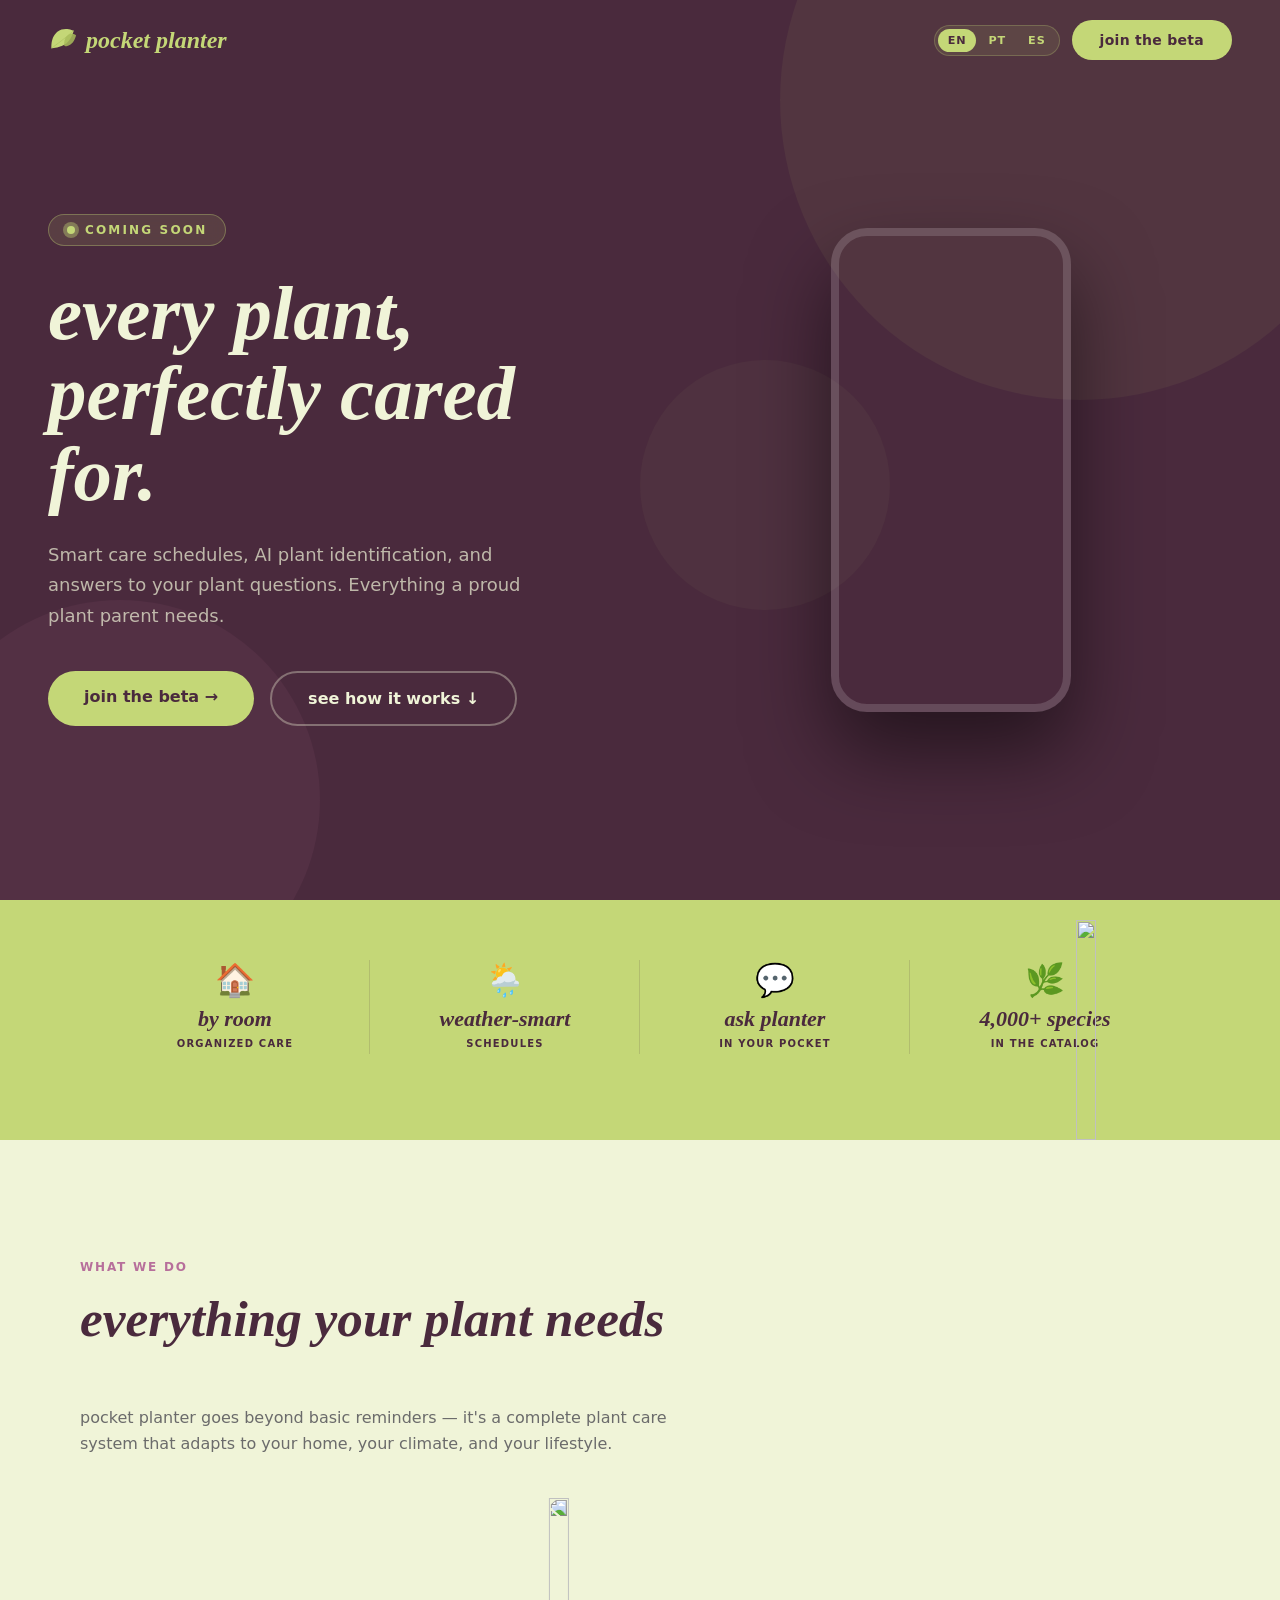
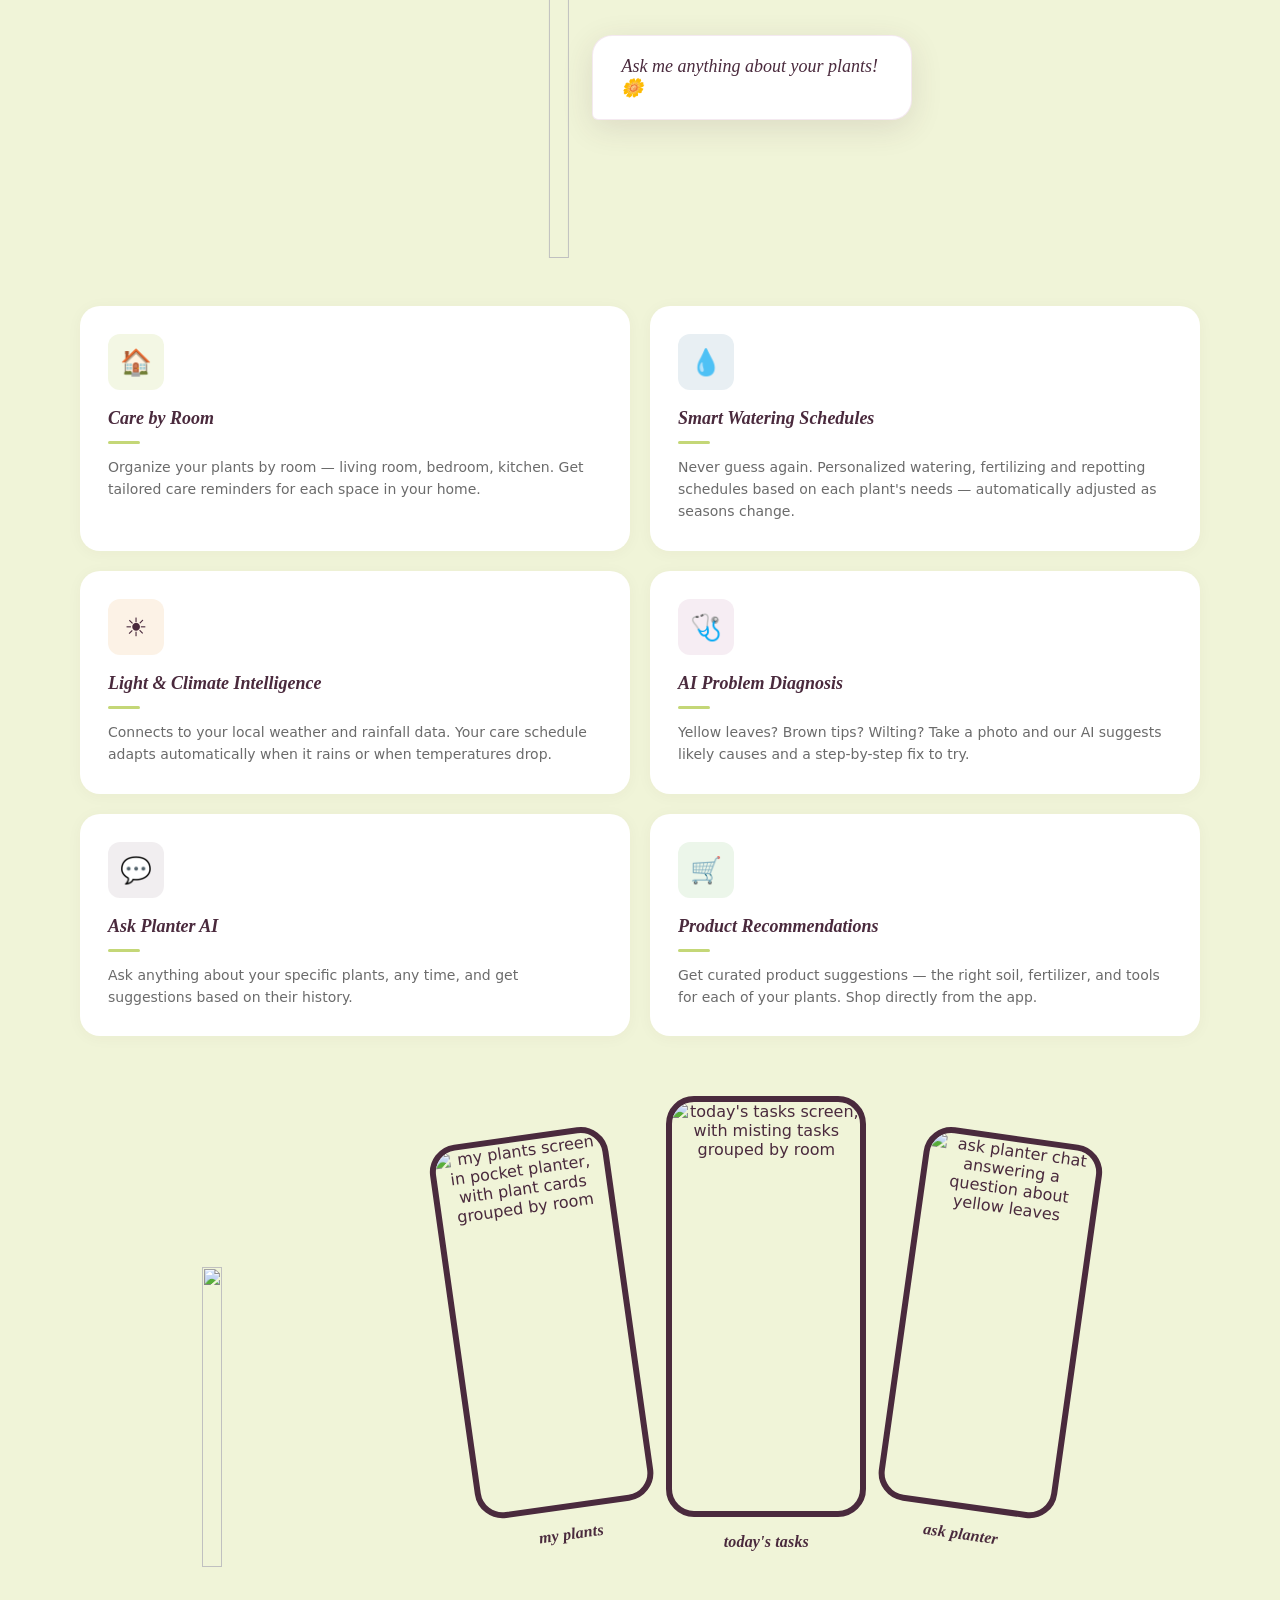
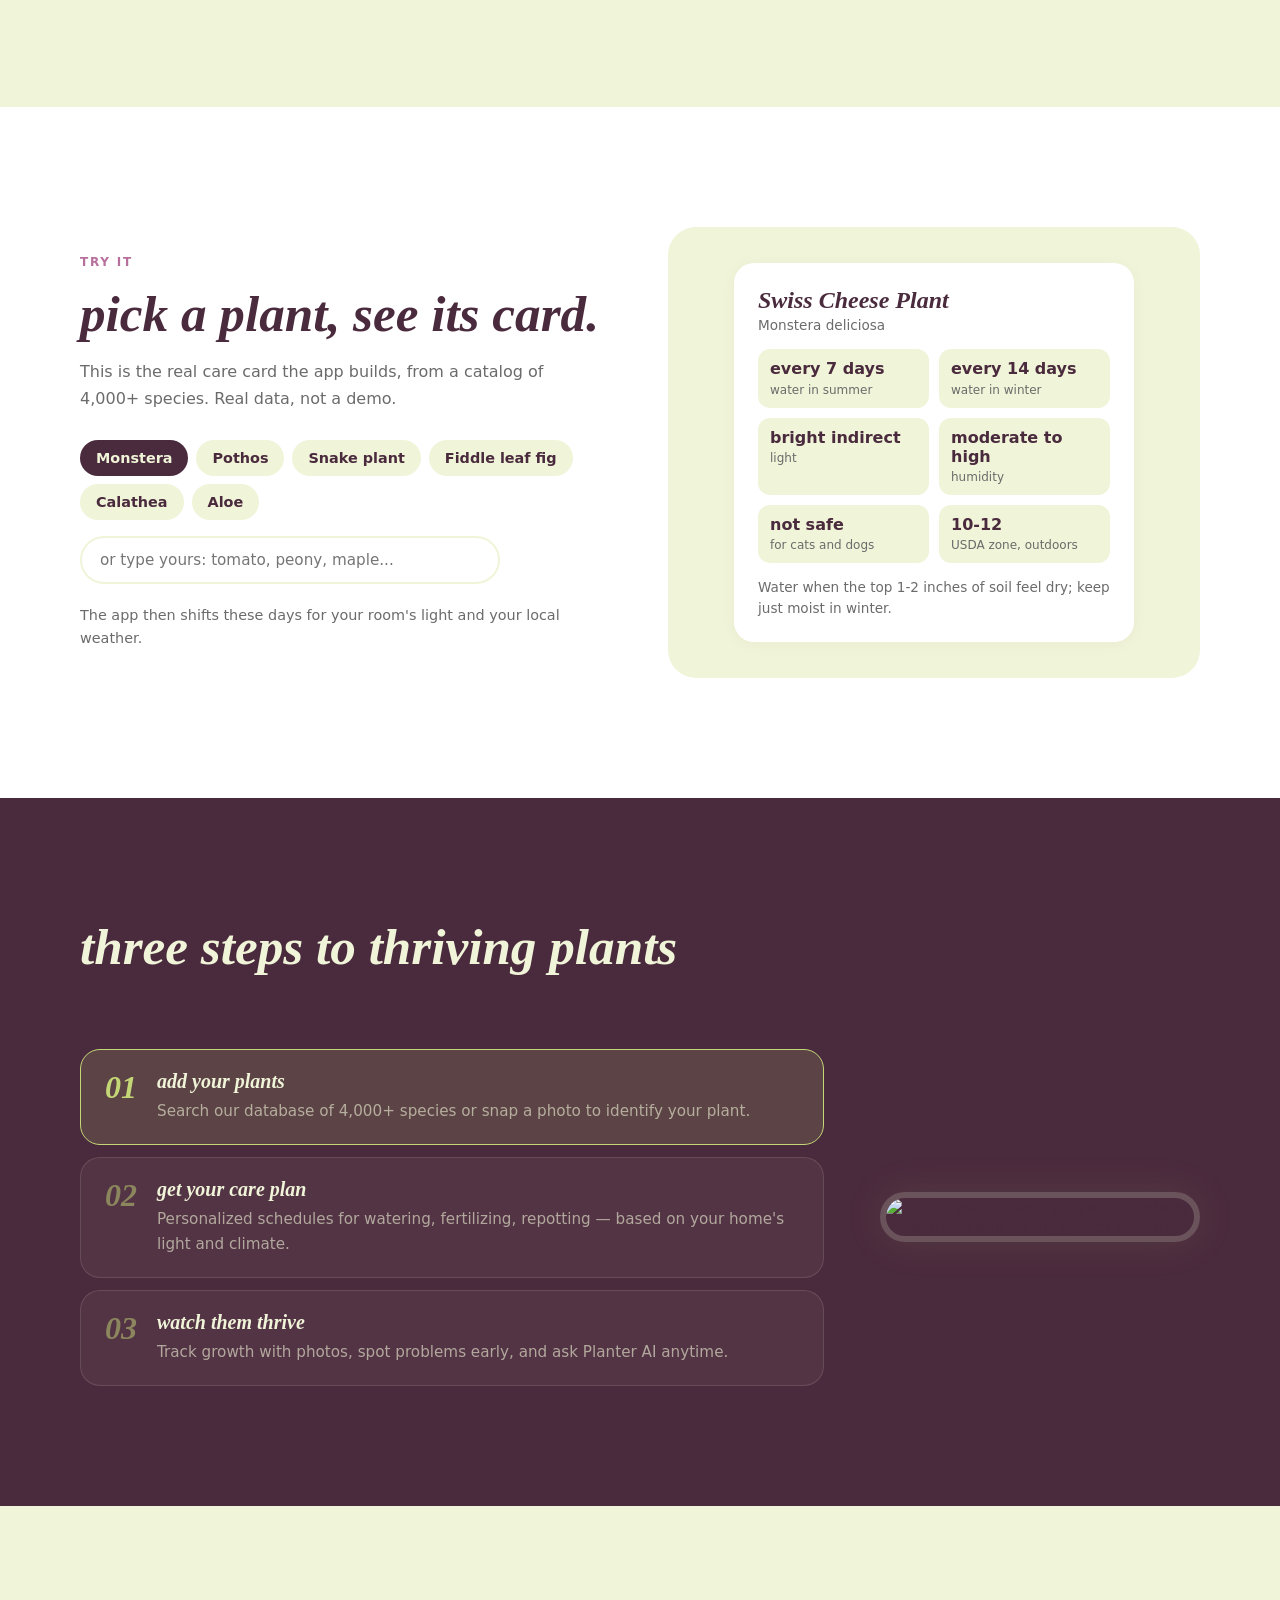
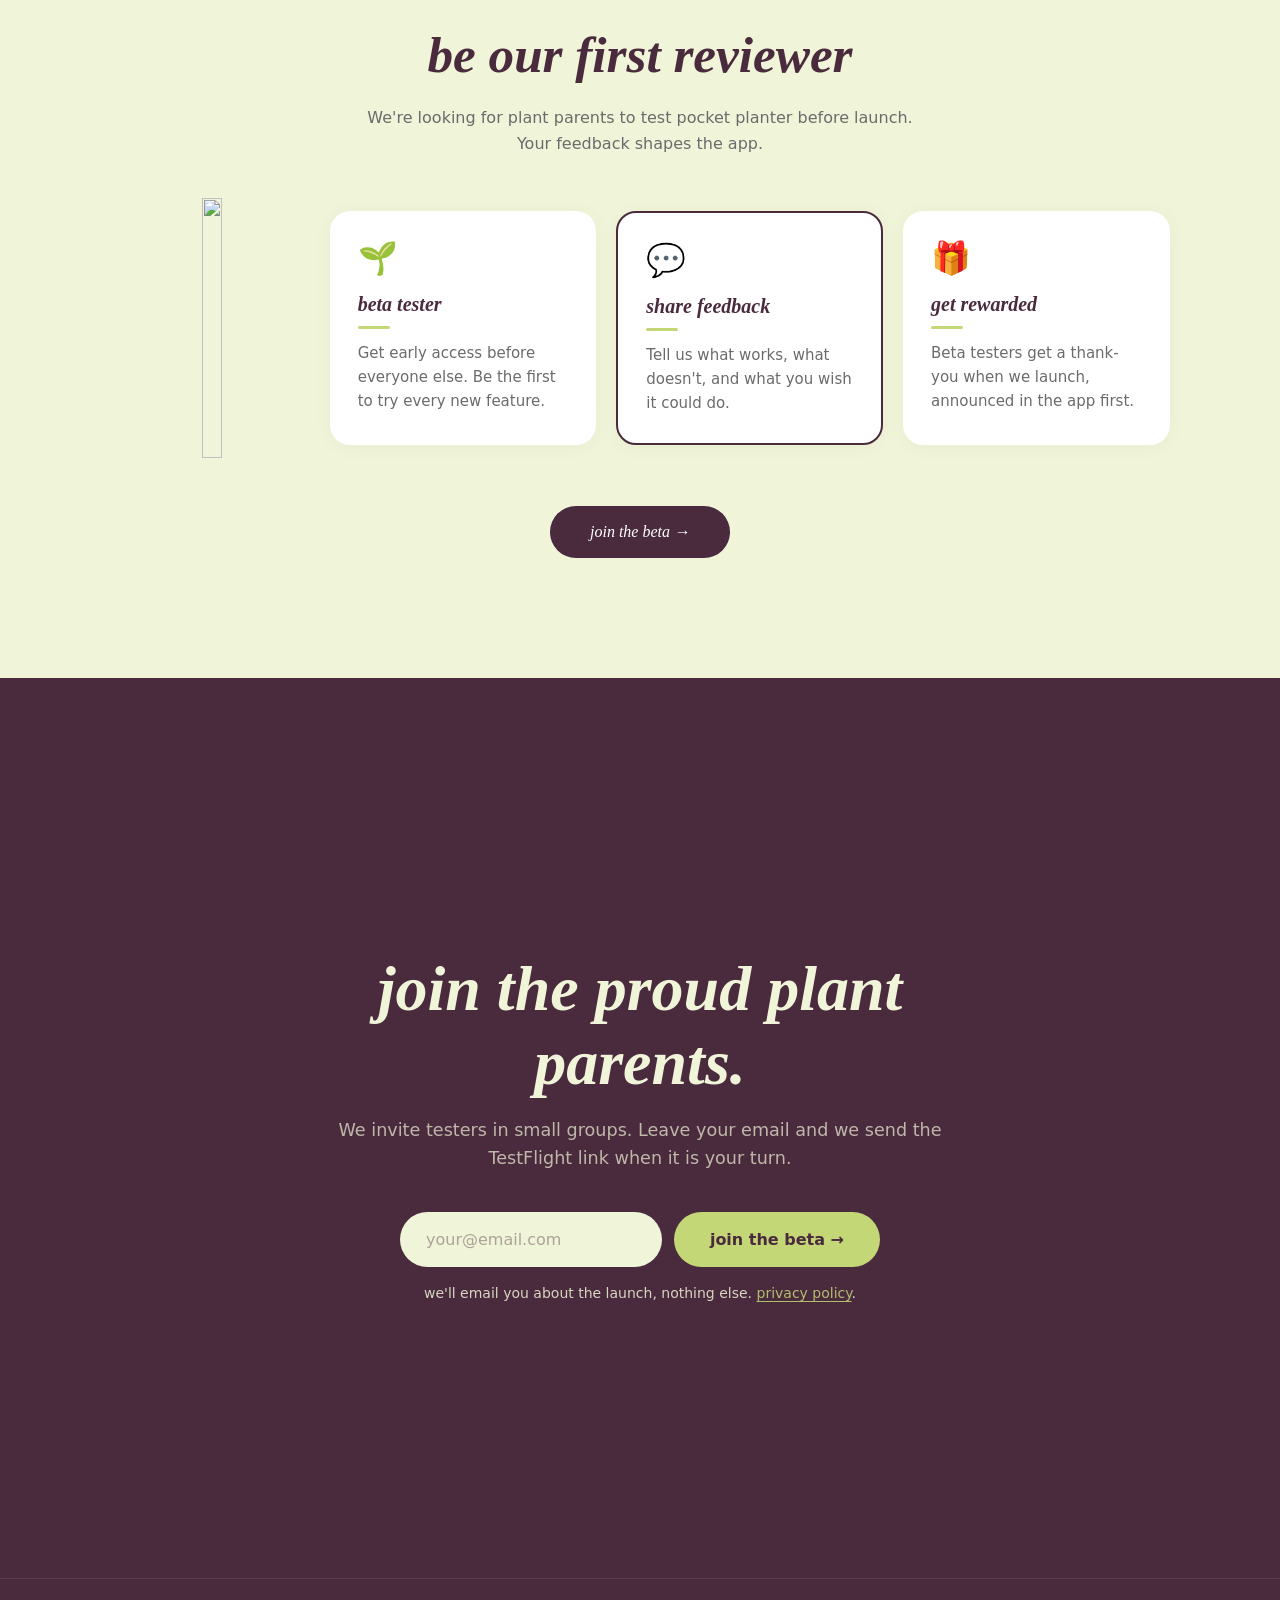
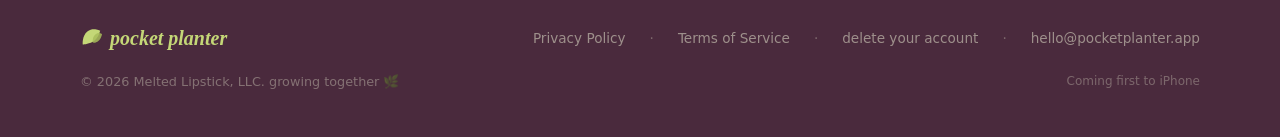
==== index.html @ 59301069 "Name Melted Lipstick, LLC as the operator in legal pages and footer Co-Authored-By: Claude Opus 5.5 " ====
<!DOCTYPE html>
<html lang="en">
<head>
  <meta charset="UTF-8">
  <meta name="viewport" content="width=device-width, initial-scale=1.0">
  <title>pocket planter — every plant, perfectly cared for.</title>
  <meta name="description" content="plant care built around your rooms and your weather. identify, diagnose and care for every plant, with a catalog of 4,000+ species.">
  <meta name="version" content="2.4.0">
  <link rel="icon" type="image/svg+xml" href="favicon.svg">
  <link rel="canonical" href="https://pocketplanter.app/">
  <meta property="og:type" content="website">
  <meta property="og:site_name" content="pocket planter">
  <meta property="og:title" content="pocket planter: every plant, perfectly cared for.">
  <meta property="og:description" content="Identify any plant from a photo, get a care plan built around your rooms and your weather, and do today's list. iPhone, in beta.">
  <meta property="og:url" content="https://pocketplanter.app/">
  <meta property="og:image" content="https://pocketplanter.app/og.png">
  <meta property="og:image:width" content="1200">
  <meta property="og:image:height" content="630">
  <meta name="twitter:card" content="summary_large_image">
  <meta name="twitter:title" content="pocket planter: every plant, perfectly cared for.">
  <meta name="twitter:description" content="Identify any plant from a photo, get a care plan built around your rooms and your weather, and do today's list. iPhone, in beta.">
  <meta name="twitter:image" content="https://pocketplanter.app/og.png">
  <link rel="preload" href="fonts/PlayfairDisplay-italic-latin.woff2" as="font" type="font/woff2" crossorigin>
  <link rel="preload" href="fonts/DMSans-normal-latin.woff2" as="font" type="font/woff2" crossorigin>
  <style>
    @font-face { font-family: 'DM Sans'; font-style: italic; font-weight: 300 700; font-display: swap; src: url('fonts/DMSans-italic-latin-ext.woff2') format('woff2'); unicode-range: U+0100-02BA, U+02BD-02C5, U+02C7-02CC, U+02CE-02D7, U+02DD-02FF, U+0304, U+0308, U+0329, U+1D00-1DBF, U+1E00-1E9F, U+1EF2-1EFF, U+2020, U+20A0-20AB, U+20AD-20C4, U+2113, U+2C60-2C7F, U+A720-A7FF; }
    @font-face { font-family: 'DM Sans'; font-style: italic; font-weight: 300 700; font-display: swap; src: url('fonts/DMSans-italic-latin.woff2') format('woff2'); unicode-range: U+0000-00FF, U+0131, U+0152-0153, U+02BB-02BC, U+02C6, U+02DA, U+02DC, U+0304, U+0308, U+0329, U+2000-206F, U+20AC, U+2122, U+2191, U+2193, U+2212, U+2215, U+FEFF, U+FFFD; }
    @font-face { font-family: 'DM Sans'; font-style: normal; font-weight: 300 700; font-display: swap; src: url('fonts/DMSans-normal-latin-ext.woff2') format('woff2'); unicode-range: U+0100-02BA, U+02BD-02C5, U+02C7-02CC, U+02CE-02D7, U+02DD-02FF, U+0304, U+0308, U+0329, U+1D00-1DBF, U+1E00-1E9F, U+1EF2-1EFF, U+2020, U+20A0-20AB, U+20AD-20C4, U+2113, U+2C60-2C7F, U+A720-A7FF; }
    @font-face { font-family: 'DM Sans'; font-style: normal; font-weight: 300 700; font-display: swap; src: url('fonts/DMSans-normal-latin.woff2') format('woff2'); unicode-range: U+0000-00FF, U+0131, U+0152-0153, U+02BB-02BC, U+02C6, U+02DA, U+02DC, U+0304, U+0308, U+0329, U+2000-206F, U+20AC, U+2122, U+2191, U+2193, U+2212, U+2215, U+FEFF, U+FFFD; }
    @font-face { font-family: 'Playfair Display'; font-style: italic; font-weight: 400 900; font-display: swap; src: url('fonts/PlayfairDisplay-italic-latin-ext.woff2') format('woff2'); unicode-range: U+0100-02BA, U+02BD-02C5, U+02C7-02CC, U+02CE-02D7, U+02DD-02FF, U+0304, U+0308, U+0329, U+1D00-1DBF, U+1E00-1E9F, U+1EF2-1EFF, U+2020, U+20A0-20AB, U+20AD-20C4, U+2113, U+2C60-2C7F, U+A720-A7FF; }
    @font-face { font-family: 'Playfair Display'; font-style: italic; font-weight: 400 900; font-display: swap; src: url('fonts/PlayfairDisplay-italic-latin.woff2') format('woff2'); unicode-range: U+0000-00FF, U+0131, U+0152-0153, U+02BB-02BC, U+02C6, U+02DA, U+02DC, U+0304, U+0308, U+0329, U+2000-206F, U+20AC, U+2122, U+2191, U+2193, U+2212, U+2215, U+FEFF, U+FFFD; }
    @font-face { font-family: 'Playfair Display'; font-style: normal; font-weight: 400 900; font-display: swap; src: url('fonts/PlayfairDisplay-normal-latin-ext.woff2') format('woff2'); unicode-range: U+0100-02BA, U+02BD-02C5, U+02C7-02CC, U+02CE-02D7, U+02DD-02FF, U+0304, U+0308, U+0329, U+1D00-1DBF, U+1E00-1E9F, U+1EF2-1EFF, U+2020, U+20A0-20AB, U+20AD-20C4, U+2113, U+2C60-2C7F, U+A720-A7FF; }
    @font-face { font-family: 'Playfair Display'; font-style: normal; font-weight: 400 900; font-display: swap; src: url('fonts/PlayfairDisplay-normal-latin.woff2') format('woff2'); unicode-range: U+0000-00FF, U+0131, U+0152-0153, U+02BB-02BC, U+02C6, U+02DA, U+02DC, U+0304, U+0308, U+0329, U+2000-206F, U+20AC, U+2122, U+2191, U+2193, U+2212, U+2215, U+FEFF, U+FFFD; }
  </style>
  <style>
    *, *::before, *::after { margin: 0; padding: 0; box-sizing: border-box; }
    img { max-width: 100%; height: auto; }

    :root {
      --lime: #c4d777;
      --plum: #4a2a3d;
      --plum-accent: #b76f9b;
      --light-plum: #d498b8;
      --cream: #f0f4d8;
      --white: #ffffff;
      --font-heading: 'Playfair Display', Georgia, serif;
      --font-body: 'DM Sans', system-ui, sans-serif;
    }

    html { scroll-behavior: smooth; }

    body {
      font-family: var(--font-body);
      color: var(--plum);
      overflow-x: hidden;
      -webkit-font-smoothing: antialiased;
    }

    /* ---- REVEAL ANIMATIONS ---- */
    .reveal {
      opacity: 0;
      transform: translateY(40px);
      transition: opacity 0.8s cubic-bezier(.16,1,.3,1), transform 0.8s cubic-bezier(.16,1,.3,1);
    }
    .reveal.visible {
      opacity: 1;
      transform: translateY(0);
    }
    .reveal-scale {
      opacity: 0;
      transform: scale(0.92);
      transition: opacity 0.8s cubic-bezier(.16,1,.3,1), transform 0.8s cubic-bezier(.16,1,.3,1);
    }
    .reveal-scale.visible {
      opacity: 1;
      transform: scale(1);
    }
    .reveal-left {
      opacity: 0;
      transform: translateX(-60px);
      transition: opacity 0.8s cubic-bezier(.16,1,.3,1), transform 0.8s cubic-bezier(.16,1,.3,1);
    }
    .reveal-left.visible {
      opacity: 1;
      transform: translateX(0);
    }
    .reveal-right {
      opacity: 0;
      transform: translateX(60px);
      transition: opacity 0.8s cubic-bezier(.16,1,.3,1), transform 0.8s cubic-bezier(.16,1,.3,1);
    }
    .reveal-right.visible {
      opacity: 1;
      transform: translateX(0);
    }

    /* ---- FOCUS, SKIP LINK, REDUCED MOTION ---- */
    :focus-visible { outline: 3px solid var(--plum-accent); outline-offset: 3px; }
    .skip-link { position: absolute; left: 16px; top: -60px; z-index: 2000; background: var(--lime); color: var(--plum); padding: 10px 18px; border-radius: 100px; font-weight: 600; text-decoration: none; transition: top 0.2s; }
    .skip-link:focus { top: 16px; }
    @media (prefers-reduced-motion: reduce) {
      .reveal, .reveal-scale, .reveal-left, .reveal-right { opacity: 1 !important; transform: none !important; transition: none !important; }
      .float-anim, .hero-circle { animation: none !important; }
      html { scroll-behavior: auto; }
    }

    /* ---- NAV ---- */
    .nav {
      position: fixed;
      top: 0;
      left: 0;
      right: 0;
      z-index: 1000;
      padding: 20px 48px;
      display: flex;
      align-items: center;
      justify-content: space-between;
      transition: background 0.4s, box-shadow 0.4s, padding 0.4s;
    }
    .nav.scrolled {
      background: var(--cream);
      box-shadow: 0 2px 24px rgba(74,42,61,0.10);
      padding: 14px 48px;
    }
    .nav-logo {
      font-family: var(--font-heading);
      font-style: italic;
      font-weight: 600;
      font-size: 1.5rem;
      color: var(--lime);
      text-decoration: none;
      transition: color 0.4s;
      display: inline-flex;
      align-items: center;
      gap: 10px;
    }
    .nav-logo-leaf {
      width: 28px;
      height: 28px;
      flex-shrink: 0;
    }
    .nav-logo-leaf .leaf-primary { fill: var(--lime); transition: fill 0.4s; }
    .nav-logo-leaf .leaf-secondary { fill: #a8bc5a; opacity: 0.85; transition: fill 0.4s; }
    .nav-logo-leaf .leaf-vein { stroke: #a8bc5a; opacity: 0.6; transition: stroke 0.4s; }
    .nav-logo-leaf { transition: transform 0.4s cubic-bezier(.16,1,.3,1); transform-origin: 20% 80%; }
    .nav-logo:hover .nav-logo-leaf { transform: rotate(-10deg); }
    .nav.scrolled .nav-logo { color: var(--plum); }
    .nav.scrolled .nav-logo-leaf .leaf-primary { fill: #7a8f3e; }
    .nav.scrolled .nav-logo-leaf .leaf-secondary { fill: #5e6f30; }
    .nav.scrolled .nav-logo-leaf .leaf-vein { stroke: #5e6f30; }
    .nav-cta {
      font-family: var(--font-body);
      font-weight: 600;
      font-size: 0.875rem;
      padding: 12px 28px;
      border-radius: 100px;
      background: var(--lime);
      color: var(--plum);
      text-decoration: none;
      border: none;
      cursor: pointer;
      transition: transform 0.3s, box-shadow 0.3s;
      letter-spacing: 0.02em;
    }
    .nav-cta:hover {
      transform: translateY(-2px);
      box-shadow: 0 6px 20px rgba(196,215,119,0.4);
    }
    .lang-switcher {
      display: inline-flex;
      align-items: center;
      gap: 2px;
      margin-right: 12px;
      background: rgba(196,215,119,0.1);
      border: 1px solid rgba(196,215,119,0.25);
      border-radius: 100px;
      padding: 3px;
    }
    .nav.scrolled .lang-switcher {
      background: rgba(74,42,61,0.06);
      border-color: rgba(74,42,61,0.15);
    }
    .lang-btn {
      font-family: var(--font-body);
      font-size: 0.7rem;
      font-weight: 600;
      letter-spacing: 0.08em;
      text-transform: uppercase;
      padding: 5px 10px;
      border-radius: 100px;
      background: transparent;
      color: var(--lime);
      border: none;
      cursor: pointer;
      transition: background 0.3s, color 0.3s;
    }
    .lang-btn:hover:not(.active) { background: rgba(196,215,119,0.25); }
    .nav.scrolled .lang-btn { color: var(--plum); opacity: 0.6; }
    .nav.scrolled .lang-btn:hover:not(.active) { background: rgba(74,42,61,0.12); opacity: 1; }
    .lang-btn.active {
      background: var(--lime);
      color: var(--plum);
    }
    .nav.scrolled .lang-btn.active {
      background: var(--plum);
      color: var(--cream);
      opacity: 1;
    }
    .nav-right {
      display: flex;
      align-items: center;
    }
    .hamburger {
      display: none;
      flex-direction: column;
      gap: 5px;
      cursor: pointer;
      background: none;
      border: none;
      padding: 4px;
    }
    .hamburger span {
      display: block;
      width: 24px;
      height: 2px;
      background: var(--lime);
      border-radius: 2px;
      transition: background 0.4s, transform 0.3s;
    }
    .nav.scrolled .hamburger span { background: var(--plum); }
    .mobile-menu {
      display: none;
      position: fixed;
      top: 0; left: 0; right: 0; bottom: 0;
      background: var(--plum);
      z-index: 999;
      flex-direction: column;
      align-items: center;
      justify-content: center;
      gap: 32px;
    }
    .mobile-menu.open { display: flex; }
    .mobile-menu a {
      font-family: var(--font-heading);
      font-style: italic;
      font-size: 2rem;
      color: var(--cream);
      text-decoration: none;
    }
    .mobile-menu .close-btn {
      position: absolute;
      top: 24px; right: 32px;
      font-size: 2rem;
      color: var(--cream);
      background: none;
      border: none;
      cursor: pointer;
    }

    /* ---- HERO ---- */
    .hero {
      min-height: 100vh;
      background: var(--plum);
      position: relative;
      display: flex;
      align-items: center;
      padding: 120px 48px 80px;
      overflow: hidden;
    }
    .hero-circle {
      position: absolute;
      border-radius: 50%;
      pointer-events: none;
    }
    .hero-circle-1 {
      width: 600px; height: 600px;
      background: var(--lime);
      opacity: 0.06;
      top: -200px; right: -100px;
    }
    .hero-circle-2 {
      width: 400px; height: 400px;
      background: var(--plum-accent);
      opacity: 0.08;
      bottom: -100px; left: -80px;
    }
    .hero-circle-3 {
      width: 250px; height: 250px;
      background: var(--lime);
      opacity: 0.04;
      top: 40%; left: 50%;
    }
    .hero-inner {
      max-width: 1280px;
      margin: 0 auto;
      width: 100%;
      display: grid;
      grid-template-columns: 1fr 1fr;
      gap: 60px;
      align-items: center;
      position: relative;
      z-index: 1;
    }
    .hero-content { max-width: 600px; }
    .coming-soon-badge {
      display: inline-flex;
      align-items: center;
      gap: 10px;
      background: rgba(196,215,119,0.12);
      border: 1px solid rgba(196,215,119,0.35);
      color: var(--lime);
      font-family: var(--font-body);
      font-size: 0.75rem;
      font-weight: 600;
      text-transform: uppercase;
      letter-spacing: 0.18em;
      padding: 8px 18px;
      border-radius: 100px;
      margin-bottom: 28px;
      backdrop-filter: blur(6px);
    }
    .coming-soon-badge .pulse-dot {
      width: 8px;
      height: 8px;
      border-radius: 50%;
      background: var(--lime);
      position: relative;
      flex-shrink: 0;
    }
    .coming-soon-badge .pulse-dot::after {
      content: '';
      position: absolute;
      inset: -4px;
      border-radius: 50%;
      background: var(--lime);
      opacity: 0.4;
      animation: pulseRing 2s ease-out infinite;
    }
    @keyframes pulseRing {
      0% { transform: scale(0.8); opacity: 0.5; }
      100% { transform: scale(2); opacity: 0; }
    }
    .hero-headline {
      font-family: var(--font-heading);
      font-weight: 700;
      font-style: italic;
      font-size: clamp(3.5rem, 6vw, 6rem);
      color: var(--cream);
      line-height: 1.05;
      margin-bottom: 24px;
    }
    .hero-sub {
      font-family: var(--font-body);
      font-size: 1.125rem;
      color: var(--cream);
      opacity: 0.7;
      line-height: 1.7;
      max-width: 520px;
      margin-bottom: 40px;
    }
    .hero-buttons { display: flex; gap: 16px; flex-wrap: wrap; }
    .btn-primary {
      font-family: var(--font-body);
      font-weight: 600;
      font-size: 1rem;
      padding: 16px 36px;
      border-radius: 100px;
      background: var(--lime);
      color: var(--plum);
      text-decoration: none;
      border: none;
      cursor: pointer;
      transition: transform 0.3s, box-shadow 0.3s;
      display: inline-block;
    }
    .btn-primary:hover {
      transform: translateY(-2px);
      box-shadow: 0 8px 28px rgba(196,215,119,0.35);
    }
    .btn-outline {
      font-family: var(--font-body);
      font-weight: 600;
      font-size: 1rem;
      padding: 16px 36px;
      border-radius: 100px;
      background: transparent;
      color: var(--cream);
      border: 2px solid rgba(240,244,216,0.35);
      text-decoration: none;
      cursor: pointer;
      transition: border-color 0.3s, transform 0.3s;
      display: inline-block;
    }
    .btn-outline:hover {
      border-color: var(--cream);
      transform: translateY(-2px);
    }
    /* ---- HERO RIGHT (phone only) ---- */
    .hero-right {
      display: flex;
      align-items: center;
      justify-content: center;
    }
    .hero-phone {
      display: block;
      width: 240px;
      height: auto;
      aspect-ratio: 588 / 1188;
      object-fit: cover;
      border-radius: 36px;
      border: 8px solid rgba(255,255,255,0.15);
      box-shadow: 0 40px 80px rgba(0,0,0,0.5);
    }

    /* ---- MASCOT FLOAT (flipped, preserves scaleX(-1)) ---- */
    @keyframes mascotFloatFlipped {
      0%, 100% { transform: scaleX(-1) translateY(0px); }
      50% { transform: scaleX(-1) translateY(-12px); }
    }

    /* ---- STATS MASCOT (lime bg) ---- */
    .stats { position: relative; min-height: 240px; }
    .mascot-stats {
      position: absolute;
      right: 40px;
      bottom: 0;
      height: 220px;
      width: auto;
      z-index: 2;
      pointer-events: none;
      animation: mascotFloatPlain 5s ease-in-out infinite;
    }

    /* ---- FEATURES MASCOT + SPEECH (cream bg) ---- */
    .mascot-features-row {
      display: flex;
      align-items: center;
      justify-content: center;
      gap: 24px;
      margin-bottom: 48px;
    }
    .mascot-features-bubble { margin-left: 0; }
    .mascot-features {
      height: 360px;
      width: auto;
      pointer-events: none;
      transform: scaleX(-1);
      animation: mascotFloatFlipped 5s ease-in-out infinite;
    }
    .mascot-features-bubble {
      background: var(--white);
      color: var(--plum);
      font-family: var(--font-heading);
      font-style: italic;
      font-size: 18px;
      padding: 20px 28px;
      border-radius: 20px 20px 20px 6px;
      box-shadow: 0 8px 32px rgba(74,42,61,0.12);
      border: 1px solid rgba(183,111,155,0.15);
      max-width: 320px;
    }

    /* ---- PHONE SHOWCASE (features) ---- */
    .phone-showcase {
      display: flex;
      align-items: center;
      justify-content: center;
      gap: 32px;
      margin-top: 56px;
      padding: 20px 0;
      position: relative;
    }
    .phone-showcase-item {
      text-align: center;
    }
    .phone-showcase-item img {
      width: 180px;
      border-radius: 28px;
      border: 6px solid var(--plum);
      display: block;
      margin: 0 auto;
    }
    .phone-showcase-item.center { transform: translateY(-16px); }
    .phone-showcase-item.center img { width: 200px; }
    .phone-showcase-item.left { transform: rotate(-8deg); }
    .phone-showcase-item.right { transform: rotate(8deg); }
    .phone-showcase-label {
      font-family: var(--font-heading);
      font-style: italic;
      font-weight: 600;
      font-size: 1rem;
      color: var(--plum);
      margin-top: 16px;
      letter-spacing: 0.01em;
    }
    @keyframes mascotFloatPlain {
      0%, 100% { transform: translateY(0px); }
      50% { transform: translateY(-12px); }
    }
    .mascot-showcase {
      height: 300px;
      width: auto;
      pointer-events: none;
      align-self: flex-end;
      flex-shrink: 0;
    }

    /* ---- PHONE FLOATING ANIMATION ---- */
    @keyframes phoneFloat {
      0%, 100% { transform: translateY(0); }
      50% { transform: translateY(-12px); }
    }
    .float-anim {
      animation: phoneFloat 4s ease-in-out infinite;
    }

    /* ---- STATS BAR ---- */
    .stats {
      background: var(--lime);
      padding: 48px;
    }
    .stats-inner {
      max-width: 1080px;
      margin: 0 auto;
      display: grid;
      grid-template-columns: repeat(4, 1fr);
      gap: 0;
    }
    .stat {
      text-align: center;
      padding: 16px 24px;
      position: relative;
    }
    .stat:not(:last-child)::after {
      content: '';
      position: absolute;
      right: 0; top: 10%; height: 80%;
      width: 1px;
      background: var(--plum);
      opacity: 0.15;
    }
    .stat-emoji {
      font-size: 2rem;
      line-height: 1;
      margin-bottom: 10px;
      display: block;
    }
    .stat-title {
      font-family: var(--font-heading);
      font-weight: 700;
      font-style: italic;
      font-size: 1.375rem;
      color: var(--plum);
      line-height: 1.2;
    }
    .stat-label {
      font-family: var(--font-body);
      font-size: 0.625rem;
      font-weight: 500;
      text-transform: uppercase;
      letter-spacing: 0.12em;
      color: var(--plum);
      font-weight: 600;
      margin-top: 6px;
    }

    /* ---- FEATURES ---- */
    .features {
      background: var(--cream);
      padding: 120px 48px;
    }
    .features-inner {
      max-width: 1120px;
      margin: 0 auto;
    }
    .section-label {
      font-family: var(--font-body);
      font-size: 0.75rem;
      font-weight: 600;
      text-transform: uppercase;
      letter-spacing: 0.15em;
      color: var(--plum-accent);
      margin-bottom: 16px;
    }
    .section-title {
      font-family: var(--font-heading);
      font-weight: 700;
      font-style: italic;
      font-size: clamp(2rem, 4vw, 3.25rem);
      color: var(--plum);
      margin-bottom: 56px;
      line-height: 1.15;
    }
    .features-subtitle {
      font-family: var(--font-body);
      font-size: 1rem;
      color: #6b6b6b;
      max-width: 600px;
      line-height: 1.65;
      margin-bottom: 40px;
    }
    .features-grid {
      display: grid;
      grid-template-columns: 1fr 1fr;
      gap: 20px;
    }
    .feature-card {
      background: var(--white);
      border-radius: 20px;
      padding: 28px;
      box-shadow: 0 2px 16px rgba(74,42,61,0.04);
      transition: transform 0.4s cubic-bezier(.16,1,.3,1), box-shadow 0.4s;
    }
    .feature-card:hover {
      transform: translateY(-4px);
      box-shadow: 0 12px 40px rgba(74,42,61,0.08);
    }
    .feature-icon {
      width: 56px;
      height: 56px;
      border-radius: 12px;
      display: flex;
      align-items: center;
      justify-content: center;
      font-size: 1.6rem;
      margin-bottom: 18px;
    }
    .feature-name {
      font-family: var(--font-heading);
      font-weight: 700;
      font-style: italic;
      font-size: 1.125rem;
      color: var(--plum);
      margin-bottom: 12px;
    }
    .feature-name::after {
      content: '';
      display: block;
      width: 32px;
      height: 3px;
      background: var(--lime);
      border-radius: 2px;
      margin-top: 12px;
    }
    .feature-desc {
      font-size: 0.875rem;
      line-height: 1.6;
      color: #6b6b6b;
    }

    /* ---- HOW IT WORKS ---- */
    .how {
      background: var(--plum);
      padding: 120px 48px;
    }
    .how-inner {
      max-width: 1120px;
      margin: 0 auto;
    }
    .how .section-title { color: var(--cream); margin-bottom: 72px; }
    .steps {
      display: grid;
      grid-template-columns: 1fr auto 1fr auto 1fr;
      gap: 20px;
      align-items: start;
    }
    .step { text-align: left; }
    .step-number {
      font-family: var(--font-heading);
      font-weight: 800;
      font-style: italic;
      font-size: clamp(3rem, 5vw, 5rem);
      color: var(--lime);
      opacity: 0.35;
      line-height: 1;
      margin-bottom: 20px;
      transition: opacity 0.6s;
    }
    .step.visible .step-number { opacity: 1; }
    .step-title {
      font-family: var(--font-heading);
      font-weight: 700;
      font-style: italic;
      font-size: 1.5rem;
      color: var(--cream);
      margin-bottom: 12px;
    }
    .step-desc {
      font-size: 0.95rem;
      color: var(--cream);
      opacity: 0.6;
      line-height: 1.65;
    }
    .step-phone {
      margin-top: 40px;
      text-align: center;
    }
    .step-phone img {
      width: 200px;
      border-radius: 28px;
      border: 6px solid rgba(240,244,216,0.2);
      box-shadow: 0 0 40px rgba(196,215,119,0.1);
    }


    /* ---- CARE CARD (live) ---- */
    .sr-only { position: absolute; width: 1px; height: 1px; overflow: hidden; clip: rect(0 0 0 0); }
    .care { background: var(--white); padding: 120px 48px; }
    .care-inner { max-width: 1120px; margin: 0 auto; display: grid; grid-template-columns: 1fr 1fr; gap: 56px; align-items: center; }
    .care .section-title { margin-bottom: 16px; }
    .care-sub { font-size: 1rem; color: #6b6b6b; line-height: 1.65; max-width: 480px; margin-bottom: 28px; }
    .care-chips { display: flex; flex-wrap: wrap; gap: 8px; margin-bottom: 16px; }
    .care-chips button { border: 0; background: var(--cream); color: var(--plum); border-radius: 999px; padding: 10px 16px; font-family: var(--font-body); font-weight: 600; font-size: 0.9rem; cursor: pointer; transition: background 0.3s, color 0.3s; }
    .care-chips button { transition: background 0.3s, color 0.3s, transform 0.3s cubic-bezier(.16,1,.3,1); }
    .care-chips button:hover { background: var(--plum); color: var(--cream); transform: translateY(-2px); }
    .care-chips button.active { background: var(--plum); color: var(--cream); }
    .care-search { width: 100%; max-width: 420px; border: 2px solid var(--cream); border-radius: 999px; padding: 13px 18px; font-family: var(--font-body); font-weight: 500; font-size: 0.95rem; color: var(--plum); background: var(--white); outline: none; }
    .care-search:focus { border-color: var(--lime); }
    .care-miss { font-size: 0.85rem; color: #6b6b6b; margin-top: 10px; }
    .care-fact { font-size: 0.9rem; color: #6b6b6b; margin-top: 20px; line-height: 1.6; }
    .care-panel { background: var(--cream); border-radius: 28px; padding: 36px; display: grid; place-items: center; }
    .care-card { background: var(--white); border-radius: 20px; padding: 24px; width: 100%; max-width: 400px; box-shadow: 0 2px 16px rgba(74,42,61,0.04); transition: opacity 0.3s; }
    .care-card.fade { opacity: 0; }
    .cc-name { font-family: var(--font-heading); font-style: italic; font-weight: 700; font-size: 1.5rem; color: var(--plum); line-height: 1.1; }
    .cc-sci { font-size: 0.85rem; color: #6b6b6b; margin: 4px 0 16px; }
    .cc-grid { display: grid; grid-template-columns: 1fr 1fr; gap: 10px; }
    .cc-grid div { background: var(--cream); border-radius: 12px; padding: 10px 12px; }
    .cc-grid b { display: block; color: var(--plum); font-size: 1rem; line-height: 1.2; }
    .cc-grid span { font-size: 0.75rem; color: #6b6b6b; }
    .cc-rule { margin-top: 14px; font-size: 0.85rem; line-height: 1.5; color: #6b6b6b; }

    /* ---- HOW IT WORKS: stage switcher ---- */
    .how-split { display: grid; grid-template-columns: 1fr 320px; gap: 56px; align-items: center; }
    .stage-list { display: grid; gap: 12px; }
    .stage-btn { display: grid; grid-template-columns: auto 1fr; gap: 20px; align-items: start; text-align: left; background: rgba(240,244,216,0.05); border: 1px solid rgba(240,244,216,0.12); border-radius: 20px; padding: 20px 24px; color: var(--cream); cursor: pointer; font-family: var(--font-body); transition: background 0.3s, border-color 0.3s; }
    .stage-btn:hover { background: rgba(240,244,216,0.09); border-color: var(--lime); }
    .stage-btn .step-number { transition: transform 0.4s cubic-bezier(.16,1,.3,1), opacity 0.3s; }
    .stage-btn:hover .step-number { transform: translateX(4px); opacity: 1; }
    .stage-btn.active { background: rgba(196,215,119,0.14); border-color: var(--lime); }
    .stage-btn .step-number { font-size: 2rem; margin: 0; opacity: 0.5; line-height: 1.1; }
    .stage-btn.active .step-number { opacity: 1; }
    .stage-btn .step-title { display: block; font-size: 1.25rem; margin-bottom: 6px; }
    .stage-btn .step-desc { display: block; }
    .stage-phone { text-align: center; }
    .stage-phone img { width: 280px; border-radius: 36px; border: 6px solid rgba(240,244,216,0.2); box-shadow: 0 0 40px rgba(196,215,119,0.1); transition: opacity 0.25s; }
    .stage-phone img.fade { opacity: 0; }
    @media (max-width: 768px) {
      .care { padding: 80px 24px; }
      .care-inner { grid-template-columns: 1fr; gap: 32px; }
      .care-panel { padding: 20px; }
      .how-split { grid-template-columns: 1fr; gap: 32px; }
      .stage-phone { order: -1; }
      .stage-phone img { width: 220px; }
      .stage-btn { padding: 16px 18px; gap: 14px; }
      .stage-btn .step-number { font-size: 1.5rem; }
      .stage-btn .step-title { font-size: 1.1rem; }
    }

    /* ---- BETA TESTERS ---- */
    .beta {
      background: var(--cream);
      padding: 120px 48px;
    }
    .beta-inner {
      max-width: 1280px;
      margin: 0 auto;
      text-align: center;
    }
    .beta .section-title { text-align: center; margin-bottom: 20px; }
    .beta-subtitle {
      font-family: var(--font-body);
      font-size: 1rem;
      color: #6b6b6b;
      max-width: 560px;
      margin: 0 auto 40px;
      line-height: 1.65;
    }
    .beta-row {
      display: flex;
      align-items: center;
      justify-content: center;
      gap: 0;
      margin-bottom: 48px;
    }
    .mascot-beta {
      height: 260px;
      width: auto;
      flex-shrink: 0;
      align-self: flex-end;
      pointer-events: none;
      margin-right: 16px;
    }
    .beta-grid {
      display: grid;
      grid-template-columns: repeat(3, 1fr);
      gap: 20px;
      text-align: left;
      width: 840px;
      max-width: 100%;
      flex-shrink: 0;
    }
    .beta-card {
      background: var(--white);
      border-radius: 20px;
      padding: 28px;
      box-shadow: 0 2px 20px rgba(74,42,61,0.04);
      transition: transform 0.4s cubic-bezier(.16,1,.3,1), box-shadow 0.4s;
    }
    .beta-card:hover {
      transform: translateY(-4px);
      box-shadow: 0 12px 40px rgba(74,42,61,0.08);
    }
    .beta-card.highlighted {
      border: 2px solid var(--plum);
    }
    .beta-card-emoji {
      font-size: 2rem;
      display: block;
      margin-bottom: 16px;
    }
    .beta-card-title {
      font-family: var(--font-heading);
      font-weight: 700;
      font-style: italic;
      font-size: 1.25rem;
      color: var(--plum);
      margin-bottom: 12px;
    }
    .beta-card-title::after {
      content: '';
      display: block;
      width: 32px;
      height: 3px;
      background: var(--lime);
      border-radius: 2px;
      margin-top: 10px;
    }
    .beta-card-text {
      font-family: var(--font-body);
      font-size: 0.9375rem;
      line-height: 1.6;
      color: #6b6b6b;
    }
    .beta-cta {
      display: inline-flex;
      align-items: center;
      justify-content: center;
      height: 52px;
      padding: 0 40px;
      background: var(--plum);
      color: var(--white);
      font-family: var(--font-heading);
      font-style: italic;
      font-size: 1rem;
      border-radius: 26px;
      text-decoration: none;
      border: none;
      cursor: pointer;
      transition: transform 0.3s, box-shadow 0.3s;
    }
    .beta-cta:hover {
      transform: translateY(-2px);
      box-shadow: 0 10px 28px rgba(74,42,61,0.25);
    }
    .beta-spots {
      font-family: var(--font-body);
      font-size: 0.75rem;
      font-style: italic;
      color: #8a8a8a;
      margin-top: 8px;
    }

    /* ---- PRICING ---- */
    .pricing {
      background: var(--lime);
      padding: 120px 48px;
      position: relative;
      overflow: hidden;
    }
    .pricing-inner {
      max-width: 1280px;
      margin: 0 auto;
      text-align: center;
      position: relative;
      z-index: 1;
    }
    .pricing-cards-row {
      display: flex;
      align-items: center;
      justify-content: center;
      gap: 32px;
    }
    .pricing-cards-row .pricing-cards {
      width: 864px;
      max-width: 100%;
      flex-shrink: 0;
    }
    .pricing-cards-col {
      display: flex;
      flex-direction: column;
      align-items: center;
    }
    .mascot-pricing {
      height: 560px;
      width: auto;
      pointer-events: none;
      transform: scaleX(-1);
      animation: mascotFloatFlipped 5s ease-in-out infinite;
      flex-shrink: 0;
      align-self: center;
    }
    .pricing .section-title { margin-bottom: 56px; }
    .pricing-toggle {
      display: inline-flex;
      background: rgba(74,42,61,0.1);
      border-radius: 100px;
      padding: 4px;
      margin-bottom: 48px;
    }
    .pricing-toggle button {
      font-family: var(--font-body);
      font-weight: 600;
      font-size: 0.875rem;
      padding: 10px 24px;
      border: none;
      border-radius: 100px;
      cursor: pointer;
      background: transparent;
      color: var(--plum);
      transition: background 0.3s, color 0.3s;
    }
    .pricing-toggle button.active {
      background: var(--white);
      box-shadow: 0 2px 8px rgba(74,42,61,0.1);
    }
    .pricing-cards {
      display: grid;
      grid-template-columns: 1fr 1fr;
      gap: 24px;
      text-align: left;
    }
    .pricing-card {
      border-radius: 24px;
      padding: 44px 36px;
      position: relative;
    }
    .pricing-card.free { background: var(--white); }
    .pricing-card.pro {
      background: var(--plum);
      color: var(--cream);
    }
    .pricing-badge {
      position: absolute;
      top: 20px; right: 20px;
      background: var(--plum-accent);
      color: var(--white);
      font-family: var(--font-body);
      font-size: 0.7rem;
      font-weight: 700;
      text-transform: uppercase;
      letter-spacing: 0.08em;
      padding: 6px 14px;
      border-radius: 100px;
    }
    .pricing-plan {
      font-family: var(--font-body);
      font-weight: 600;
      font-size: 0.85rem;
      text-transform: uppercase;
      letter-spacing: 0.1em;
      margin-bottom: 8px;
      opacity: 0.6;
    }
    .pricing-price {
      font-family: var(--font-heading);
      font-weight: 700;
      font-style: italic;
      font-size: 2.75rem;
      margin-bottom: 4px;
    }
    .pricing-period {
      font-size: 0.85rem;
      opacity: 0.5;
      margin-bottom: 28px;
    }
    .pricing-features {
      list-style: none;
      display: flex;
      flex-direction: column;
      gap: 12px;
      margin-bottom: 32px;
    }
    .pricing-features li {
      font-size: 0.9375rem;
      display: flex;
      align-items: flex-start;
      gap: 10px;
    }
    .pricing-check {
      color: var(--plum-accent);
      font-weight: 700;
      flex-shrink: 0;
      line-height: 1.5;
    }
    .pricing-card.pro .pricing-check { color: var(--lime); }
    .pricing-save {
      display: inline-block;
      background: rgba(196,215,119,0.15);
      color: var(--lime);
      font-family: var(--font-body);
      font-weight: 700;
      font-size: 0.75rem;
      padding: 4px 10px;
      border-radius: 12px;
      margin-top: 4px;
    }
    .pricing-fine-print {
      text-align: center;
      font-family: var(--font-body);
      font-size: 0.6875rem;
      color: #8a8a8a;
      margin-top: 16px;
      width: 100%;
    }
    .pricing-card .btn-primary { width: 100%; text-align: center; }
    .pricing-card.pro .btn-primary {
      background: var(--lime);
      color: var(--plum);
    }
    .pricing-card.free .btn-primary {
      background: var(--plum);
      color: var(--cream);
    }
    .pricing-note {
      text-align: center;
      font-size: 0.8rem;
      opacity: 0.5;
      margin-top: 24px;
    }

    /* ---- WAITLIST ---- */
    .waitlist {
      background: var(--plum);
      padding: 120px 48px;
      position: relative;
      overflow: hidden;
      min-height: 100vh;
      display: flex;
      align-items: center;
      justify-content: center;
    }
    .waitlist-inner {
      max-width: 680px;
      margin: 0 auto;
      text-align: center;
      position: relative;
      z-index: 1;
    }
    .waitlist-title {
      font-family: var(--font-heading);
      font-weight: 700;
      font-style: italic;
      font-size: clamp(2.5rem, 5vw, 4rem);
      color: var(--cream);
      margin-bottom: 16px;
    }
    .waitlist-sub {
      font-size: 1.1rem;
      color: var(--cream);
      opacity: 0.7;
      margin-bottom: 40px;
      line-height: 1.6;
    }
    .waitlist-form {
      display: flex;
      gap: 12px;
      max-width: 480px;
      margin: 0 auto;
    }
    .waitlist-input {
      flex: 1;
      padding: 16px 24px;
      border: 2px solid transparent;
      border-radius: 100px;
      background: var(--cream);
      font-family: var(--font-body);
      font-size: 1rem;
      color: var(--plum);
      outline: none;
      transition: border-color 0.3s;
    }
    .waitlist-input::placeholder { color: var(--plum); opacity: 0.4; }
    .waitlist-input:focus { border-color: var(--plum-accent); }
    .waitlist-purpose { margin-top: 16px; font-size: 0.875rem; line-height: 1.5; color: var(--cream); opacity: 0.85; }
    .waitlist-purpose a { color: var(--lime); text-decoration: underline; text-underline-offset: 3px; }
    .waitlist-input:focus-visible { outline: 3px solid var(--lime); outline-offset: 2px; }
    .waitlist-form .btn-primary { white-space: nowrap; }
    .waitlist-success {
      display: none;
      font-family: var(--font-heading);
      font-style: italic;
      font-size: 1.5rem;
      color: var(--lime);
      margin-top: 24px;
    }
    .waitlist-success.show { display: block; }

    /* ---- FOOTER ---- */
    .footer {
      background: var(--plum);
      border-top: 1px solid rgba(240,244,216,0.08);
      padding: 48px;
    }
    .footer-inner {
      max-width: 1120px;
      margin: 0 auto;
      display: flex;
      align-items: center;
      justify-content: space-between;
      flex-wrap: wrap;
      gap: 24px;
    }
    .footer-logo {
      font-family: var(--font-heading);
      font-style: italic;
      font-weight: 600;
      font-size: 1.25rem;
      color: var(--lime);
      display: inline-flex;
      align-items: center;
      gap: 8px;
    }
    .footer-logo-leaf {
      width: 22px;
      height: 22px;
    }
    .footer-logo-leaf .leaf-primary { fill: var(--lime); }
    .footer-logo-leaf .leaf-secondary { fill: #a8bc5a; opacity: 0.85; }
    .footer-links {
      display: flex;
      gap: 24px;
      flex-wrap: wrap;
      align-items: center;
    }
    .footer-links a {
      font-size: 0.85rem;
      color: var(--cream);
      opacity: 0.5;
      text-decoration: none;
      transition: opacity 0.3s;
    }
    .footer-links a:hover { opacity: 1; }
    .footer-links span {
      font-size: 0.85rem;
      color: var(--cream);
      opacity: 0.3;
    }
    .footer-bottom {
      max-width: 1120px;
      margin: 24px auto 0;
      display: flex;
      justify-content: space-between;
      flex-wrap: wrap;
      gap: 12px;
    }
    .footer-copy {
      font-size: 0.8rem;
      color: var(--cream);
      opacity: 0.35;
    }
    .footer-platforms {
      font-size: 0.75rem;
      color: var(--cream);
      opacity: 0.3;
    }

    /* ---- RESPONSIVE ---- */
    @media (max-width: 960px) {
      .hero-inner {
        grid-template-columns: 1fr;
        gap: 48px;
      }
      .steps {
        grid-template-columns: 1fr;
        gap: 48px;
      }
      .step-phone { margin: 0 auto; }
      .step-phone img { width: 160px; }
      .phone-showcase { gap: 16px; }
      .phone-showcase-item img { width: 140px; }
      .phone-showcase-item.center img { width: 150px; }
      .beta-row { flex-direction: column; }
      .mascot-beta { display: none; }
      .pricing-cards-row .pricing-cards,
      .beta-row .beta-grid {
        width: 100% !important;
        grid-template-columns: 1fr;
        max-width: 480px;
      }
      .pricing-cards {
        grid-template-columns: 1fr;
        max-width: 420px;
        margin: 0 auto;
      }
      .features-grid {
        grid-template-columns: 1fr;
      }
    }

    @media (max-width: 768px) {
      .nav { padding: 16px 24px; }
      .nav.scrolled { padding: 12px 24px; }
      .nav-cta.desktop { display: none; }
      .hamburger { display: flex; }
      .hero { padding: 100px 24px 60px; }
      .stats { padding: 32px 24px; }
      .stats-inner {
        grid-template-columns: repeat(2, 1fr);
        gap: 24px;
      }
      .stat:nth-child(2)::after { display: none; }
      .stat::after { display: none; }
      .features { padding: 80px 24px; }
      .how { padding: 80px 24px; }
      .beta { padding: 80px 24px; }
      .pricing { padding: 80px 24px; }
      .waitlist { padding: 80px 24px; }
      .waitlist-form {
        flex-direction: column;
      }
      .mascot-stats,
      .mascot-features-row,
      .mascot-showcase,
      .mascot-pricing { display: none; }
      .hero-phone { width: 200px; }
      .footer { padding: 36px 24px; }
      .footer-inner { flex-direction: column; text-align: center; }
      .footer-links { justify-content: center; }
      .footer-bottom { justify-content: center; text-align: center; }
    }

    @media (max-width: 480px) {
      .nav-logo { font-size: 1.2rem; white-space: nowrap; }
      .nav .lang-switcher { display: none; }
      .mobile-menu .lang-switcher { display: inline-flex; margin: 24px 0 0; background: rgba(196,215,119,0.1); border-color: rgba(196,215,119,0.3); }
      .hero-headline { font-size: clamp(2.5rem, 10vw, 3.5rem); }
      .hero-buttons { flex-direction: column; }
      .btn-primary, .btn-outline { text-align: center; }
      .hero-phone { width: 180px; }
      .phone-showcase { flex-direction: column; gap: 24px; }
      .phone-showcase-item,
      .phone-showcase-item.left,
      .phone-showcase-item.right,
      .phone-showcase-item.center { transform: none !important; }
      .phone-showcase-item img { width: 180px !important; }
    }
  </style>
</head>
<body>

  <!-- NAV -->
  <a class="skip-link" href="#main" data-i18n="nav.skip">skip to content</a>
  <nav class="nav" id="nav">
    <a href="#" class="nav-logo">
      <svg class="nav-logo-leaf" viewBox="0 0 48 48" aria-hidden="true">
        <path class="leaf-primary" d="M6 38 C6 38 4 20 16 10 C28 0 44 8 44 8 C44 8 40 26 28 32 C16 38 6 38 6 38Z"/>
        <path class="leaf-vein" d="M6 38 C6 38 26 24 44 8" stroke-width="1.5" stroke-linecap="round" fill="none"/>
        <path class="leaf-secondary" d="M28 34 C28 34 26 22 34 16 C42 10 48 16 48 16 C48 16 46 28 38 32 C30 36 28 34 28 34Z"/>
      </svg>
      <span>pocket planter</span>
    </a>
    <div class="nav-right">
      <div class="lang-switcher" role="group" aria-label="Language">
        <button class="lang-btn active" data-lang="en" onclick="setLang('en')">EN</button>
        <button class="lang-btn" data-lang="pt" onclick="setLang('pt')">PT</button>
        <button class="lang-btn" data-lang="es" onclick="setLang('es')">ES</button>
      </div>
      <a href="#waitlist" class="nav-cta desktop" data-i18n="nav.waitlist">join the beta</a>
      <button class="hamburger" id="hamburger" aria-label="Menu">
        <span></span><span></span><span></span>
      </button>
    </div>
  </nav>

  <!-- MOBILE MENU -->
  <div class="mobile-menu" id="mobileMenu">
    <button class="close-btn" id="closeMenu" aria-label="Close">&times;</button>
    <a href="#features" onclick="closeMobileMenu()" data-i18n="nav.features">features</a>
    <a href="#how" onclick="closeMobileMenu()" data-i18n="nav.how">how it works</a>
    <a href="#waitlist" onclick="closeMobileMenu()" data-i18n="nav.waitlist">join the beta</a>
    <div class="lang-switcher" role="group" aria-label="Language">
      <button class="lang-btn active" data-lang="en" onclick="setLang('en')">EN</button>
      <button class="lang-btn" data-lang="pt" onclick="setLang('pt')">PT</button>
      <button class="lang-btn" data-lang="es" onclick="setLang('es')">ES</button>
    </div>
  </div>

  <main id="main">
  <!-- HERO -->
  <section class="hero" id="hero">
    <div class="hero-circle hero-circle-1" id="circle1"></div>
    <div class="hero-circle hero-circle-2" id="circle2"></div>
    <div class="hero-circle hero-circle-3" id="circle3"></div>
    <div class="hero-inner">
      <div class="hero-content">
        <div class="coming-soon-badge">
          <span class="pulse-dot"></span>
          <span data-i18n="hero.badge">Coming Soon</span>
        </div>
        <h1 class="hero-headline" data-i18n-html="hero.headline">every plant,<br>perfectly cared for.</h1>
        <p class="hero-sub" data-i18n="hero.sub">Smart care schedules, AI plant identification, and answers to your plant questions. Everything a proud plant parent needs.</p>
        <div class="hero-buttons">
          <a href="#waitlist" class="btn-primary" data-i18n="hero.cta1">join the beta &rarr;</a>
          <a href="#features" class="btn-outline" data-i18n="hero.cta2">see how it works &darr;</a>
        </div>
      </div>
      <div class="hero-right">
        <video class="hero-phone" src="assets/shots/map-zoom.mp4" poster="assets/shots/13-map-rings.webp" width="588" height="1188" autoplay muted loop playsinline preload="auto" aria-label="pocket planter room map: zooming into a living room photo and tapping the plant rings"></video>
      </div>
    </div>
  </section>

  <!-- STATS -->
  <section class="stats" id="statsBar">
    <div class="stats-inner">
      <div class="stat">
        <span class="stat-emoji">&#127968;</span>
        <div class="stat-title" data-i18n="stats.1.title">by room</div>
        <div class="stat-label" data-i18n="stats.1.label">ORGANIZED CARE</div>
      </div>
      <div class="stat">
        <span class="stat-emoji">&#127782;&#65039;</span>
        <div class="stat-title" data-i18n="stats.2.title">weather-smart</div>
        <div class="stat-label" data-i18n="stats.2.label">SCHEDULES</div>
      </div>
      <div class="stat">
        <span class="stat-emoji">&#128172;</span>
        <div class="stat-title" data-i18n="stats.3.title">ask planter</div>
        <div class="stat-label" data-i18n="stats.3.label">IN YOUR POCKET</div>
      </div>
      <div class="stat">
        <span class="stat-emoji">&#127807;</span>
        <div class="stat-title" data-i18n="stats.4.title">4,000+ species</div>
        <div class="stat-label" data-i18n="stats.4.label">IN THE CATALOG</div>
      </div>
    </div>
    <img src="welcoming-novo.webp" width="418" height="560" alt="" class="mascot-stats" loading="lazy">
  </section>

  <!-- FEATURES -->
  <section class="features" id="features">
    <div class="features-inner">
      <div class="section-label reveal" data-i18n="features.label">what we do</div>
      <h2 class="section-title reveal" data-i18n="features.title">everything your plant needs</h2>
      <p class="features-subtitle reveal" data-i18n="features.subtitle">pocket planter goes beyond basic reminders &mdash; it's a complete plant care system that adapts to your home, your climate, and your lifestyle.</p>
      <div class="mascot-features-row reveal">
        <img src="paraquedas-novo.webp" width="480" height="860" alt="" class="mascot-features" loading="lazy">
        <div class="mascot-features-bubble" data-i18n="features.bubble">Ask me anything about your plants! &#127804;</div>
      </div>
      <div class="features-grid">
        <div class="feature-card reveal" style="transition-delay:0.05s">
          <div class="feature-icon" style="background:rgba(196,215,119,0.2)">&#127968;</div>
          <h3 class="feature-name" data-i18n="features.c1.name">Care by Room</h3>
          <p class="feature-desc" data-i18n="features.c1.desc">Organize your plants by room &mdash; living room, bedroom, kitchen. Get tailored care reminders for each space in your home.</p>
        </div>
        <div class="feature-card reveal" style="transition-delay:0.1s">
          <div class="feature-icon" style="background:rgba(69,123,157,0.12)">&#128167;</div>
          <h3 class="feature-name" data-i18n="features.c2.name">Smart Watering Schedules</h3>
          <p class="feature-desc" data-i18n="features.c2.desc">Never guess again. Personalized watering, fertilizing and repotting schedules based on each plant's needs &mdash; automatically adjusted as seasons change.</p>
        </div>
        <div class="feature-card reveal" style="transition-delay:0.15s">
          <div class="feature-icon" style="background:rgba(230,150,50,0.12)">&#9728;&#65039;</div>
          <h3 class="feature-name" data-i18n="features.c3.name">Light &amp; Climate Intelligence</h3>
          <p class="feature-desc" data-i18n="features.c3.desc">Connects to your local weather and rainfall data. Your care schedule adapts automatically when it rains or when temperatures drop.</p>
        </div>
        <div class="feature-card reveal" style="transition-delay:0.2s">
          <div class="feature-icon" style="background:rgba(183,111,155,0.12)">&#129658;</div>
          <h3 class="feature-name" data-i18n="features.c4.name">AI Problem Diagnosis</h3>
          <p class="feature-desc" data-i18n="features.c4.desc">Yellow leaves? Brown tips? Wilting? Take a photo and our AI suggests likely causes and a step-by-step fix to try.</p>
        </div>
        <div class="feature-card reveal" style="transition-delay:0.25s">
          <div class="feature-icon" style="background:rgba(74,42,61,0.08)">&#128172;</div>
          <h3 class="feature-name" data-i18n="features.c5.name">Ask Planter AI</h3>
          <p class="feature-desc" data-i18n="features.c5.desc">Ask anything about your specific plants, any time, and get suggestions based on their history.</p>
        </div>
        <div class="feature-card reveal" style="transition-delay:0.3s">
          <div class="feature-icon" style="background:rgba(100,180,80,0.12)">&#128722;</div>
          <h3 class="feature-name" data-i18n="features.c6.name">Product Recommendations</h3>
          <p class="feature-desc" data-i18n="features.c6.desc">Get curated product suggestions &mdash; the right soil, fertilizer, and tools for each of your plants. Shop directly from the app.</p>
        </div>
      </div>
      <div class="phone-showcase reveal">
        <img src="running-novo.webp" width="412" height="560" alt="" class="mascot-showcase" loading="lazy">
        <div class="phone-showcase-item left">
          <img src="assets/shots/01-my-plants.webp" width="720" height="1565" alt="my plants screen in pocket planter, with plant cards grouped by room" loading="lazy">
          <div class="phone-showcase-label" data-i18n="showcase.garden">my plants</div>
        </div>
        <div class="phone-showcase-item center">
          <img src="assets/shots/05-home.webp" width="720" height="1565" alt="today's tasks screen, with misting tasks grouped by room" loading="lazy">
          <div class="phone-showcase-label" data-i18n="showcase.tasks">today's tasks</div>
        </div>
        <div class="phone-showcase-item right">
          <img src="assets/shots/03-ask-planter.webp" width="720" height="1565" alt="ask planter chat answering a question about yellow leaves" loading="lazy">
          <div class="phone-showcase-label" data-i18n="showcase.ask">ask planter</div>
        </div>
      </div>
    </div>
  </section>

  <!-- CARE CARD -->
  <section class="care" id="care">
    <div class="care-inner">
      <div class="care-copy">
        <div class="section-label reveal" data-i18n="care.label">try it</div>
        <h2 class="section-title reveal" data-i18n="care.title">pick a plant, see its card.</h2>
        <p class="care-sub reveal" data-i18n="care.sub">This is the real care card the app builds, from a catalog of 4,000+ species. Real data, not a demo.</p>
        <div class="care-chips reveal" id="care-chips">
          <button type="button" class="active" data-plant="Swiss Cheese Plant">Monstera</button>
          <button type="button" data-plant="Golden Pothos">Pothos</button>
          <button type="button" data-plant="Snake Plant (Sansevieria)">Snake plant</button>
          <button type="button" data-plant="Fiddle Leaf Fig">Fiddle leaf fig</button>
          <button type="button" data-plant="Calathea Orbifolia">Calathea</button>
          <button type="button" data-plant="Aloe Vera">Aloe</button>
        </div>
        <form class="reveal" onsubmit="return false">
          <label class="sr-only" for="plant-q" data-i18n="care.labelq">type a plant</label>
          <input id="plant-q" class="care-search" list="plant-list" type="text" autocomplete="off" placeholder="or type yours: tomato, peony, maple..." data-i18n="care.placeholder" data-i18n-attr="placeholder">
          <datalist id="plant-list"></datalist>
        </form>
        <p class="care-miss" id="care-miss" style="display:none" data-i18n="care.miss">Not in this sample of 320. The app has it, or builds its card on the first scan.</p>
        <p class="care-fact reveal" data-i18n="care.fact">The app then shifts these days for your room's light and your local weather.</p>
      </div>
      <div class="care-panel reveal-scale">
        <div class="care-card" id="care-card">
          <div class="cc-name" id="c-name">Swiss Cheese Plant</div>
          <div class="cc-sci" id="c-sci">Monstera deliciosa</div>
          <div class="cc-grid">
            <div><b id="c-water">every 7 days</b><span data-i18n="card.summer">water in summer</span></div>
            <div><b id="c-winter">every 14 days</b><span data-i18n="card.winter">water in winter</span></div>
            <div><b id="c-light">bright indirect</b><span data-i18n="card.light">light</span></div>
            <div><b id="c-hum">moderate to high</b><span data-i18n="card.humidity">humidity</span></div>
            <div><b id="c-pets">not safe</b><span data-i18n="card.pets">for cats and dogs</span></div>
            <div><b id="c-zone">10-12</b><span data-i18n="card.zone">USDA zone, outdoors</span></div>
          </div>
          <p class="cc-rule" id="c-rule">Water when the top 1-2 inches of soil feel dry; keep just moist in winter.</p>
        </div>
      </div>
    </div>
  </section>

  <!-- HOW IT WORKS -->
  <section class="how" id="how">
    <div class="how-inner">
      <h2 class="section-title reveal" data-i18n="how.title">three steps to thriving plants</h2>
      <div class="how-split reveal">
        <div class="stage-list" id="stage-list">
          <button type="button" class="stage-btn active" data-img="assets/shots/12-scan-result-corn.webp" data-alt="scan result identifying a corn plant, with an add to my plants button">
            <span class="step-number">01</span>
            <span><span class="step-title" data-i18n="how.s1.title">add your plants</span><span class="step-desc" data-i18n="how.s1.desc">Search our database of 4,000+ species or snap a photo to identify your plant.</span></span>
          </button>
          <button type="button" class="stage-btn" data-img="assets/shots/09-add-plant-customize.webp" data-alt="add plant screen picking a room and showing how well its light fits the plant">
            <span class="step-number">02</span>
            <span><span class="step-title" data-i18n="how.s2.title">get your care plan</span><span class="step-desc" data-i18n="how.s2.desc">Personalized schedules for watering, fertilizing, repotting &mdash; based on your home's light and climate.</span></span>
          </button>
          <button type="button" class="stage-btn" data-img="assets/shots/02-plant-card.webp" data-alt="peace lily plant card with care log, photo timeline and diagnose tab">
            <span class="step-number">03</span>
            <span><span class="step-title" data-i18n="how.s3.title">watch them thrive</span><span class="step-desc" data-i18n="how.s3.desc">Track growth with photos, spot problems early, and ask Planter AI anytime.</span></span>
          </button>
        </div>
        <div class="stage-phone float-anim">
          <img id="stage-img" src="assets/shots/12-scan-result-corn.webp" width="720" height="1565" alt="scan result identifying a corn plant, with an add to my plants button" loading="lazy">
        </div>
      </div>
    </div>
  </section>

  <!-- BETA -->
  <section class="beta" id="beta">
    <div class="beta-inner">
      <h2 class="section-title reveal" data-i18n="beta.title">be our first reviewer</h2>
      <p class="beta-subtitle reveal" data-i18n="beta.subtitle">We're looking for plant parents to test pocket planter before launch. Your feedback shapes the app.</p>
      <div class="beta-row">
        <img src="climbing-novo.webp" width="438" height="560" alt="" class="mascot-beta" loading="lazy">
      <div class="beta-grid">
        <div class="beta-card reveal" style="transition-delay:0.1s">
          <span class="beta-card-emoji">&#127793;</span>
          <h3 class="beta-card-title" data-i18n="beta.c1.title">beta tester</h3>
          <p class="beta-card-text" data-i18n="beta.c1.text">Get early access before everyone else. Be the first to try every new feature.</p>
        </div>
        <div class="beta-card highlighted reveal" style="transition-delay:0.2s">
          <span class="beta-card-emoji">&#128172;</span>
          <h3 class="beta-card-title" data-i18n="beta.c2.title">share feedback</h3>
          <p class="beta-card-text" data-i18n="beta.c2.text">Tell us what works, what doesn't, and what you wish it could do.</p>
        </div>
        <div class="beta-card reveal" style="transition-delay:0.3s">
          <span class="beta-card-emoji">&#127873;</span>
          <h3 class="beta-card-title" data-i18n="beta.c3.title">get rewarded</h3>
          <p class="beta-card-text" data-i18n="beta.c3.text">Beta testers get a thank-you when we launch, announced in the app first.</p>
        </div>
      </div>
      </div>
      <a href="#waitlist" class="beta-cta reveal" data-i18n="beta.cta">join the beta &rarr;</a>
    </div>
  </section>

  <!-- WAITLIST -->
  <section class="waitlist" id="waitlist">
    <div class="waitlist-inner reveal-scale">
      <h2 class="waitlist-title" data-i18n="waitlist.title">join the proud plant parents.</h2>
      <p class="waitlist-sub" data-i18n="waitlist.sub">We invite testers in small groups. Leave your email and we send the TestFlight link when it is your turn.</p>
      <form class="waitlist-form" id="waitlist-form" onsubmit="return false">
        <label class="sr-only" for="waitlist-email" data-i18n="waitlist.label">your email</label>
        <input type="email" id="waitlist-email" class="waitlist-input" placeholder="your@email.com" data-i18n-attr="placeholder" data-i18n="waitlist.placeholder" required>
        <button type="submit" id="waitlist-btn" class="btn-primary" data-i18n="waitlist.cta">join the beta &rarr;</button>
      </form>
      <p class="waitlist-purpose" data-i18n="waitlist.purpose" data-i18n-html="waitlist.purpose">we'll email you about the launch, nothing else. <a href="privacy.html">privacy policy</a>.</p>
      <div class="waitlist-success" id="waitlist-success" style="display:none" data-i18n="waitlist.success">you're on the list! &#127807;</div>
    </div>
  </section>

  <!-- FOOTER -->
  </main>

  <footer class="footer">
    <div class="footer-inner">
      <div class="footer-logo">
        <svg class="footer-logo-leaf" viewBox="0 0 48 48" aria-hidden="true">
          <path class="leaf-primary" d="M6 38 C6 38 4 20 16 10 C28 0 44 8 44 8 C44 8 40 26 28 32 C16 38 6 38 6 38Z"/>
          <path class="leaf-secondary" d="M28 34 C28 34 26 22 34 16 C42 10 48 16 48 16 C48 16 46 28 38 32 C30 36 28 34 28 34Z"/>
        </svg>
        <span>pocket planter</span>
      </div>
      <div class="footer-links">
        <a href="privacy.html" data-i18n="footer.privacy">Privacy Policy</a>
        <span>&middot;</span>
        <a href="terms.html" data-i18n="footer.terms">Terms of Service</a>
        <span>&middot;</span>
        <a href="delete-account.html" data-i18n="footer.delete">delete your account</a>
        <span>&middot;</span>
        <a href="mailto:hello@pocketplanter.app">hello@pocketplanter.app</a>
      </div>
    </div>
    <div class="footer-bottom">
      <div class="footer-copy" data-i18n="footer.copy">&copy; 2026 Melted Lipstick, LLC. growing together &#127807;</div>
      <div class="footer-platforms" data-i18n="footer.platforms">Coming first to iPhone</div>
    </div>
  </footer>

  <script>
    // ---- SCROLL NAV ----
    const nav = document.getElementById('nav');
    window.addEventListener('scroll', function() {
      nav.classList.toggle('scrolled', window.scrollY > 80);
    });

    // ---- MOBILE MENU ----
    const hamburger = document.getElementById('hamburger');
    const mobileMenu = document.getElementById('mobileMenu');
    const closeMenu = document.getElementById('closeMenu');
    hamburger.addEventListener('click', () => mobileMenu.classList.add('open'));
    closeMenu.addEventListener('click', () => mobileMenu.classList.remove('open'));
    function closeMobileMenu() { mobileMenu.classList.remove('open'); }

    // ---- PARALLAX CIRCLES ----
    const c1 = document.getElementById('circle1');
    const c2 = document.getElementById('circle2');
    const c3 = document.getElementById('circle3');
    window.addEventListener('scroll', function() {
      const y = window.scrollY;
      if (y < window.innerHeight * 1.5) {
        c1.style.transform = 'translateY(' + (y * 0.15) + 'px)';
        c2.style.transform = 'translateY(' + (y * -0.1) + 'px)';
        c3.style.transform = 'translateY(' + (y * 0.08) + 'px)';
      }
    });

    // ---- INTERSECTION OBSERVER (reveal) ----
    const observerOptions = { threshold: 0.15, rootMargin: '0px 0px -40px 0px' };
    const observer = new IntersectionObserver(function(entries) {
      entries.forEach(function(entry) {
        if (entry.isIntersecting) {
          entry.target.classList.add('visible');
          observer.unobserve(entry.target);
        }
      });
    }, observerOptions);
    document.querySelectorAll('.reveal, .reveal-scale, .reveal-left, .reveal-right, .step').forEach(function(el) {
      observer.observe(el);
    });

    // Stats are now static text — no animation needed

    // ---- WAITLIST FORM ----
    async function handleWaitlistSubmit(e) {
      e.preventDefault();
      const email = document.getElementById('waitlist-email').value;
      const btn = document.getElementById('waitlist-btn');
      const successMsg = document.getElementById('waitlist-success');

      if (!email || !email.includes('@')) return;

      btn.textContent = 'joining...';
      btn.disabled = true;

      try {
        const response = await fetch('https://shojtudruzyaddwjmeeb.supabase.co/functions/v1/waitlist', {
          method: 'POST',
          headers: {
            'Content-Type': 'application/json',
            'Authorization': 'Bearer sb_publishable_RiAz4F9UKRiXKWvc39wR7Q_Mni5VkK7'
          },
          body: JSON.stringify({ email })
        });

        if (response.status === 400) {
          btn.textContent = t('waitlist.cta');
          btn.disabled = false;
          alert(t('ok.badEmail'));
          return;
        }
        if (response.status === 429) {
          btn.textContent = t('waitlist.cta');
          btn.disabled = false;
          alert(t('ok.tooMany'));
          return;
        }
        if (!response.ok) throw new Error('waitlist status ' + response.status);

        const data = await response.json();

        btn.style.display = 'none';
        if (data.duplicate) {
          successMsg.textContent = "you're already on the list! \uD83C\uDF3F";
        } else {
          successMsg.textContent = "you're on the list! check your email \uD83C\uDF3F";
        }
        successMsg.style.display = 'block';

      } catch (err) {
        console.error('Waitlist error:', err);
        btn.textContent = t('waitlist.cta');
        btn.disabled = false;
        alert('Something went wrong. Please try again!');
      }
    }

    document.getElementById('waitlist-form').addEventListener('submit', handleWaitlistSubmit);

    // ---- I18N ----
    const translations = {
      en: {
        "nav.waitlist": "join the beta",
        "nav.skip": "skip to content",
        "nav.features": "features",
        "nav.how": "how it works",
        "care.label": "try it",
        "care.title": "pick a plant, see its card.",
        "care.sub": "This is the real care card the app builds, from a catalog of 4,000+ species. Real data, not a demo.",
        "care.labelq": "type a plant",
        "care.placeholder": "or type yours: tomato, peony, maple...",
        "care.miss": "Not in this sample of 320. The app has it, or builds its card on the first scan.",
        "care.fact": "The app then shifts these days for your room's light and your local weather.",
        "card.summer": "water in summer", "card.winter": "water in winter", "card.light": "light", "card.humidity": "humidity", "card.pets": "for cats and dogs", "card.zone": "USDA zone, outdoors",
        "hero.badge": "Coming Soon",
        "hero.headline": "every plant,<br>perfectly cared for.",
        "hero.sub": "Smart care schedules, AI plant identification, and answers to your plant questions. Everything a proud plant parent needs.",
        "hero.cta1": "join the beta \u2192",
        "hero.cta2": "see how it works \u2193",
        "stats.1.title": "by room",
        "stats.1.label": "ORGANIZED CARE",
        "stats.2.title": "weather-smart",
        "stats.2.label": "SCHEDULES",
        "stats.3.title": "ask planter",
        "stats.3.label": "IN YOUR POCKET",
        "stats.4.title": "4,000+ species",
        "stats.4.label": "IN THE CATALOG",
        "features.label": "what we do",
        "features.title": "everything your plant needs",
        "features.subtitle": "pocket planter goes beyond basic reminders \u2014 it's a complete plant care system that adapts to your home, your climate, and your lifestyle.",
        "features.bubble": "Ask me anything about your plants! 🌼",
        "features.c1.name": "Care by Room",
        "features.c1.desc": "Organize your plants by room \u2014 living room, bedroom, kitchen. Get tailored care reminders for each space in your home.",
        "features.c2.name": "Smart Watering Schedules",
        "features.c2.desc": "Never guess again. Personalized watering, fertilizing and repotting schedules based on each plant's needs \u2014 automatically adjusted as seasons change.",
        "features.c3.name": "Light & Climate Intelligence",
        "features.c3.desc": "Connects to your local weather and rainfall data. Your care schedule adapts automatically when it rains or when temperatures drop.",
        "features.c4.name": "AI Problem Diagnosis",
        "features.c4.desc": "Yellow leaves? Brown tips? Wilting? Take a photo and our AI suggests likely causes and a step-by-step fix to try.",
        "features.c5.name": "Ask Planter AI",
        "features.c5.desc": "Ask anything about your specific plants, any time, and get suggestions based on their history.",
        "features.c6.name": "Product Recommendations",
        "features.c6.desc": "Get curated product suggestions \u2014 the right soil, fertilizer, and tools for each of your plants. Shop directly from the app.",
        "showcase.garden": "my plants",
        "showcase.tasks": "today's tasks",
        "showcase.ask": "ask planter",
        "how.title": "three steps to thriving plants",
        "how.s1.title": "add your plants",
        "how.s1.desc": "Search our database of 4,000+ species or snap a photo to identify your plant.",
        "how.s2.title": "get your care plan",
        "how.s2.desc": "Personalized schedules for watering, fertilizing, repotting \u2014 based on your home's light and climate.",
        "how.s3.title": "watch them thrive",
        "how.s3.desc": "Track growth with photos, spot problems early, and ask Planter AI anytime.",
        "beta.title": "be our first reviewer",
        "beta.subtitle": "We're looking for plant parents to test pocket planter before launch. Your feedback shapes the app.",
        "beta.c1.title": "beta tester",
        "beta.c1.text": "Get early access before everyone else. Be the first to try every new feature.",
        "beta.c2.title": "share feedback",
        "beta.c2.text": "Tell us what works, what doesn't, and what you wish it could do.",
        "beta.c3.title": "get rewarded",
        "beta.c3.text": "Beta testers get a thank-you when we launch, announced in the app first.",
        "beta.cta": "join the beta \u2192",
        "waitlist.title": "join the proud plant parents.",
        "waitlist.sub": "We invite testers in small groups. Leave your email and we send the TestFlight link when it is your turn.",
        "waitlist.placeholder": "your@email.com",
        "waitlist.label": "your email",
        "waitlist.purpose": "we'll email you about the launch, nothing else. <a href=\"privacy.html\">privacy policy</a>.",
        "waitlist.cta": "join the beta \u2192",
        "waitlist.success": "you're on the list! \ud83c\udf3f",
        "ok.badEmail": "that email doesn't look right.",
        "ok.tooMany": "too many tries. wait an hour and try again.",
        "footer.privacy": "Privacy Policy",
        "footer.terms": "Terms of Service",
        "footer.delete": "delete your account",
        "footer.copy": "\u00a9 2026 Melted Lipstick, LLC. growing together \ud83c\udf3f",
        "footer.platforms": "Coming first to iPhone"
      },
      pt: {
        "nav.waitlist": "entrar no beta",
        "nav.skip": "pular para o conte\u00fado",
        "nav.features": "recursos",
        "nav.how": "como funciona",
        "care.label": "experimente",
        "care.title": "escolha uma planta, veja a ficha.",
        "care.sub": "Esta \u00e9 a ficha de cuidado real que o app monta, de um cat\u00e1logo com 4.000+ esp\u00e9cies. Dados reais, n\u00e3o uma demonstra\u00e7\u00e3o.",
        "care.labelq": "digite uma planta",
        "care.placeholder": "ou digite a sua: tomate, pe\u00f4nia, bordo...",
        "care.miss": "N\u00e3o est\u00e1 nesta amostra de 320. O app tem, ou monta a ficha no primeiro scan.",
        "care.fact": "O app ent\u00e3o ajusta esses dias para a luz do seu c\u00f4modo e o clima da sua cidade.",
        "card.summer": "regar no ver\u00e3o", "card.winter": "regar no inverno", "card.light": "luz", "card.humidity": "umidade", "card.pets": "para gatos e c\u00e3es", "card.zone": "zona USDA, ao ar livre",
        "hero.badge": "Em breve",
        "hero.headline": "cada planta,<br>perfeitamente cuidada.",
        "hero.sub": "Cronograma inteligente de cuidados, identificação de plantas por IA e respostas para suas dúvidas sobre plantas. Tudo que um orgulhoso pai de plantas precisa.",
        "hero.cta1": "entrar no beta \u2192",
        "hero.cta2": "veja como funciona \u2193",
        "stats.1.title": "por c\u00f4modo",
        "stats.1.label": "CUIDADO ORGANIZADO",
        "stats.2.title": "clima-inteligente",
        "stats.2.label": "AGENDAS",
        "stats.3.title": "pergunte ao planter",
        "stats.3.label": "NO SEU BOLSO",
        "stats.4.title": "4.000+ espécies",
        "stats.4.label": "NO CATÁLOGO",
        "features.label": "o que fazemos",
        "features.title": "tudo que sua planta precisa",
        "features.subtitle": "o pocket planter vai al\u00e9m de lembretes b\u00e1sicos \u2014 \u00e9 um sistema completo de cuidados que se adapta \u00e0 sua casa, ao seu clima e ao seu estilo de vida.",
        "features.bubble": "Me pergunte qualquer coisa sobre suas plantas! 🌼",
        "features.c1.name": "Cuidado por C\u00f4modo",
        "features.c1.desc": "Organize suas plantas por c\u00f4modo \u2014 sala, quarto, cozinha. Receba lembretes personalizados para cada espa\u00e7o da sua casa.",
        "features.c2.name": "Rega Inteligente",
        "features.c2.desc": "Nunca mais adivinhe. Cronogramas personalizados de rega, aduba\u00e7\u00e3o e replantio baseados nas necessidades de cada planta \u2014 ajustados automaticamente conforme as esta\u00e7\u00f5es mudam.",
        "features.c3.name": "Intelig\u00eancia de Luz & Clima",
        "features.c3.desc": "Conecta com dados meteorol\u00f3gicos e de chuva da sua regi\u00e3o. Seu cronograma se adapta automaticamente quando chove ou quando a temperatura cai.",
        "features.c4.name": "Diagn\u00f3stico por IA",
        "features.c4.desc": "Folhas amarelas? Pontas marrons? Murchando? Tire uma foto e nossa IA sugere causas prováveis e um passo a passo para tentar.",
        "features.c5.name": "Pergunte ao Planter",
        "features.c5.desc": "Pergunte qualquer coisa sobre suas plantas, a qualquer hora, e receba sugestões baseadas no histórico delas.",
        "features.c6.name": "Recomenda\u00e7\u00f5es de Produtos",
        "features.c6.desc": "Receba sugest\u00f5es selecionadas \u2014 o substrato, fertilizante e ferramentas certas para cada planta. Compre direto pelo app.",
        "showcase.garden": "minhas plantas",
        "showcase.tasks": "tarefas de hoje",
        "showcase.ask": "pergunte ao planter",
        "how.title": "tr\u00eas passos para plantas saud\u00e1veis",
        "how.s1.title": "adicione suas plantas",
        "how.s1.desc": "Pesquise nosso banco de 4.000+ espécies ou tire uma foto para identificar sua planta.",
        "how.s2.title": "receba seu plano de cuidados",
        "how.s2.desc": "Cronograma personalizado de rega, aduba\u00e7\u00e3o e replantio \u2014 baseado na luz e no clima da sua casa.",
        "how.s3.title": "veja elas florescerem",
        "how.s3.desc": "Acompanhe o crescimento com fotos, perceba problemas cedo e pergunte ao Planter IA quando quiser.",
        "beta.title": "seja nosso primeiro revisor",
        "beta.subtitle": "Estamos procurando pais de plantas para testar o pocket planter antes do lan\u00e7amento. Seu feedback molda o app.",
        "beta.c1.title": "testador beta",
        "beta.c1.text": "Acesso antecipado antes de todo mundo. Seja o primeiro a testar cada nova funcionalidade.",
        "beta.c2.title": "compartilhe feedback",
        "beta.c2.text": "Nos conte o que funciona, o que n\u00e3o funciona e o que voc\u00ea gostaria que fizesse.",
        "beta.c3.title": "seja recompensado",
        "beta.c3.text": "Quem testa ganha um agradecimento no lan\u00e7amento, anunciado primeiro no app. Sem cart\u00e3o de cr\u00e9dito.",
        "beta.cta": "entrar no beta \u2192",
        "waitlist.title": "junte-se aos orgulhosos pais de plantas.",
        "waitlist.sub": "Convidamos em grupos pequenos. Deixe seu e-mail e mandamos o link do TestFlight quando chegar a sua vez.",
        "waitlist.placeholder": "seu@email.com",
        "waitlist.label": "seu e-mail",
        "waitlist.purpose": "vamos te enviar e-mails sobre o lançamento, nada mais. <a href=\"privacy.html\">política de privacidade</a>.",
        "waitlist.cta": "entrar no beta \u2192",
        "waitlist.success": "voc\u00ea est\u00e1 na lista! \ud83c\udf3f",
        "ok.badEmail": "esse e-mail não parece certo.",
        "ok.tooMany": "tentativas demais. espere uma hora e tente de novo.",
        "footer.privacy": "Pol\u00edtica de Privacidade",
        "footer.terms": "Termos de Servi\u00e7o",
        "footer.delete": "excluir sua conta",
        "footer.copy": "\u00a9 2026 Melted Lipstick, LLC. crescendo juntos \ud83c\udf3f",
        "footer.platforms": "Primeiro no iPhone"
      },
      es: {
        "nav.waitlist": "unirme a la beta",
        "nav.skip": "saltar al contenido",
        "nav.features": "funciones",
        "nav.how": "c\u00f3mo funciona",
        "care.label": "pru\u00e9balo",
        "care.title": "elige una planta, mira su ficha.",
        "care.sub": "Esta es la ficha de cuidado real que arma la app, de un cat\u00e1logo de 4.000+ especies. Datos reales, no una demo.",
        "care.labelq": "escribe una planta",
        "care.placeholder": "o escribe la tuya: tomate, peon\u00eda, arce...",
        "care.miss": "No est\u00e1 en esta muestra de 320. La app la tiene, o arma su ficha en el primer escaneo.",
        "care.fact": "La app luego ajusta esos d\u00edas a la luz de tu habitaci\u00f3n y al clima de tu ciudad.",
        "card.summer": "riego en verano", "card.winter": "riego en invierno", "card.light": "luz", "card.humidity": "humedad", "card.pets": "para gatos y perros", "card.zone": "zona USDA, al aire libre",
        "hero.badge": "Pr\u00f3ximamente",
        "hero.headline": "cada planta,<br>perfectamente cuidada.",
        "hero.sub": "Horarios inteligentes de cuidado, identificación de plantas con IA y respuestas a tus dudas sobre plantas. Todo lo que un orgulloso padre de plantas necesita.",
        "hero.cta1": "unirme a la beta \u2192",
        "hero.cta2": "mira c\u00f3mo funciona \u2193",
        "stats.1.title": "por habitaci\u00f3n",
        "stats.1.label": "CUIDADO ORGANIZADO",
        "stats.2.title": "clima-inteligente",
        "stats.2.label": "HORARIOS",
        "stats.3.title": "pregunta a planter",
        "stats.3.label": "EN TU BOLSILLO",
        "stats.4.title": "4.000+ especies",
        "stats.4.label": "EN EL CATÁLOGO",
        "features.label": "lo que hacemos",
        "features.title": "todo lo que tu planta necesita",
        "features.subtitle": "pocket planter va m\u00e1s all\u00e1 de los recordatorios b\u00e1sicos \u2014 es un sistema completo de cuidado que se adapta a tu hogar, tu clima y tu estilo de vida.",
        "features.bubble": "¡Pregúntame lo que sea sobre tus plantas! 🌼",
        "features.c1.name": "Cuidado por Habitaci\u00f3n",
        "features.c1.desc": "Organiza tus plantas por habitaci\u00f3n \u2014 sala, dormitorio, cocina. Recibe recordatorios personalizados para cada espacio de tu casa.",
        "features.c2.name": "Riego Inteligente",
        "features.c2.desc": "Nunca m\u00e1s adivines. Horarios personalizados de riego, fertilizaci\u00f3n y trasplante seg\u00fan las necesidades de cada planta \u2014 ajustados autom\u00e1ticamente con las estaciones.",
        "features.c3.name": "Inteligencia de Luz & Clima",
        "features.c3.desc": "Se conecta con el clima y lluvias de tu zona. Tu horario de cuidado se adapta autom\u00e1ticamente cuando llueve o baja la temperatura.",
        "features.c4.name": "Diagn\u00f3stico con IA",
        "features.c4.desc": "¿Hojas amarillas? ¿Puntas marrones? ¿Marchitas? Toma una foto y nuestra IA sugiere causas probables y una solución paso a paso para probar.",
        "features.c5.name": "Preg\u00fantale a Planter",
        "features.c5.desc": "Pregunta lo que quieras sobre tus plantas, a cualquier hora, y recibe sugerencias basadas en su historial.",
        "features.c6.name": "Recomendaciones de Productos",
        "features.c6.desc": "Recibe sugerencias curadas \u2014 el sustrato, fertilizante y herramientas correctas para cada planta. Compra directamente desde la app.",
        "showcase.garden": "mis plantas",
        "showcase.tasks": "tareas de hoy",
        "showcase.ask": "preg\u00fantale a planter",
        "how.title": "tres pasos hacia plantas prosperas",
        "how.s1.title": "a\u00f1ade tus plantas",
        "how.s1.desc": "Busca en nuestra base de 4.000+ especies o toma una foto para identificar tu planta.",
        "how.s2.title": "recibe tu plan de cuidado",
        "how.s2.desc": "Horarios personalizados de riego, fertilizaci\u00f3n y trasplante \u2014 seg\u00fan la luz y el clima de tu hogar.",
        "how.s3.title": "m\u00edralas prosperar",
        "how.s3.desc": "Sigue el crecimiento con fotos, detecta problemas a tiempo y pregunta a Planter IA cuando quieras.",
        "beta.title": "s\u00e9 nuestro primer revisor",
        "beta.subtitle": "Buscamos padres de plantas para probar pocket planter antes del lanzamiento. Tu feedback da forma a la app.",
        "beta.c1.title": "tester beta",
        "beta.c1.text": "Acceso anticipado antes que todos. S\u00e9 el primero en probar cada nueva funci\u00f3n.",
        "beta.c2.title": "comparte feedback",
        "beta.c2.text": "Cu\u00e9ntanos qu\u00e9 funciona, qu\u00e9 no y qu\u00e9 desear\u00edas que hiciera.",
        "beta.c3.title": "s\u00e9 recompensado",
        "beta.c3.text": "Quienes prueban reciben un agradecimiento al lanzamiento, anunciado primero en la app.",
        "beta.cta": "unirme a la beta \u2192",
        "waitlist.title": "\u00fanete a los orgullosos padres de plantas.",
        "waitlist.sub": "Invitamos en grupos peque\u00f1os. Deja tu correo y te mandamos el enlace de TestFlight cuando sea tu turno.",
        "waitlist.placeholder": "tu@email.com",
        "waitlist.label": "tu correo",
        "waitlist.purpose": "te escribiremos sobre el lanzamiento, nada más. <a href=\"privacy.html\">política de privacidad</a>.",
        "waitlist.cta": "unirme a la beta \u2192",
        "waitlist.success": "\u00a1est\u00e1s en la lista! \ud83c\udf3f",
        "ok.badEmail": "ese correo no parece correcto.",
        "ok.tooMany": "demasiados intentos. espera una hora e inténtalo de nuevo.",
        "footer.privacy": "Pol\u00edtica de Privacidad",
        "footer.terms": "T\u00e9rminos de Servicio",
        "footer.delete": "eliminar tu cuenta",
        "footer.copy": "\u00a9 2026 Melted Lipstick, LLC. creciendo juntos \ud83c\udf3f",
        "footer.platforms": "Primero en iPhone"
      }
    };

    let currentLang = localStorage.getItem('pp_lang') || 'en';

    function t(key) {
      return (translations[currentLang] && translations[currentLang][key]) || (translations.en[key]) || key;
    }

    function setLang(lang) {
      if (!translations[lang]) return;
      currentLang = lang;
      localStorage.setItem('pp_lang', lang);
      document.documentElement.lang = lang;

      document.querySelectorAll('[data-i18n]').forEach(function(el) {
        const key = el.getAttribute('data-i18n');
        const attr = el.getAttribute('data-i18n-attr');
        const value = t(key);
        if (attr) {
          el.setAttribute(attr, value);
        } else if (el.hasAttribute('data-i18n-html')) {
          el.innerHTML = value;
        } else {
          el.textContent = value;
        }
      });

      document.querySelectorAll('[data-i18n-html]').forEach(function(el) {
        el.innerHTML = t(el.getAttribute('data-i18n-html'));
      });

      document.querySelectorAll('.lang-btn').forEach(function(btn) {
        btn.classList.toggle('active', btn.getAttribute('data-lang') === lang);
      });

    }

    // Init on load
    // ---- LIVE CARE CARD (from the app's catalog) ----
    let CARDS = [];
    const careCard = document.getElementById('care-card');
    const human = (x) => String(x || '').replace(/-/g, ' to ');
    function showCard(c) {
      if (!c) return;
      careCard.classList.add('fade');
      setTimeout(() => {
        document.getElementById('c-name').textContent = c.n;
        document.getElementById('c-sci').textContent = c.s;
        document.getElementById('c-water').textContent = 'every ' + c.w[0] + ' days';
        document.getElementById('c-winter').textContent = 'every ' + c.w[1] + ' days';
        document.getElementById('c-light').textContent = c.l;
        document.getElementById('c-hum').textContent = human(c.h);
        document.getElementById('c-pets').textContent = (c.c || c.d) ? (c.t === 'Severe' ? 'dangerous' : 'not safe') : 'safe';
        document.getElementById('c-zone').textContent = c.z || (c.io === 'indoor' ? 'indoors' : 'any');
        document.getElementById('c-rule').textContent = c.r;
        careCard.classList.remove('fade');
      }, 160);
    }
    function findCard(q) {
      const x = String(q || '').trim().toLowerCase();
      if (!x) return null;
      return CARDS.find((c) => c.n.toLowerCase() === x) || CARDS.find((c) => c.s.toLowerCase() === x)
        || CARDS.find((c) => c.n.toLowerCase().startsWith(x)) || CARDS.find((c) => c.n.toLowerCase().includes(x) || c.s.toLowerCase().includes(x)) || null;
    }
    fetch('care-cards.json').then((r) => r.json()).then((rows) => {
      CARDS = rows;
      const dl = document.getElementById('plant-list');
      rows.forEach((c) => { const o = document.createElement('option'); o.value = c.n; dl.appendChild(o); });
    }).catch(() => {});
    document.getElementById('care-chips').addEventListener('click', (e) => {
      const b = e.target.closest('button'); if (!b) return;
      document.querySelectorAll('#care-chips button').forEach((x) => x.classList.toggle('active', x === b));
      document.getElementById('care-miss').style.display = 'none';
      const c = findCard(b.getAttribute('data-plant')); if (c) { showCard(c); bringCardIntoView(); }
    });
    // On a phone the card sits below the chips and the search box, so a tap
    // looked like it did nothing. Scroll the card up when it is mostly hidden.
    function bringCardIntoView() {
      const r = careCard.getBoundingClientRect();
      const vh = window.innerHeight || document.documentElement.clientHeight;
      if (r.top > vh * 0.55 || r.bottom < 0) {
        careCard.scrollIntoView({ behavior: 'smooth', block: 'center' });
      }
    }
    document.getElementById('plant-q').addEventListener('input', (e) => {
      const c = findCard(e.target.value);
      document.getElementById('care-miss').style.display = (!c && e.target.value.length > 2) ? 'block' : 'none';
      if (c) { showCard(c); document.querySelectorAll('#care-chips button').forEach((x) => x.classList.remove('active')); }
    });

    // ---- HOW IT WORKS: stage switcher ----
    const stageImg = document.getElementById('stage-img');
    document.querySelectorAll('#stage-list .stage-btn').forEach((b) => b.addEventListener('click', () => {
      document.querySelectorAll('#stage-list .stage-btn').forEach((x) => x.classList.toggle('active', x === b));
      const src = b.getAttribute('data-img');
      if (stageImg.getAttribute('src') !== src) {
        stageImg.classList.add('fade');
        setTimeout(() => { stageImg.src = src; stageImg.alt = b.getAttribute('data-alt') || ''; stageImg.classList.remove('fade'); }, 200);
      }
    }));

    // ---- HERO: respect reduced motion for the room-map recording ----
    const heroVideo = document.querySelector('video.hero-phone');
    if (heroVideo && window.matchMedia('(prefers-reduced-motion: reduce)').matches) {
      heroVideo.removeAttribute('autoplay');
      heroVideo.pause();
    }

    setLang(currentLang);
  </script>
</body>
</html>
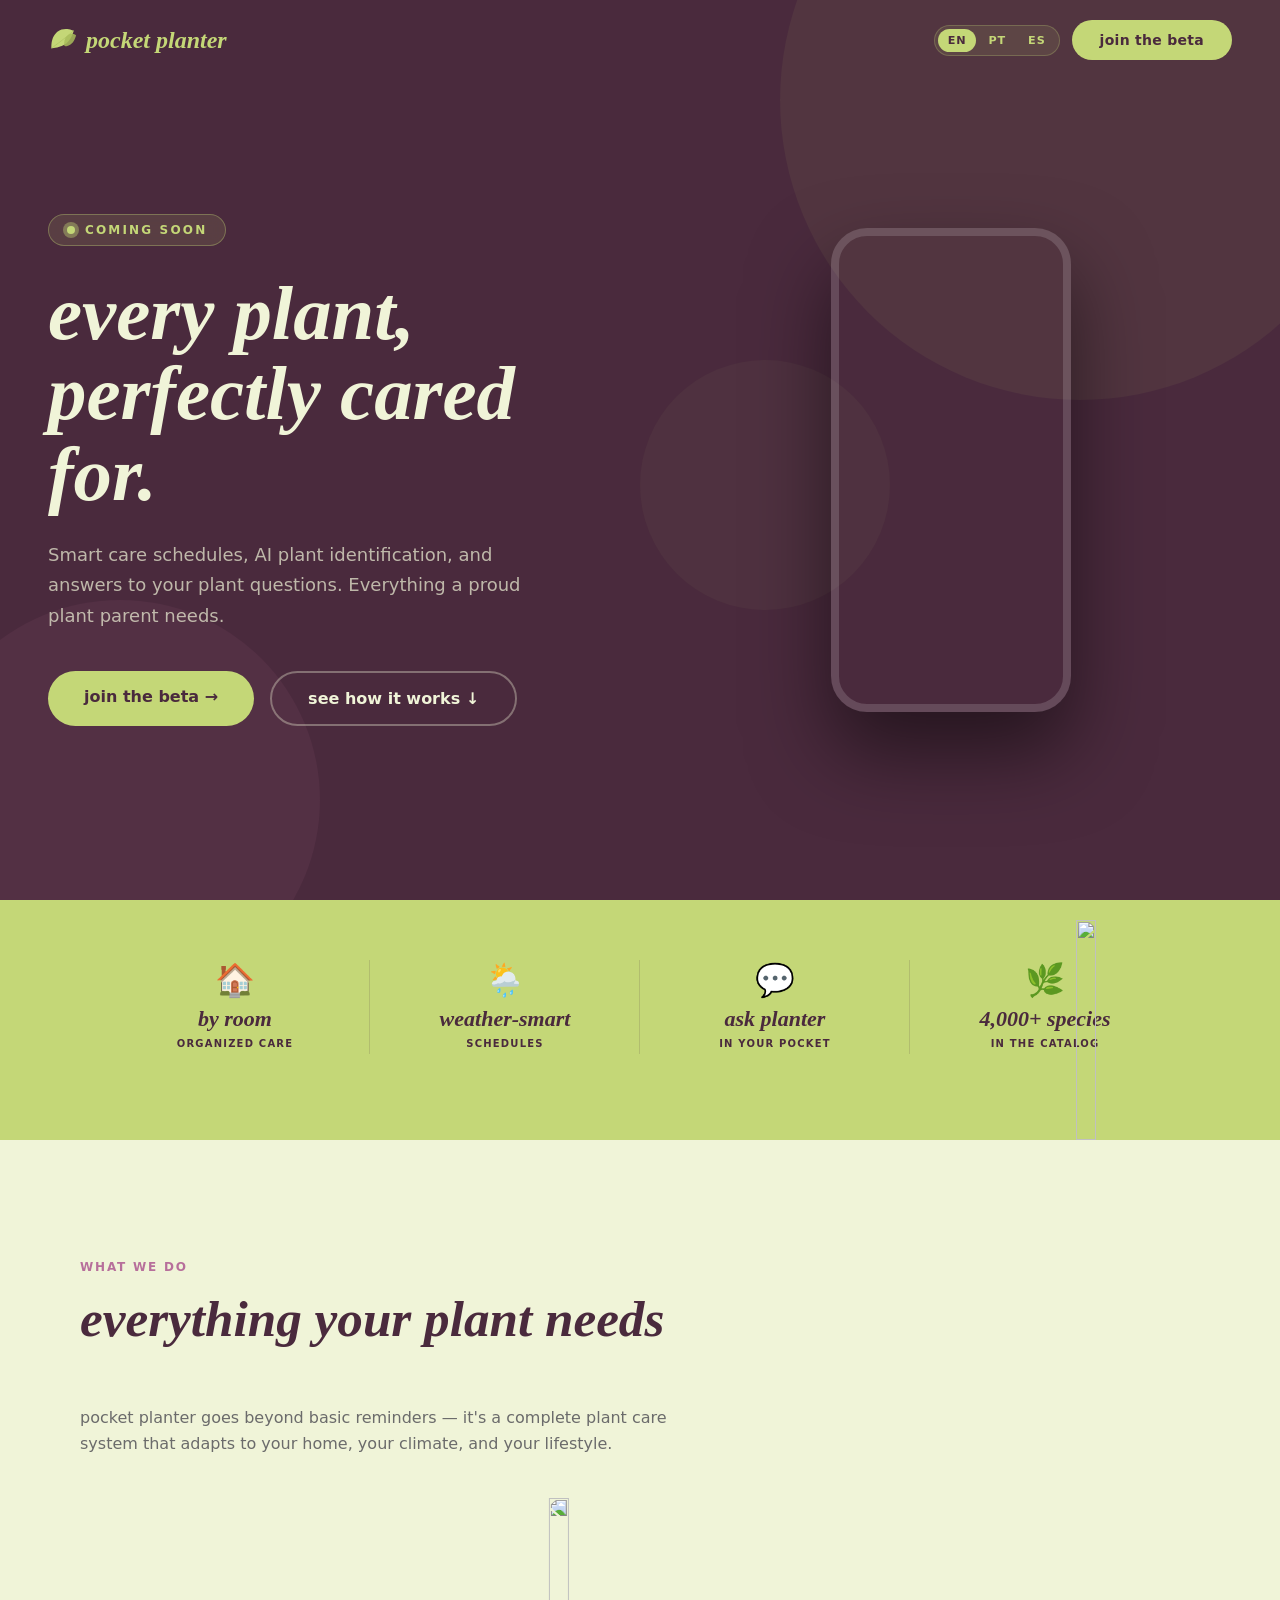
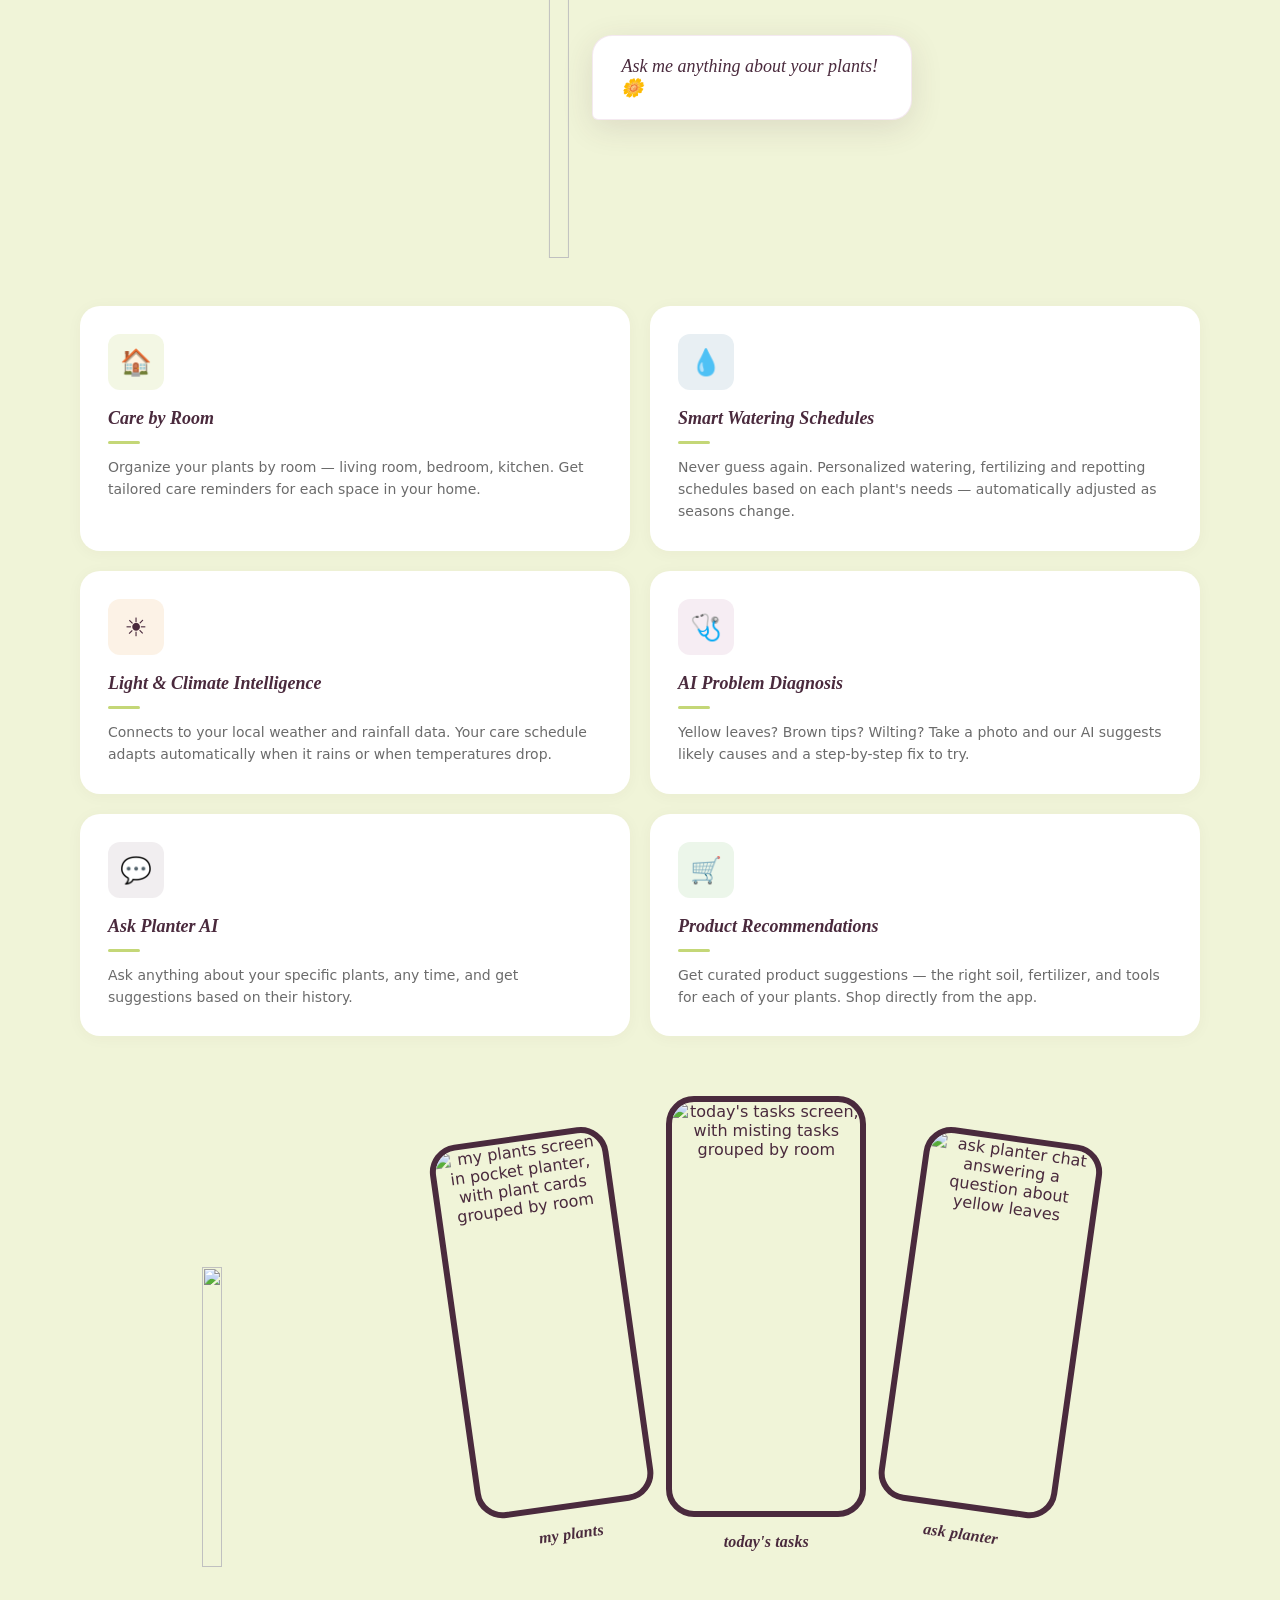
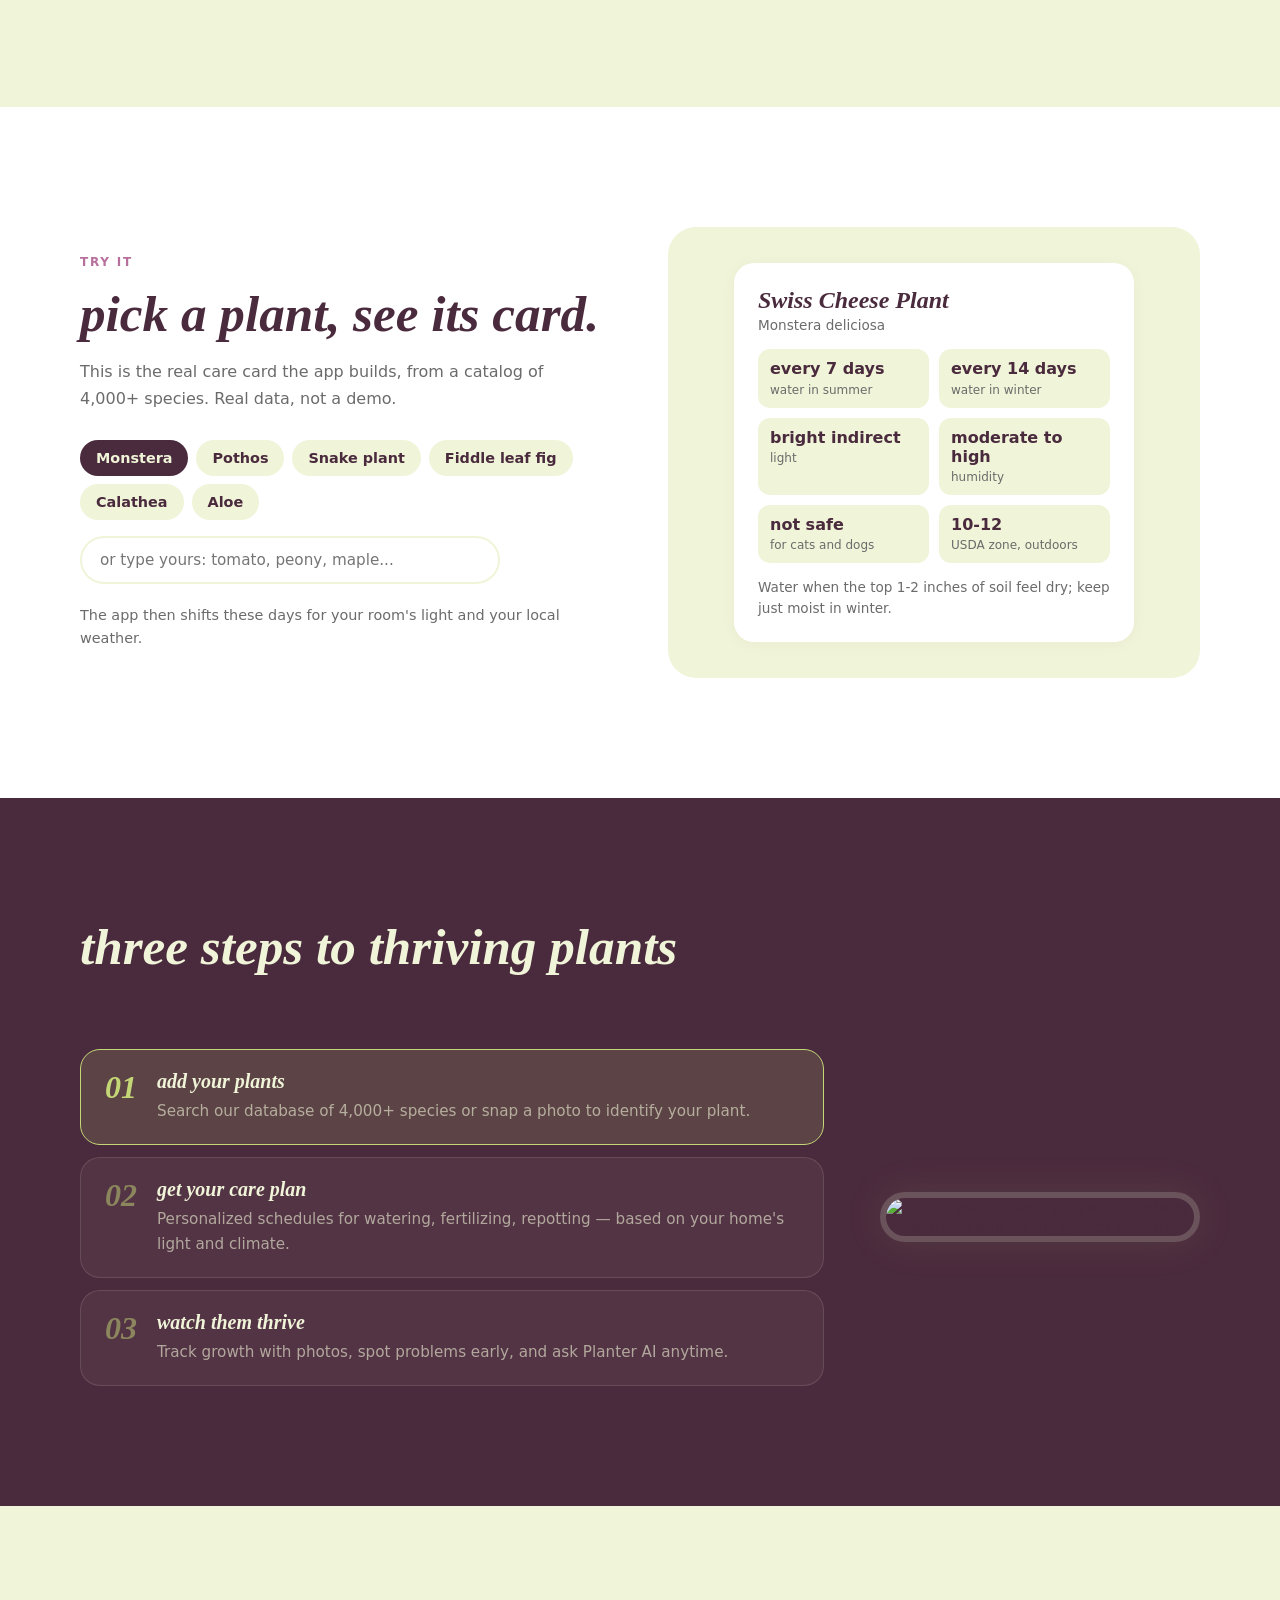
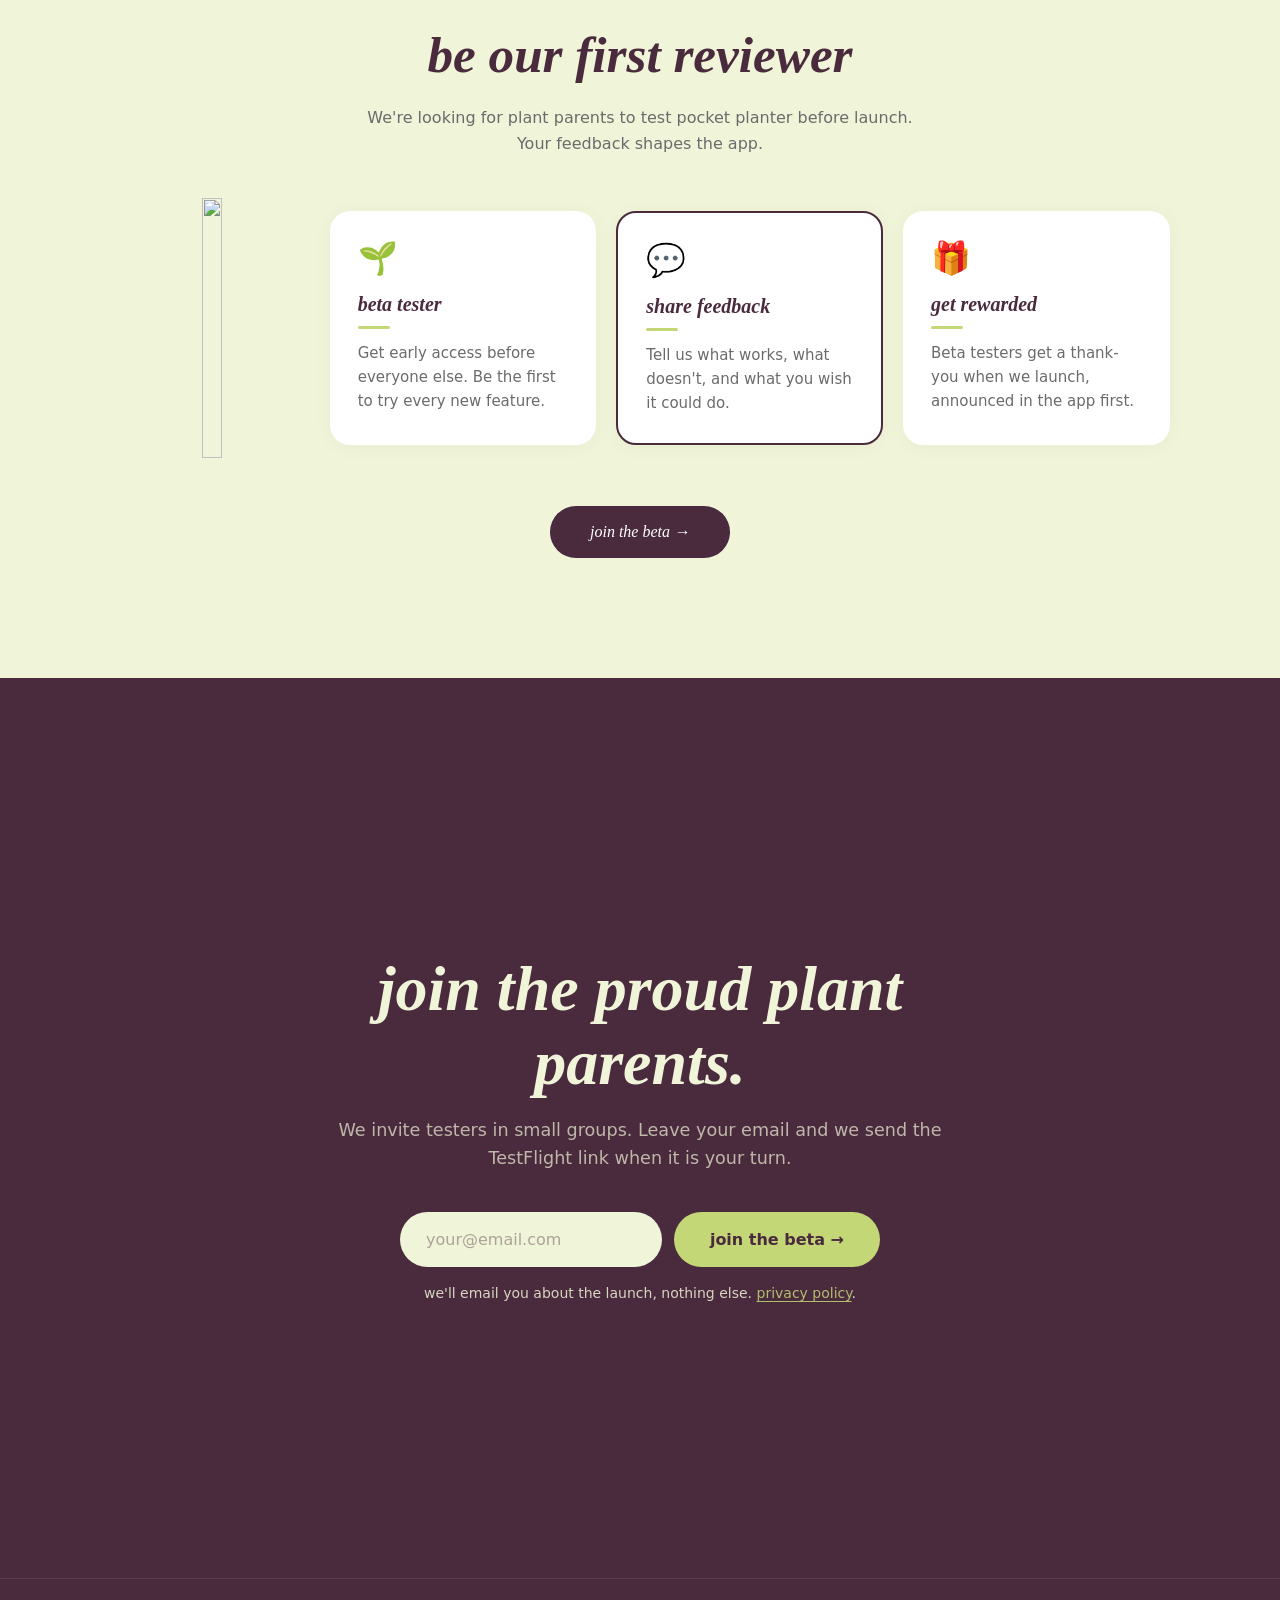
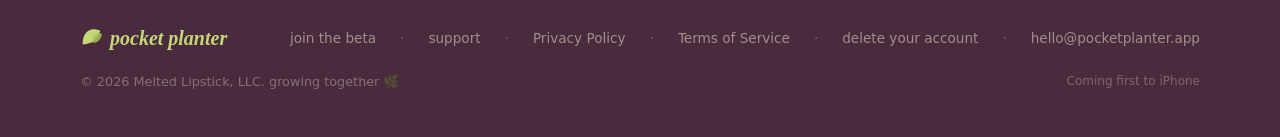
==== commit 096b38b8: "feat(site): link beta and support from every page, update sitemap Co-Authored-By: Claude Opus 5.5 <n" ====
--- a/index.html
+++ b/index.html
@@ -1531,6 +1531,10 @@
         <span>pocket planter</span>
       </div>
       <div class="footer-links">
+        <a href="beta.html">join the beta</a>
+        <span>&middot;</span>
+        <a href="support.html">support</a>
+        <span>&middot;</span>
         <a href="privacy.html" data-i18n="footer.privacy">Privacy Policy</a>
         <span>&middot;</span>
         <a href="terms.html" data-i18n="footer.terms">Terms of Service</a>
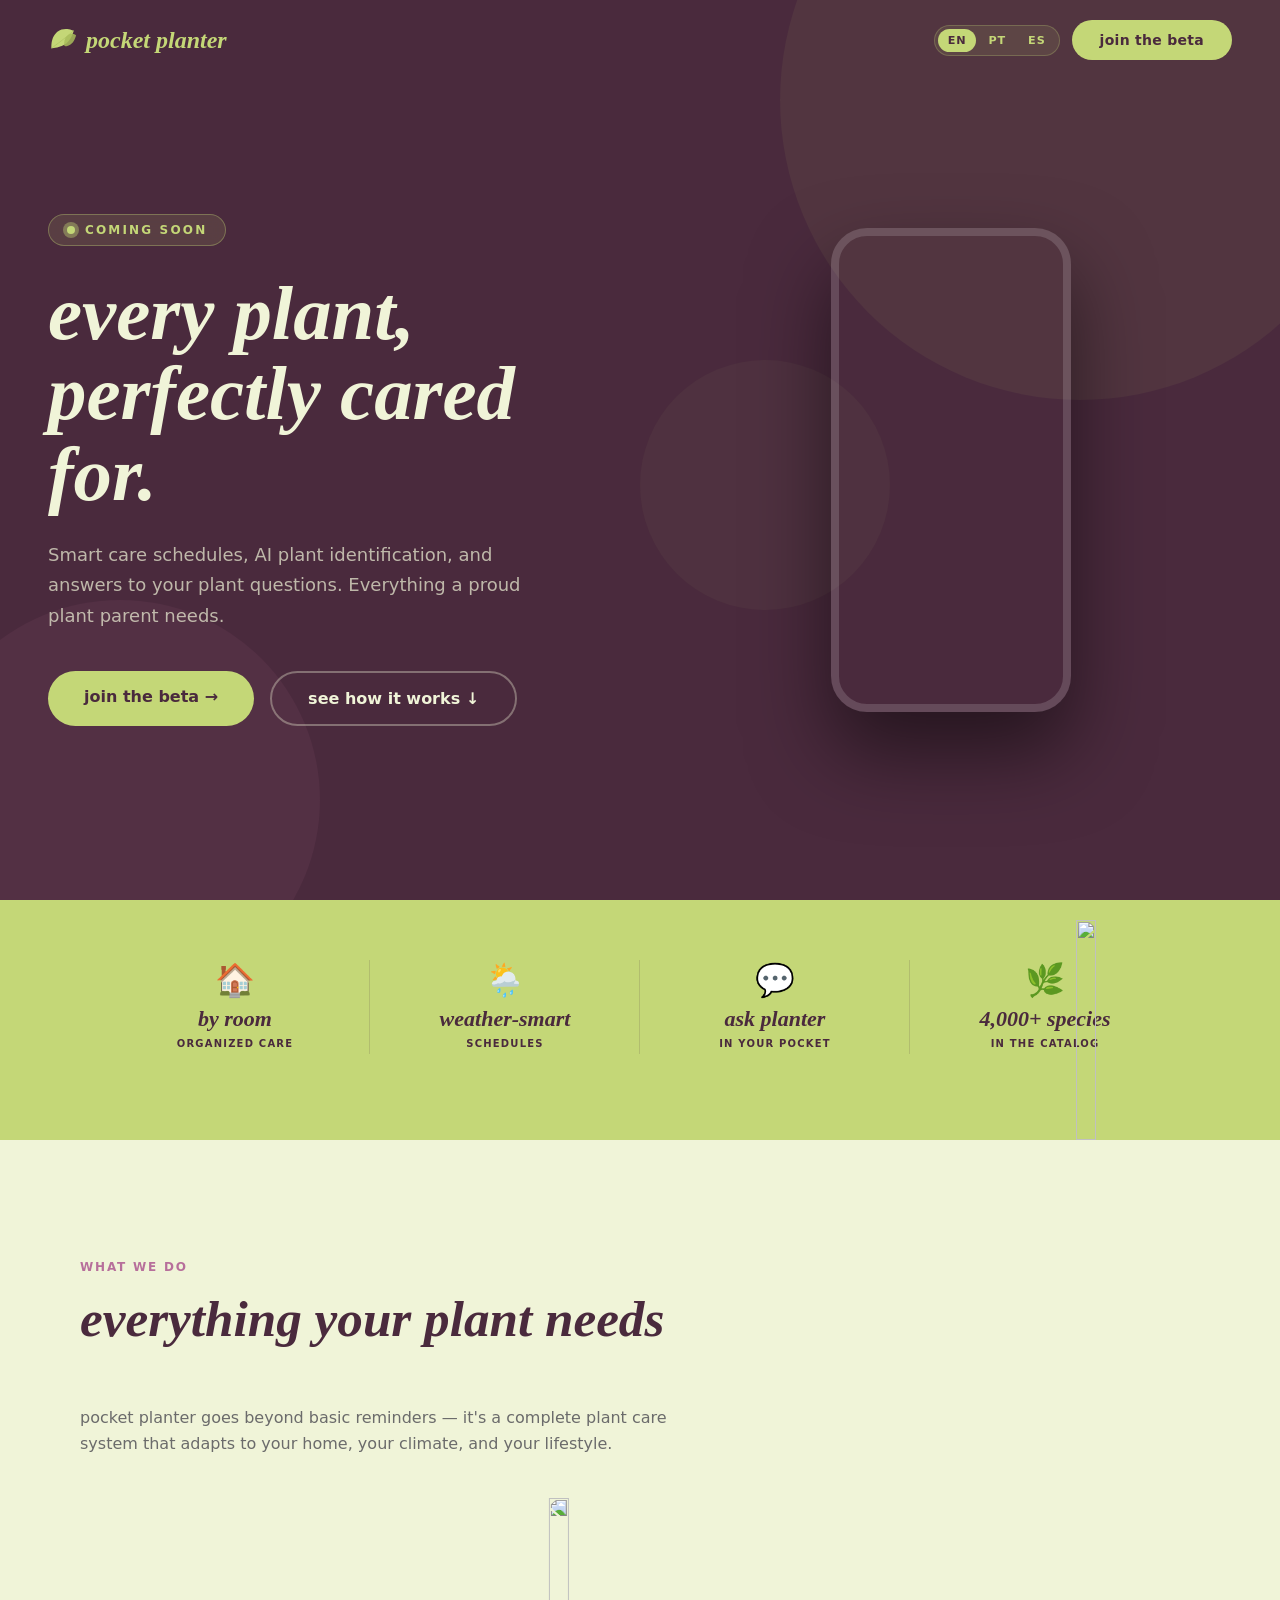
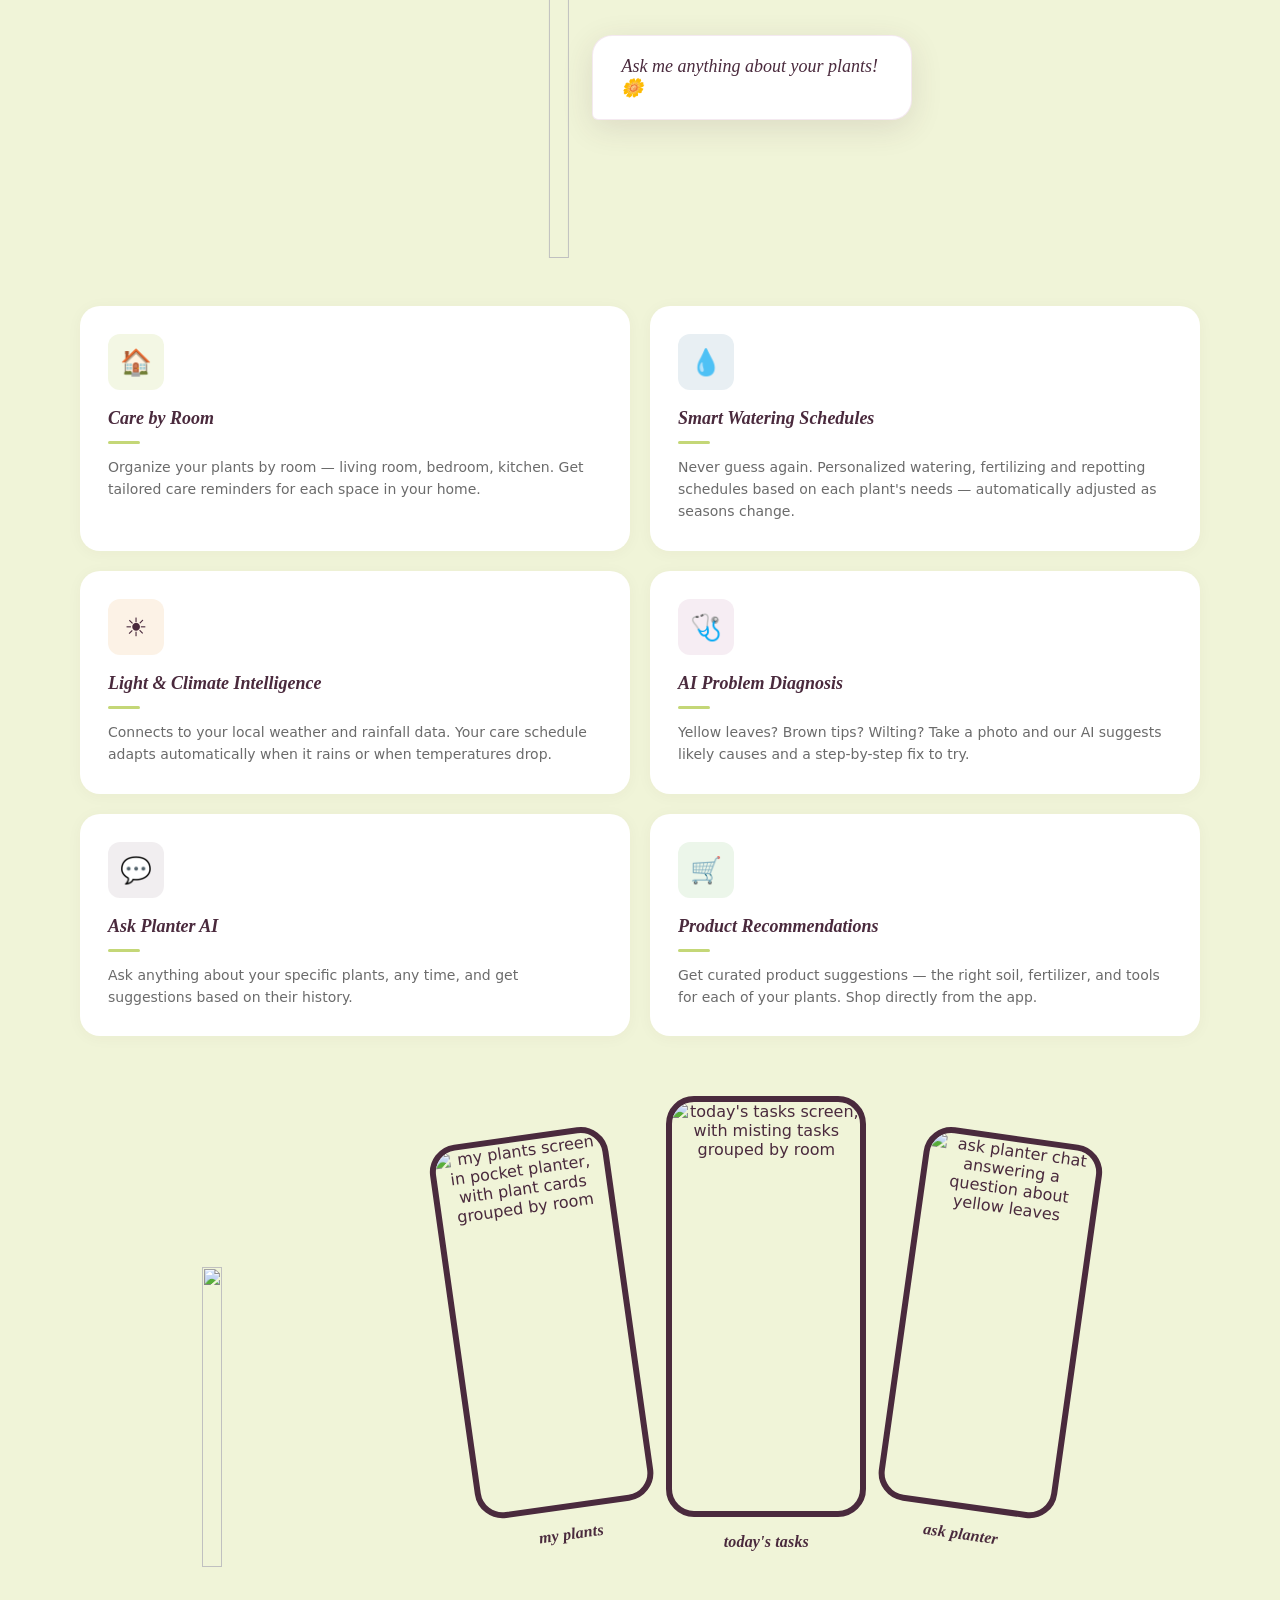
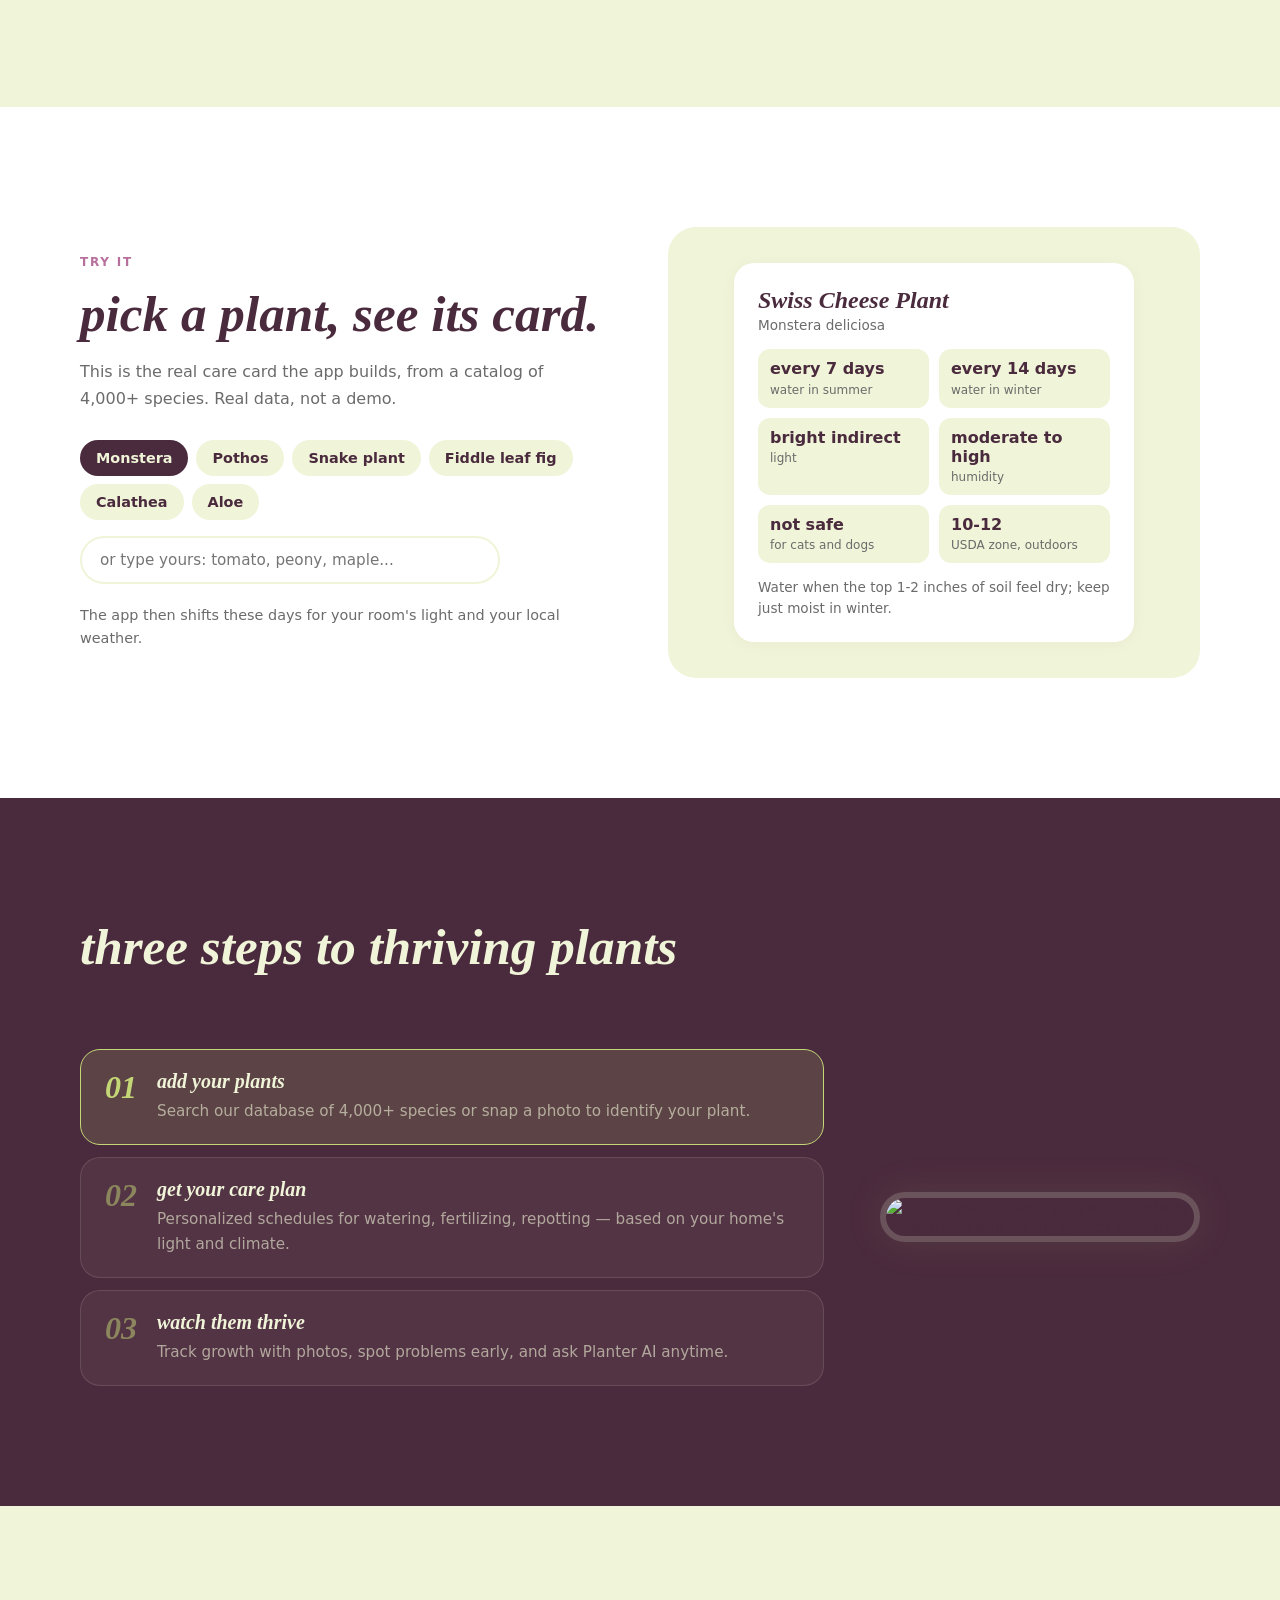
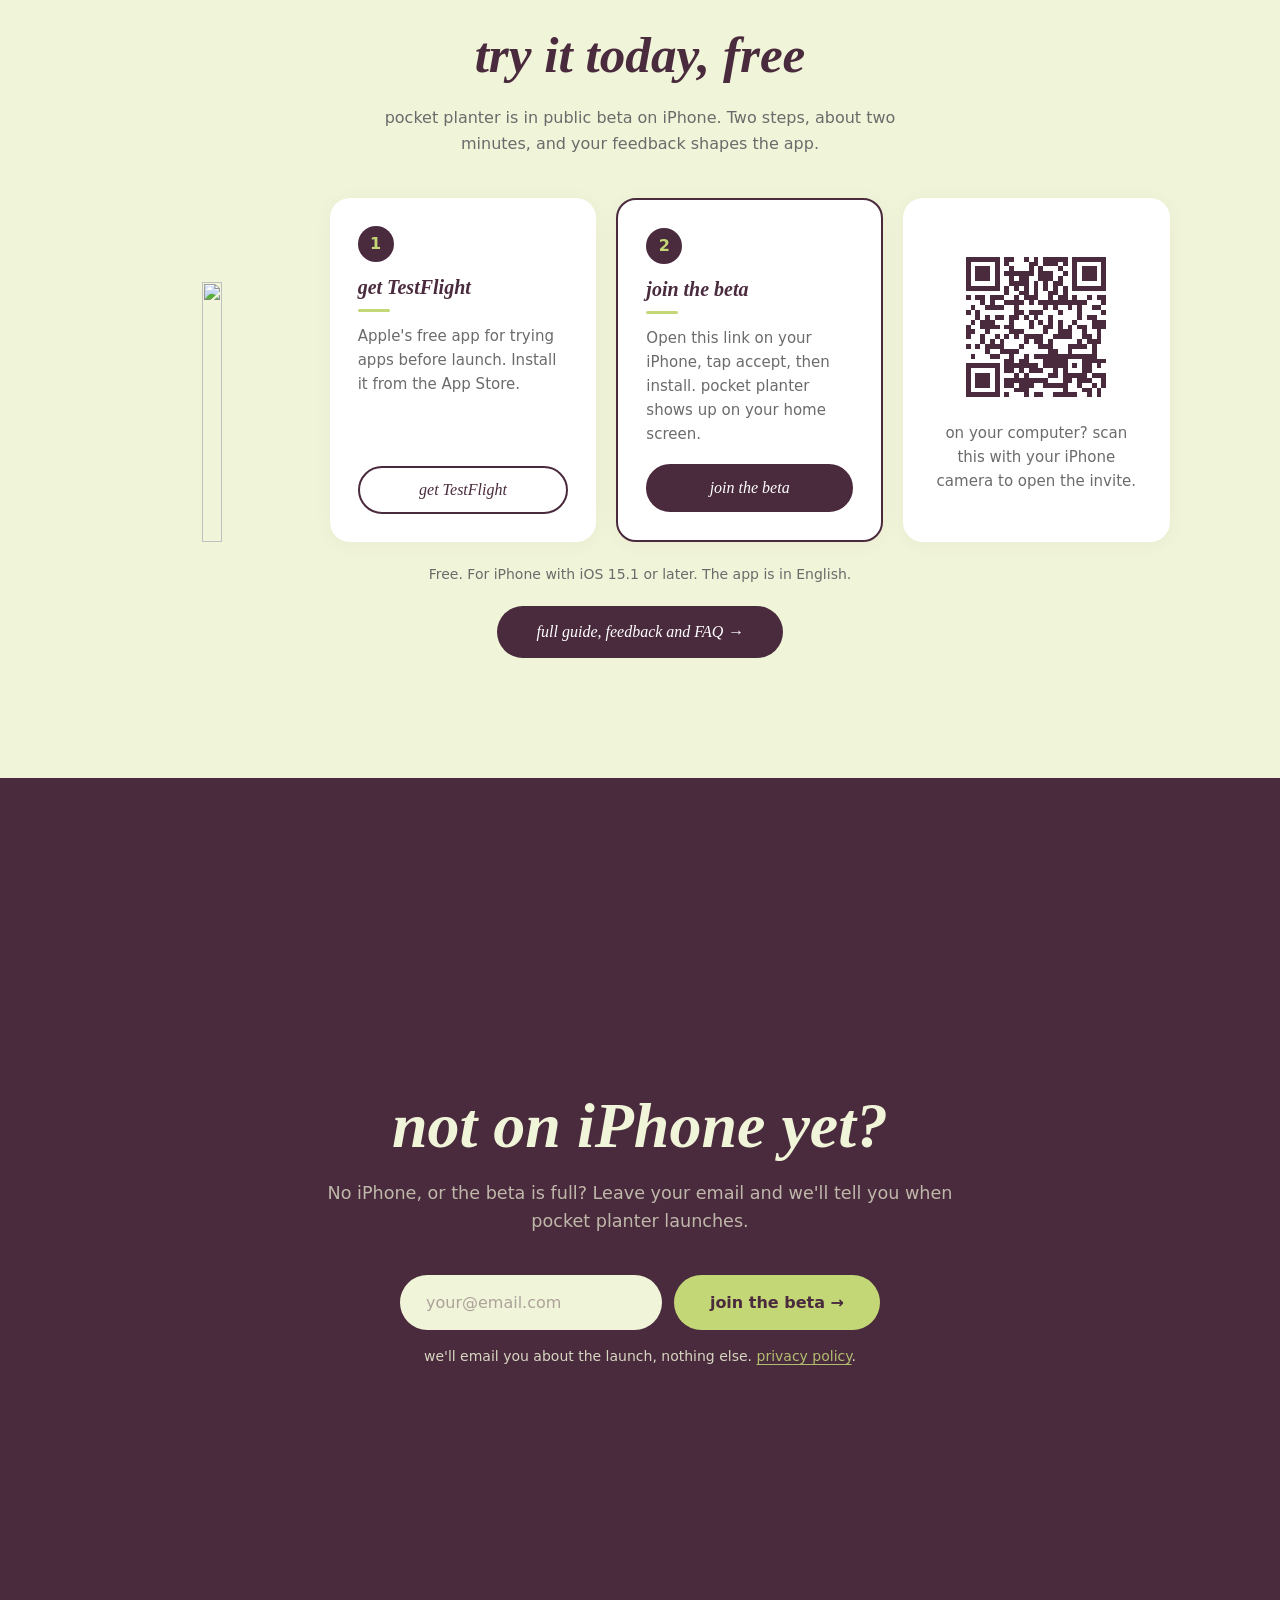
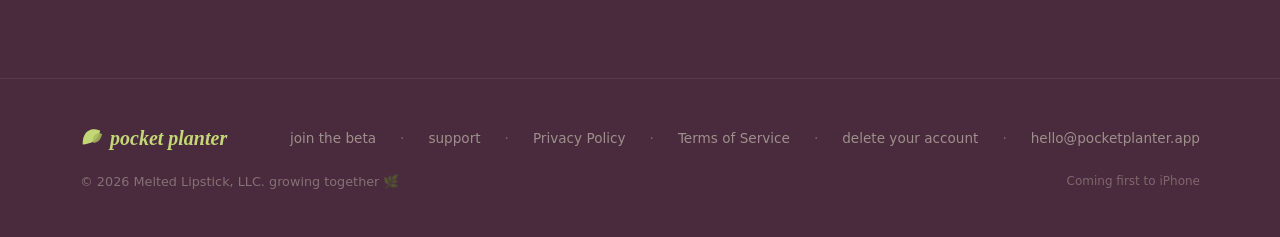
==== commit bb2505f0: "feat(site): home lets people install the beta right away Co-Authored-By: Claude Opus 5.5 <noreply@an" ====
--- a/index.html
+++ b/index.html
@@ -1038,6 +1038,34 @@
       margin-top: 24px;
     }
 
+    .beta-card { display: flex; flex-direction: column; }
+    .beta-card .beta-card-text { flex: 1; }
+    .beta-step-num {
+      display: inline-grid; place-items: center;
+      width: 36px; height: 36px; border-radius: 50%;
+      background: var(--plum); color: var(--lime);
+      font-family: var(--font-body); font-weight: 700;
+      margin-bottom: 14px;
+    }
+    .beta-step-btn {
+      display: inline-flex; align-items: center; justify-content: center;
+      min-height: 48px; margin-top: 18px; padding: 0 22px;
+      border-radius: 24px; border: 2px solid var(--plum);
+      color: var(--plum); background: transparent;
+      font-family: var(--font-heading); font-style: italic; font-size: 1rem;
+      text-decoration: none; transition: transform 0.3s, box-shadow 0.3s;
+    }
+    .beta-step-btn.primary { background: var(--plum); color: var(--white); }
+    .beta-step-btn:hover { transform: translateY(-2px); box-shadow: 0 10px 28px rgba(74,42,61,0.18); }
+    .beta-step-btn:focus-visible, .beta-cta:focus-visible { outline: 3px solid var(--lime); outline-offset: 3px; }
+    .beta-qr { align-items: center; text-align: center; justify-content: center; }
+    .beta-qr-img { width: 160px; height: 160px; margin-bottom: 14px; }
+    .beta-qr .beta-card-text { flex: 0; }
+    .beta-note { font-family: var(--font-body); font-size: 0.875rem; color: #6b6b6b; margin: -24px 0 24px; }
+    @media (max-width: 767px), (hover: none) and (pointer: coarse) {
+      .beta-qr { display: none; }
+    }
+
     /* ---- WAITLIST ---- */
     .waitlist {
       background: var(--plum);
@@ -1275,7 +1303,7 @@
         <button class="lang-btn" data-lang="pt" onclick="setLang('pt')">PT</button>
         <button class="lang-btn" data-lang="es" onclick="setLang('es')">ES</button>
       </div>
-      <a href="#waitlist" class="nav-cta desktop" data-i18n="nav.waitlist">join the beta</a>
+      <a href="#beta" class="nav-cta desktop" data-i18n="nav.waitlist">join the beta</a>
       <button class="hamburger" id="hamburger" aria-label="Menu">
         <span></span><span></span><span></span>
       </button>
@@ -1287,7 +1315,7 @@
     <button class="close-btn" id="closeMenu" aria-label="Close">&times;</button>
     <a href="#features" onclick="closeMobileMenu()" data-i18n="nav.features">features</a>
     <a href="#how" onclick="closeMobileMenu()" data-i18n="nav.how">how it works</a>
-    <a href="#waitlist" onclick="closeMobileMenu()" data-i18n="nav.waitlist">join the beta</a>
+    <a href="#beta" onclick="closeMobileMenu()" data-i18n="nav.waitlist">join the beta</a>
     <div class="lang-switcher" role="group" aria-label="Language">
       <button class="lang-btn active" data-lang="en" onclick="setLang('en')">EN</button>
       <button class="lang-btn" data-lang="pt" onclick="setLang('pt')">PT</button>
@@ -1310,7 +1338,7 @@
         <h1 class="hero-headline" data-i18n-html="hero.headline">every plant,<br>perfectly cared for.</h1>
         <p class="hero-sub" data-i18n="hero.sub">Smart care schedules, AI plant identification, and answers to your plant questions. Everything a proud plant parent needs.</p>
         <div class="hero-buttons">
-          <a href="#waitlist" class="btn-primary" data-i18n="hero.cta1">join the beta &rarr;</a>
+          <a href="#beta" class="btn-primary" data-i18n="hero.cta1">join the beta &rarr;</a>
           <a href="#features" class="btn-outline" data-i18n="hero.cta2">see how it works &darr;</a>
         </div>
       </div>
@@ -1474,40 +1502,42 @@
     </div>
   </section>
 
-  <!-- BETA -->
+  <!-- BETA: install now. The public TestFlight link also lives in beta.html (data-testflight-url); change both if it ever changes. -->
   <section class="beta" id="beta">
     <div class="beta-inner">
-      <h2 class="section-title reveal" data-i18n="beta.title">be our first reviewer</h2>
-      <p class="beta-subtitle reveal" data-i18n="beta.subtitle">We're looking for plant parents to test pocket planter before launch. Your feedback shapes the app.</p>
+      <h2 class="section-title reveal" data-i18n="beta.title">try it today, free</h2>
+      <p class="beta-subtitle reveal" data-i18n="beta.subtitle">pocket planter is in public beta on iPhone. Two steps, about two minutes, and your feedback shapes the app.</p>
       <div class="beta-row">
         <img src="climbing-novo.webp" width="438" height="560" alt="" class="mascot-beta" loading="lazy">
       <div class="beta-grid">
         <div class="beta-card reveal" style="transition-delay:0.1s">
-          <span class="beta-card-emoji">&#127793;</span>
-          <h3 class="beta-card-title" data-i18n="beta.c1.title">beta tester</h3>
-          <p class="beta-card-text" data-i18n="beta.c1.text">Get early access before everyone else. Be the first to try every new feature.</p>
+          <span class="beta-step-num" aria-hidden="true">1</span>
+          <h3 class="beta-card-title" data-i18n="beta.s1.title">get TestFlight</h3>
+          <p class="beta-card-text" data-i18n="beta.s1.text">Apple's free app for trying apps before launch. Install it from the App Store.</p>
+          <a class="beta-step-btn" href="https://apps.apple.com/us/app/testflight/id899247664" data-i18n="beta.s1.cta">get TestFlight</a>
         </div>
         <div class="beta-card highlighted reveal" style="transition-delay:0.2s">
-          <span class="beta-card-emoji">&#128172;</span>
-          <h3 class="beta-card-title" data-i18n="beta.c2.title">share feedback</h3>
-          <p class="beta-card-text" data-i18n="beta.c2.text">Tell us what works, what doesn't, and what you wish it could do.</p>
+          <span class="beta-step-num" aria-hidden="true">2</span>
+          <h3 class="beta-card-title" data-i18n="beta.s2.title">join the beta</h3>
+          <p class="beta-card-text" data-i18n="beta.s2.text">Open this link on your iPhone, tap accept, then install. pocket planter shows up on your home screen.</p>
+          <a class="beta-step-btn primary" id="home-testflight-link" href="https://testflight.apple.com/join/Pwr6MX9c" data-i18n="beta.s2.cta">join the beta</a>
         </div>
-        <div class="beta-card reveal" style="transition-delay:0.3s">
-          <span class="beta-card-emoji">&#127873;</span>
-          <h3 class="beta-card-title" data-i18n="beta.c3.title">get rewarded</h3>
-          <p class="beta-card-text" data-i18n="beta.c3.text">Beta testers get a thank-you when we launch, announced in the app first.</p>
+        <div class="beta-card beta-qr reveal" style="transition-delay:0.3s">
+          <img src="assets/testflight-qr.svg" width="160" height="160" alt="QR code for the pocket planter beta invite" class="beta-qr-img" data-i18n-attr="alt" data-i18n="beta.qr.alt">
+          <p class="beta-card-text" data-i18n="beta.qr.text">on your computer? scan this with your iPhone camera to open the invite.</p>
         </div>
       </div>
       </div>
-      <a href="#waitlist" class="beta-cta reveal" data-i18n="beta.cta">join the beta &rarr;</a>
+      <p class="beta-note" data-i18n="beta.note">Free. For iPhone with iOS 15.1 or later. The app is in English.</p>
+      <a href="beta.html#how-to-join" class="beta-cta reveal" data-i18n="beta.cta">full guide, feedback and FAQ &rarr;</a>
     </div>
   </section>
 
   <!-- WAITLIST -->
   <section class="waitlist" id="waitlist">
     <div class="waitlist-inner reveal-scale">
-      <h2 class="waitlist-title" data-i18n="waitlist.title">join the proud plant parents.</h2>
-      <p class="waitlist-sub" data-i18n="waitlist.sub">We invite testers in small groups. Leave your email and we send the TestFlight link when it is your turn.</p>
+      <h2 class="waitlist-title" data-i18n="waitlist.title">not on iPhone yet?</h2>
+      <p class="waitlist-sub" data-i18n="waitlist.sub">No iPhone, or the beta is full? Leave your email and we'll tell you when pocket planter launches.</p>
       <form class="waitlist-form" id="waitlist-form" onsubmit="return false">
         <label class="sr-only" for="waitlist-email" data-i18n="waitlist.label">your email</label>
         <input type="email" id="waitlist-email" class="waitlist-input" placeholder="your@email.com" data-i18n-attr="placeholder" data-i18n="waitlist.placeholder" required>
@@ -1704,17 +1734,20 @@
         "how.s2.desc": "Personalized schedules for watering, fertilizing, repotting \u2014 based on your home's light and climate.",
         "how.s3.title": "watch them thrive",
         "how.s3.desc": "Track growth with photos, spot problems early, and ask Planter AI anytime.",
-        "beta.title": "be our first reviewer",
-        "beta.subtitle": "We're looking for plant parents to test pocket planter before launch. Your feedback shapes the app.",
-        "beta.c1.title": "beta tester",
-        "beta.c1.text": "Get early access before everyone else. Be the first to try every new feature.",
-        "beta.c2.title": "share feedback",
-        "beta.c2.text": "Tell us what works, what doesn't, and what you wish it could do.",
-        "beta.c3.title": "get rewarded",
-        "beta.c3.text": "Beta testers get a thank-you when we launch, announced in the app first.",
-        "beta.cta": "join the beta \u2192",
-        "waitlist.title": "join the proud plant parents.",
-        "waitlist.sub": "We invite testers in small groups. Leave your email and we send the TestFlight link when it is your turn.",
+        "beta.title": "try it today, free",
+        "beta.subtitle": "pocket planter is in public beta on iPhone. Two steps, about two minutes, and your feedback shapes the app.",
+        "beta.s1.title": "get TestFlight",
+        "beta.s1.text": "Apple's free app for trying apps before launch. Install it from the App Store.",
+        "beta.s1.cta": "get TestFlight",
+        "beta.s2.title": "join the beta",
+        "beta.s2.text": "Open this link on your iPhone, tap accept, then install. pocket planter shows up on your home screen.",
+        "beta.s2.cta": "join the beta",
+        "beta.qr.alt": "QR code for the pocket planter beta invite",
+        "beta.qr.text": "on your computer? scan this with your iPhone camera to open the invite.",
+        "beta.note": "Free. For iPhone with iOS 15.1 or later. The app is in English.",
+        "beta.cta": "full guide, feedback and FAQ →",
+        "waitlist.title": "not on iPhone yet?",
+        "waitlist.sub": "No iPhone, or the beta is full? Leave your email and we'll tell you when pocket planter launches.",
         "waitlist.placeholder": "your@email.com",
         "waitlist.label": "your email",
         "waitlist.purpose": "we'll email you about the launch, nothing else. <a href=\"privacy.html\">privacy policy</a>.",
@@ -1780,17 +1813,20 @@
         "how.s2.desc": "Cronograma personalizado de rega, aduba\u00e7\u00e3o e replantio \u2014 baseado na luz e no clima da sua casa.",
         "how.s3.title": "veja elas florescerem",
         "how.s3.desc": "Acompanhe o crescimento com fotos, perceba problemas cedo e pergunte ao Planter IA quando quiser.",
-        "beta.title": "seja nosso primeiro revisor",
-        "beta.subtitle": "Estamos procurando pais de plantas para testar o pocket planter antes do lan\u00e7amento. Seu feedback molda o app.",
-        "beta.c1.title": "testador beta",
-        "beta.c1.text": "Acesso antecipado antes de todo mundo. Seja o primeiro a testar cada nova funcionalidade.",
-        "beta.c2.title": "compartilhe feedback",
-        "beta.c2.text": "Nos conte o que funciona, o que n\u00e3o funciona e o que voc\u00ea gostaria que fizesse.",
-        "beta.c3.title": "seja recompensado",
-        "beta.c3.text": "Quem testa ganha um agradecimento no lan\u00e7amento, anunciado primeiro no app. Sem cart\u00e3o de cr\u00e9dito.",
-        "beta.cta": "entrar no beta \u2192",
-        "waitlist.title": "junte-se aos orgulhosos pais de plantas.",
-        "waitlist.sub": "Convidamos em grupos pequenos. Deixe seu e-mail e mandamos o link do TestFlight quando chegar a sua vez.",
+        "beta.title": "experimente hoje, de graça",
+        "beta.subtitle": "o pocket planter está em beta público no iPhone. Dois passos, uns dois minutos, e seu feedback molda o app.",
+        "beta.s1.title": "baixe o TestFlight",
+        "beta.s1.text": "O app gratuito da Apple para testar apps antes do lançamento. Instale pela App Store.",
+        "beta.s1.cta": "baixar o TestFlight",
+        "beta.s2.title": "entre no beta",
+        "beta.s2.text": "Abra este link no iPhone, toque em aceitar e depois em instalar. O pocket planter aparece na sua tela inicial.",
+        "beta.s2.cta": "entrar no beta",
+        "beta.qr.alt": "QR code do convite do beta do pocket planter",
+        "beta.qr.text": "está no computador? aponte a câmera do iPhone para abrir o convite.",
+        "beta.note": "Grátis. Para iPhone com iOS 15.1 ou mais novo. O app é em inglês.",
+        "beta.cta": "guia completo, feedback e perguntas →",
+        "waitlist.title": "ainda não tem iPhone?",
+        "waitlist.sub": "Sem iPhone, ou o beta lotou? Deixe seu e-mail e avisamos quando o pocket planter for lançado.",
         "waitlist.placeholder": "seu@email.com",
         "waitlist.label": "seu e-mail",
         "waitlist.purpose": "vamos te enviar e-mails sobre o lançamento, nada mais. <a href=\"privacy.html\">política de privacidade</a>.",
@@ -1856,17 +1892,20 @@
         "how.s2.desc": "Horarios personalizados de riego, fertilizaci\u00f3n y trasplante \u2014 seg\u00fan la luz y el clima de tu hogar.",
         "how.s3.title": "m\u00edralas prosperar",
         "how.s3.desc": "Sigue el crecimiento con fotos, detecta problemas a tiempo y pregunta a Planter IA cuando quieras.",
-        "beta.title": "s\u00e9 nuestro primer revisor",
-        "beta.subtitle": "Buscamos padres de plantas para probar pocket planter antes del lanzamiento. Tu feedback da forma a la app.",
-        "beta.c1.title": "tester beta",
-        "beta.c1.text": "Acceso anticipado antes que todos. S\u00e9 el primero en probar cada nueva funci\u00f3n.",
-        "beta.c2.title": "comparte feedback",
-        "beta.c2.text": "Cu\u00e9ntanos qu\u00e9 funciona, qu\u00e9 no y qu\u00e9 desear\u00edas que hiciera.",
-        "beta.c3.title": "s\u00e9 recompensado",
-        "beta.c3.text": "Quienes prueban reciben un agradecimiento al lanzamiento, anunciado primero en la app.",
-        "beta.cta": "unirme a la beta \u2192",
-        "waitlist.title": "\u00fanete a los orgullosos padres de plantas.",
-        "waitlist.sub": "Invitamos en grupos peque\u00f1os. Deja tu correo y te mandamos el enlace de TestFlight cuando sea tu turno.",
+        "beta.title": "pruébalo hoy, gratis",
+        "beta.subtitle": "pocket planter está en beta pública en iPhone. Dos pasos, unos dos minutos, y tu feedback da forma a la app.",
+        "beta.s1.title": "descarga TestFlight",
+        "beta.s1.text": "La app gratuita de Apple para probar apps antes del lanzamiento. Instálala desde la App Store.",
+        "beta.s1.cta": "descargar TestFlight",
+        "beta.s2.title": "únete a la beta",
+        "beta.s2.text": "Abre este enlace en tu iPhone, toca aceptar y luego instalar. pocket planter aparece en tu pantalla de inicio.",
+        "beta.s2.cta": "unirme a la beta",
+        "beta.qr.alt": "código QR de la invitación a la beta de pocket planter",
+        "beta.qr.text": "¿estás en la computadora? escanéalo con la cámara del iPhone para abrir la invitación.",
+        "beta.note": "Gratis. Para iPhone con iOS 15.1 o posterior. La app está en inglés.",
+        "beta.cta": "guía completa, feedback y preguntas →",
+        "waitlist.title": "¿aún sin iPhone?",
+        "waitlist.sub": "¿Sin iPhone, o la beta se llenó? Déjanos tu correo y te avisamos cuando pocket planter se lance.",
         "waitlist.placeholder": "tu@email.com",
         "waitlist.label": "tu correo",
         "waitlist.purpose": "te escribiremos sobre el lanzamiento, nada más. <a href=\"privacy.html\">política de privacidad</a>.",
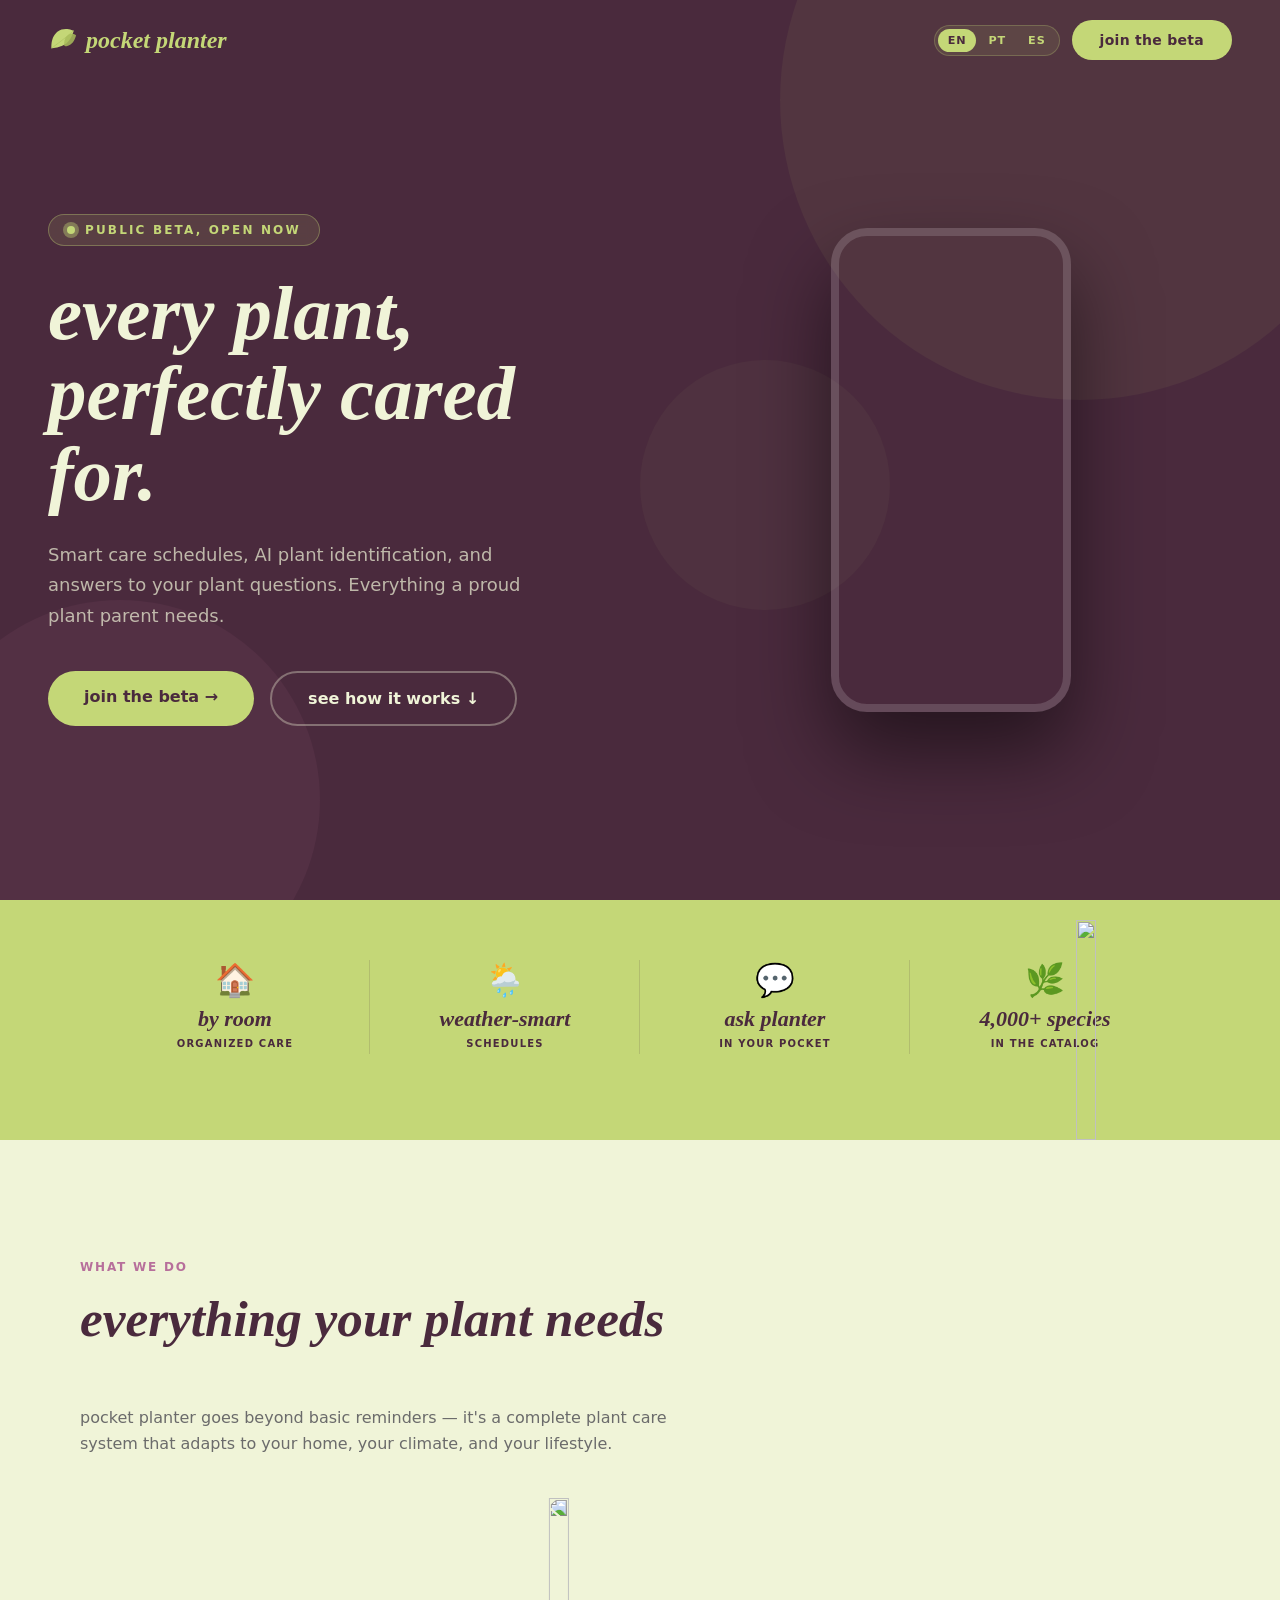
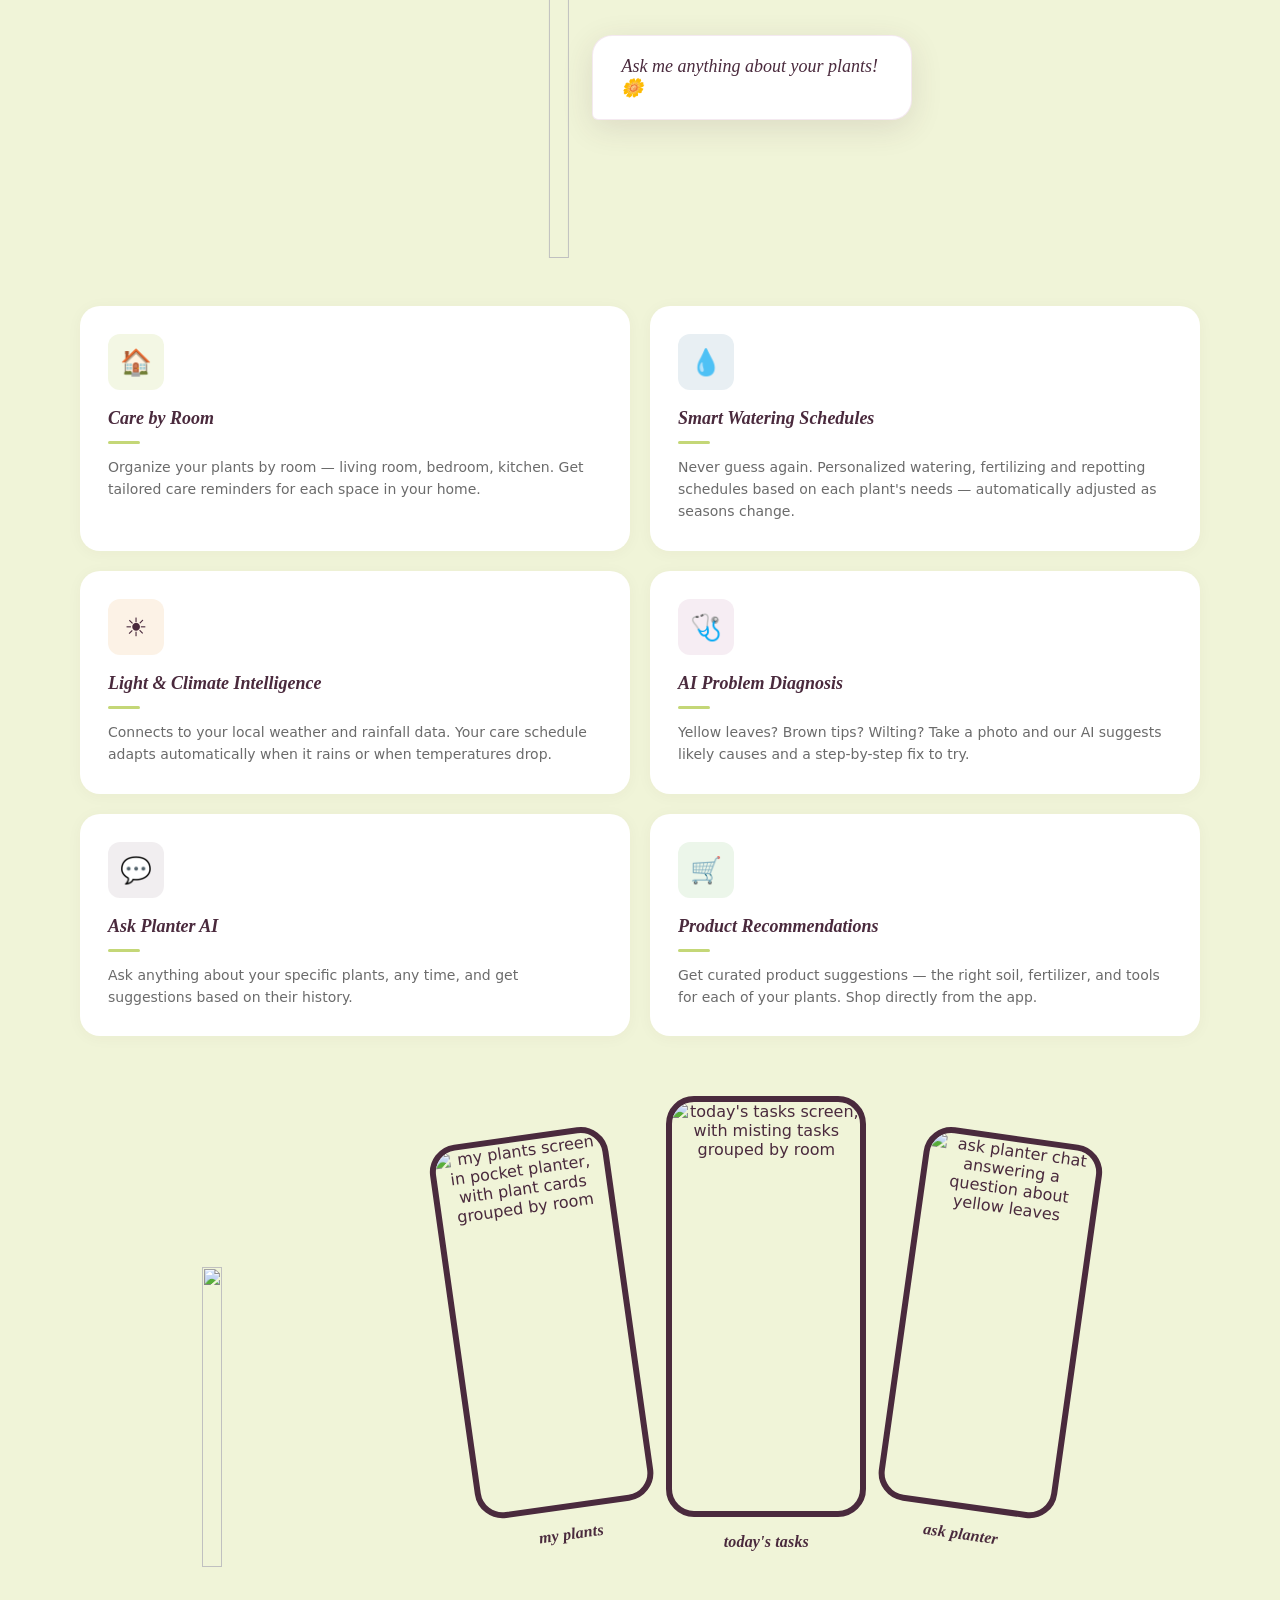
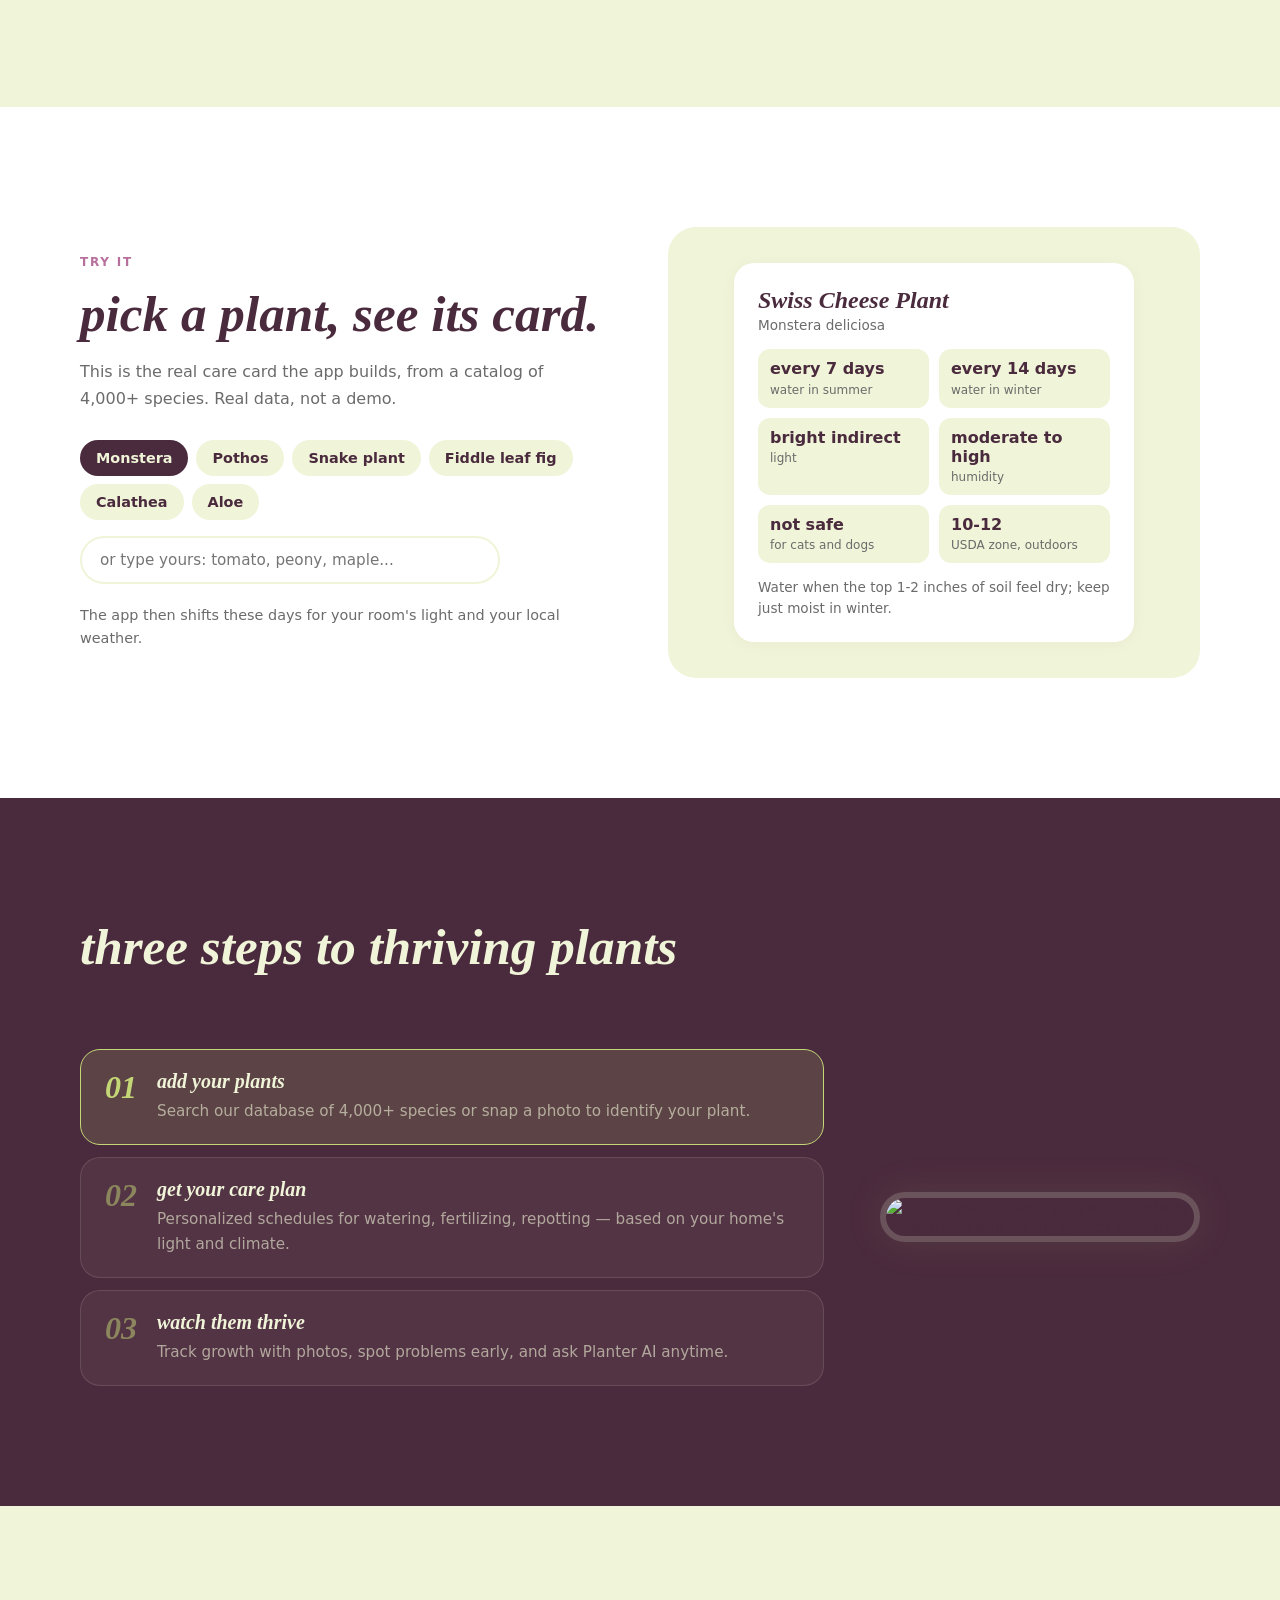
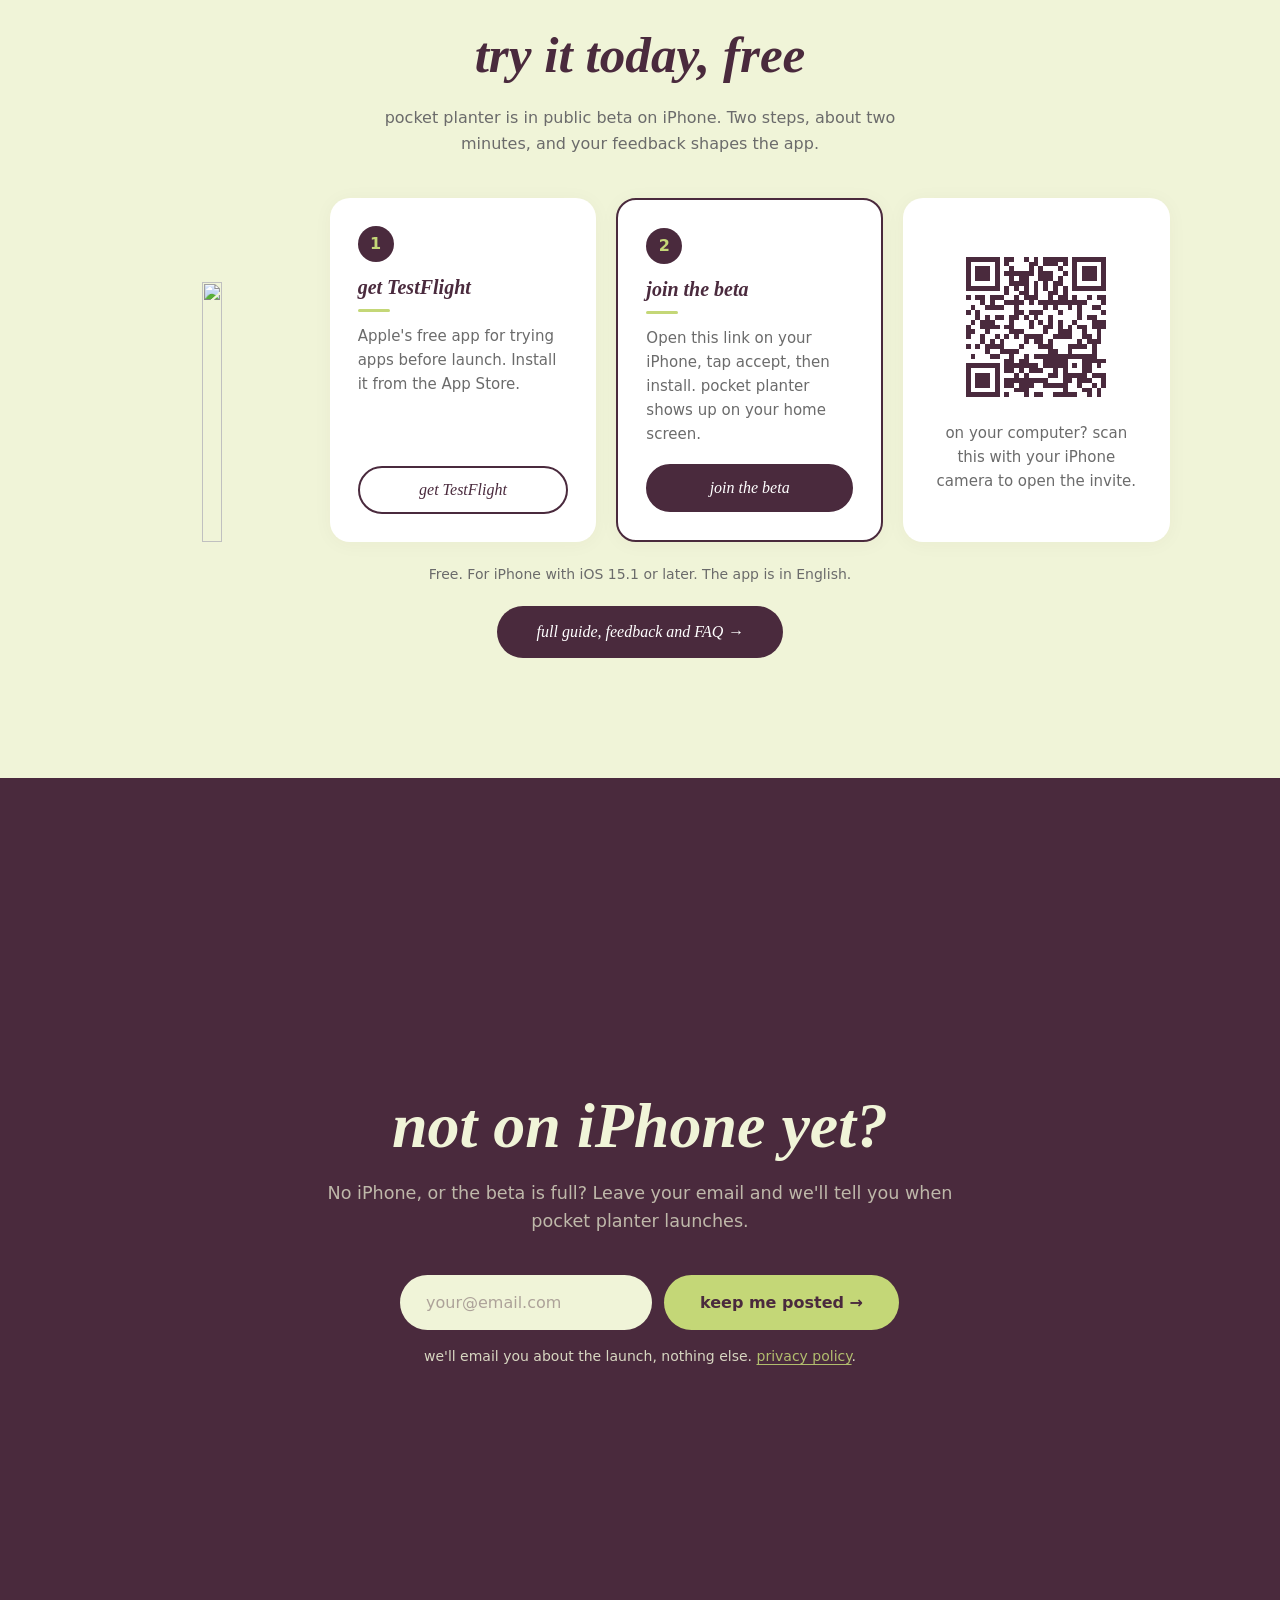
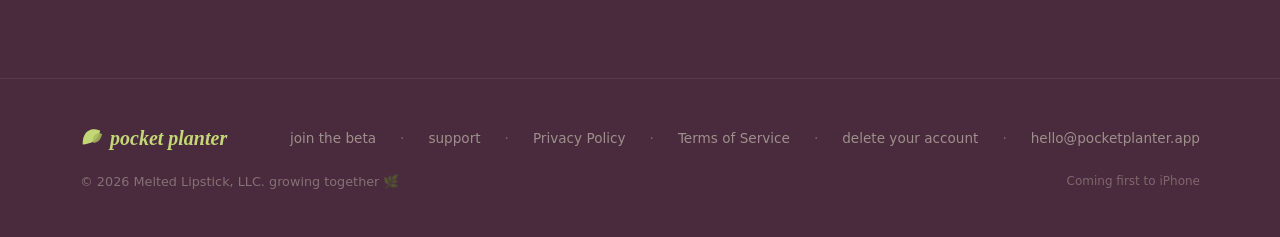
==== commit bcaf149a: "fix(site): waitlist button says keep me posted, hero badge says the beta is open Co-Authored-By: Cla" ====
--- a/index.html
+++ b/index.html
@@ -1333,7 +1333,7 @@
       <div class="hero-content">
         <div class="coming-soon-badge">
           <span class="pulse-dot"></span>
-          <span data-i18n="hero.badge">Coming Soon</span>
+          <span data-i18n="hero.badge">public beta, open now</span>
         </div>
         <h1 class="hero-headline" data-i18n-html="hero.headline">every plant,<br>perfectly cared for.</h1>
         <p class="hero-sub" data-i18n="hero.sub">Smart care schedules, AI plant identification, and answers to your plant questions. Everything a proud plant parent needs.</p>
@@ -1541,7 +1541,7 @@
       <form class="waitlist-form" id="waitlist-form" onsubmit="return false">
         <label class="sr-only" for="waitlist-email" data-i18n="waitlist.label">your email</label>
         <input type="email" id="waitlist-email" class="waitlist-input" placeholder="your@email.com" data-i18n-attr="placeholder" data-i18n="waitlist.placeholder" required>
-        <button type="submit" id="waitlist-btn" class="btn-primary" data-i18n="waitlist.cta">join the beta &rarr;</button>
+        <button type="submit" id="waitlist-btn" class="btn-primary" data-i18n="waitlist.cta">keep me posted &rarr;</button>
       </form>
       <p class="waitlist-purpose" data-i18n="waitlist.purpose" data-i18n-html="waitlist.purpose">we'll email you about the launch, nothing else. <a href="privacy.html">privacy policy</a>.</p>
       <div class="waitlist-success" id="waitlist-success" style="display:none" data-i18n="waitlist.success">you're on the list! &#127807;</div>
@@ -1633,7 +1633,7 @@
 
       if (!email || !email.includes('@')) return;
 
-      btn.textContent = 'joining...';
+      btn.textContent = '...';
       btn.disabled = true;
 
       try {
@@ -1695,7 +1695,7 @@
         "care.miss": "Not in this sample of 320. The app has it, or builds its card on the first scan.",
         "care.fact": "The app then shifts these days for your room's light and your local weather.",
         "card.summer": "water in summer", "card.winter": "water in winter", "card.light": "light", "card.humidity": "humidity", "card.pets": "for cats and dogs", "card.zone": "USDA zone, outdoors",
-        "hero.badge": "Coming Soon",
+        "hero.badge": "public beta, open now",
         "hero.headline": "every plant,<br>perfectly cared for.",
         "hero.sub": "Smart care schedules, AI plant identification, and answers to your plant questions. Everything a proud plant parent needs.",
         "hero.cta1": "join the beta \u2192",
@@ -1751,7 +1751,7 @@
         "waitlist.placeholder": "your@email.com",
         "waitlist.label": "your email",
         "waitlist.purpose": "we'll email you about the launch, nothing else. <a href=\"privacy.html\">privacy policy</a>.",
-        "waitlist.cta": "join the beta \u2192",
+        "waitlist.cta": "keep me posted \u2192",
         "waitlist.success": "you're on the list! \ud83c\udf3f",
         "ok.badEmail": "that email doesn't look right.",
         "ok.tooMany": "too many tries. wait an hour and try again.",
@@ -1774,7 +1774,7 @@
         "care.miss": "N\u00e3o est\u00e1 nesta amostra de 320. O app tem, ou monta a ficha no primeiro scan.",
         "care.fact": "O app ent\u00e3o ajusta esses dias para a luz do seu c\u00f4modo e o clima da sua cidade.",
         "card.summer": "regar no ver\u00e3o", "card.winter": "regar no inverno", "card.light": "luz", "card.humidity": "umidade", "card.pets": "para gatos e c\u00e3es", "card.zone": "zona USDA, ao ar livre",
-        "hero.badge": "Em breve",
+        "hero.badge": "beta público, aberto",
         "hero.headline": "cada planta,<br>perfeitamente cuidada.",
         "hero.sub": "Cronograma inteligente de cuidados, identificação de plantas por IA e respostas para suas dúvidas sobre plantas. Tudo que um orgulhoso pai de plantas precisa.",
         "hero.cta1": "entrar no beta \u2192",
@@ -1824,13 +1824,13 @@
         "beta.qr.alt": "QR code do convite do beta do pocket planter",
         "beta.qr.text": "está no computador? aponte a câmera do iPhone para abrir o convite.",
         "beta.note": "Grátis. Para iPhone com iOS 15.1 ou mais novo. O app é em inglês.",
-        "beta.cta": "guia completo, feedback e perguntas →",
+        "beta.cta": "guia completo e dúvidas →",
         "waitlist.title": "ainda não tem iPhone?",
         "waitlist.sub": "Sem iPhone, ou o beta lotou? Deixe seu e-mail e avisamos quando o pocket planter for lançado.",
         "waitlist.placeholder": "seu@email.com",
         "waitlist.label": "seu e-mail",
         "waitlist.purpose": "vamos te enviar e-mails sobre o lançamento, nada mais. <a href=\"privacy.html\">política de privacidade</a>.",
-        "waitlist.cta": "entrar no beta \u2192",
+        "waitlist.cta": "me avise \u2192",
         "waitlist.success": "voc\u00ea est\u00e1 na lista! \ud83c\udf3f",
         "ok.badEmail": "esse e-mail não parece certo.",
         "ok.tooMany": "tentativas demais. espere uma hora e tente de novo.",
@@ -1853,7 +1853,7 @@
         "care.miss": "No est\u00e1 en esta muestra de 320. La app la tiene, o arma su ficha en el primer escaneo.",
         "care.fact": "La app luego ajusta esos d\u00edas a la luz de tu habitaci\u00f3n y al clima de tu ciudad.",
         "card.summer": "riego en verano", "card.winter": "riego en invierno", "card.light": "luz", "card.humidity": "humedad", "card.pets": "para gatos y perros", "card.zone": "zona USDA, al aire libre",
-        "hero.badge": "Pr\u00f3ximamente",
+        "hero.badge": "beta pública, abierta",
         "hero.headline": "cada planta,<br>perfectamente cuidada.",
         "hero.sub": "Horarios inteligentes de cuidado, identificación de plantas con IA y respuestas a tus dudas sobre plantas. Todo lo que un orgulloso padre de plantas necesita.",
         "hero.cta1": "unirme a la beta \u2192",
@@ -1903,13 +1903,13 @@
         "beta.qr.alt": "código QR de la invitación a la beta de pocket planter",
         "beta.qr.text": "¿estás en la computadora? escanéalo con la cámara del iPhone para abrir la invitación.",
         "beta.note": "Gratis. Para iPhone con iOS 15.1 o posterior. La app está en inglés.",
-        "beta.cta": "guía completa, feedback y preguntas →",
+        "beta.cta": "guía completa y dudas →",
         "waitlist.title": "¿aún sin iPhone?",
         "waitlist.sub": "¿Sin iPhone, o la beta se llenó? Déjanos tu correo y te avisamos cuando pocket planter se lance.",
         "waitlist.placeholder": "tu@email.com",
         "waitlist.label": "tu correo",
         "waitlist.purpose": "te escribiremos sobre el lanzamiento, nada más. <a href=\"privacy.html\">política de privacidad</a>.",
-        "waitlist.cta": "unirme a la beta \u2192",
+        "waitlist.cta": "av\u00edsame \u2192",
         "waitlist.success": "\u00a1est\u00e1s en la lista! \ud83c\udf3f",
         "ok.badEmail": "ese correo no parece correcto.",
         "ok.tooMany": "demasiados intentos. espera una hora e inténtalo de nuevo.",
